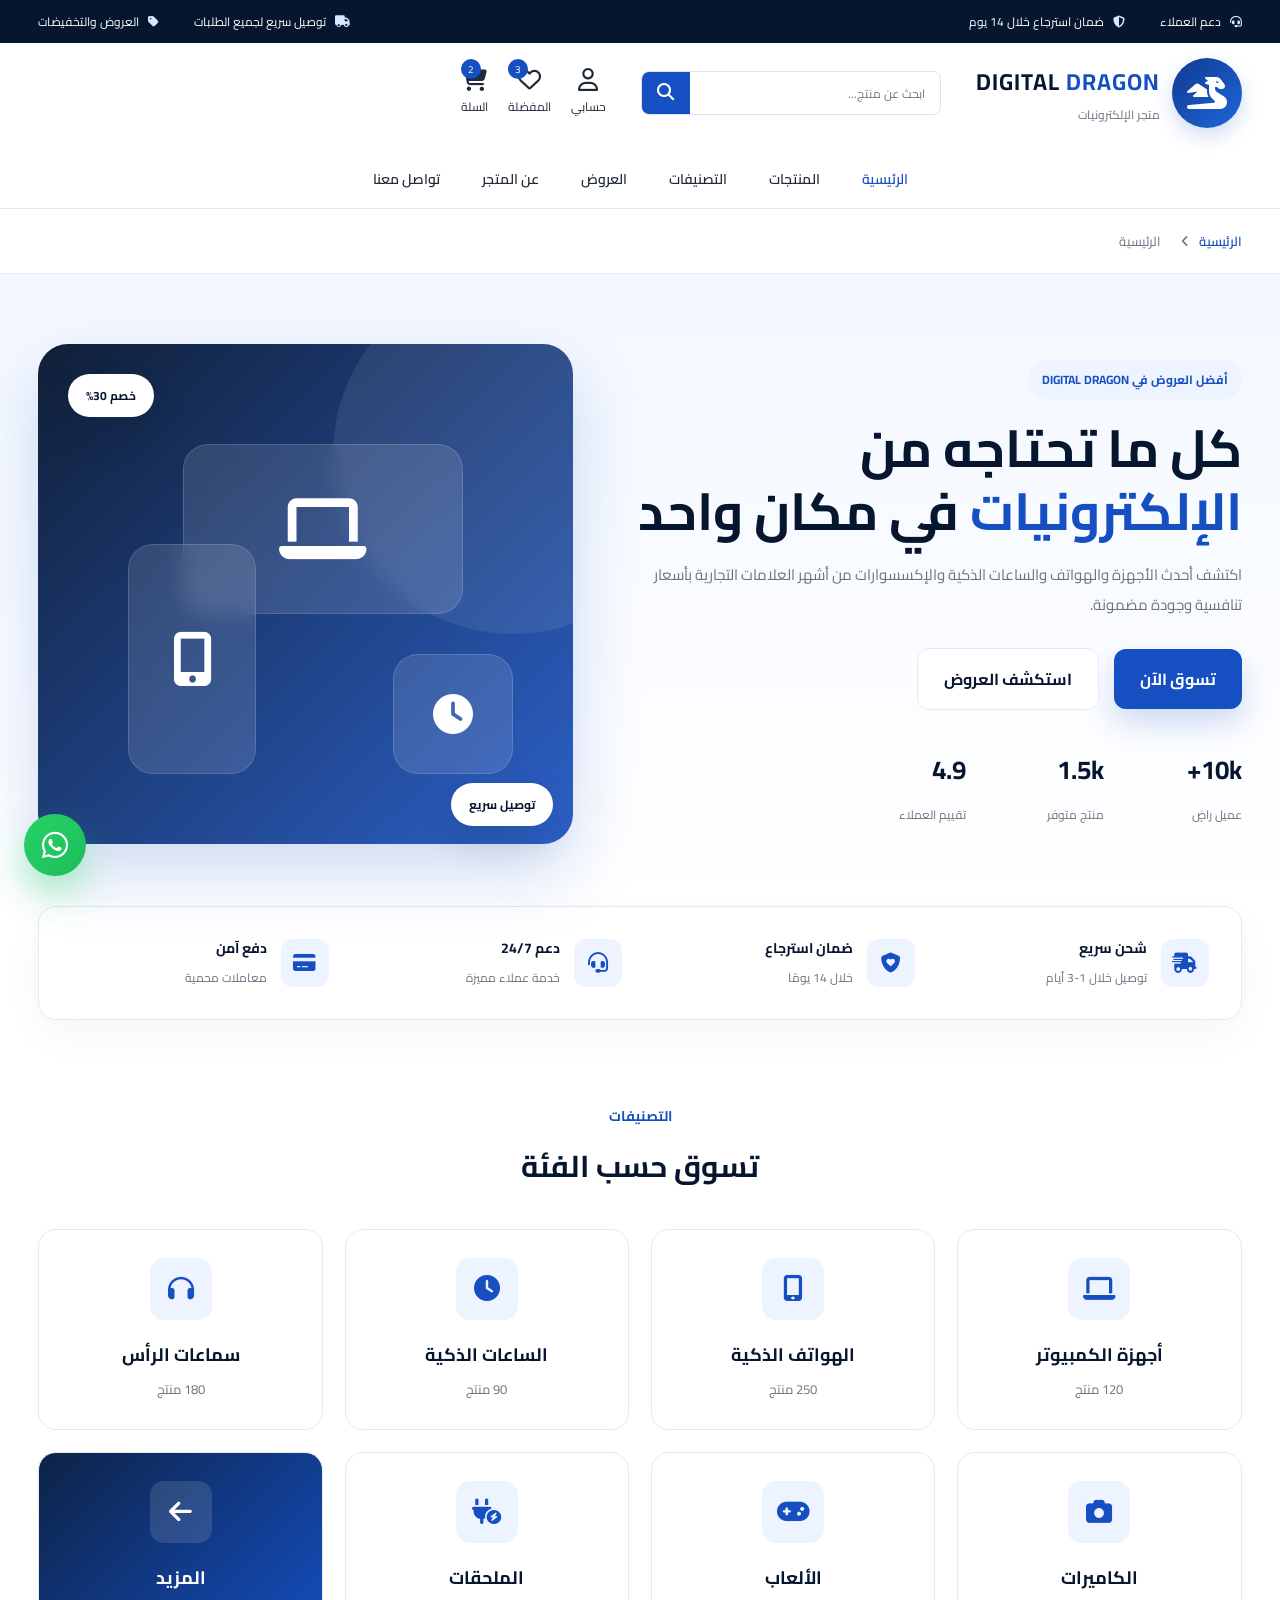
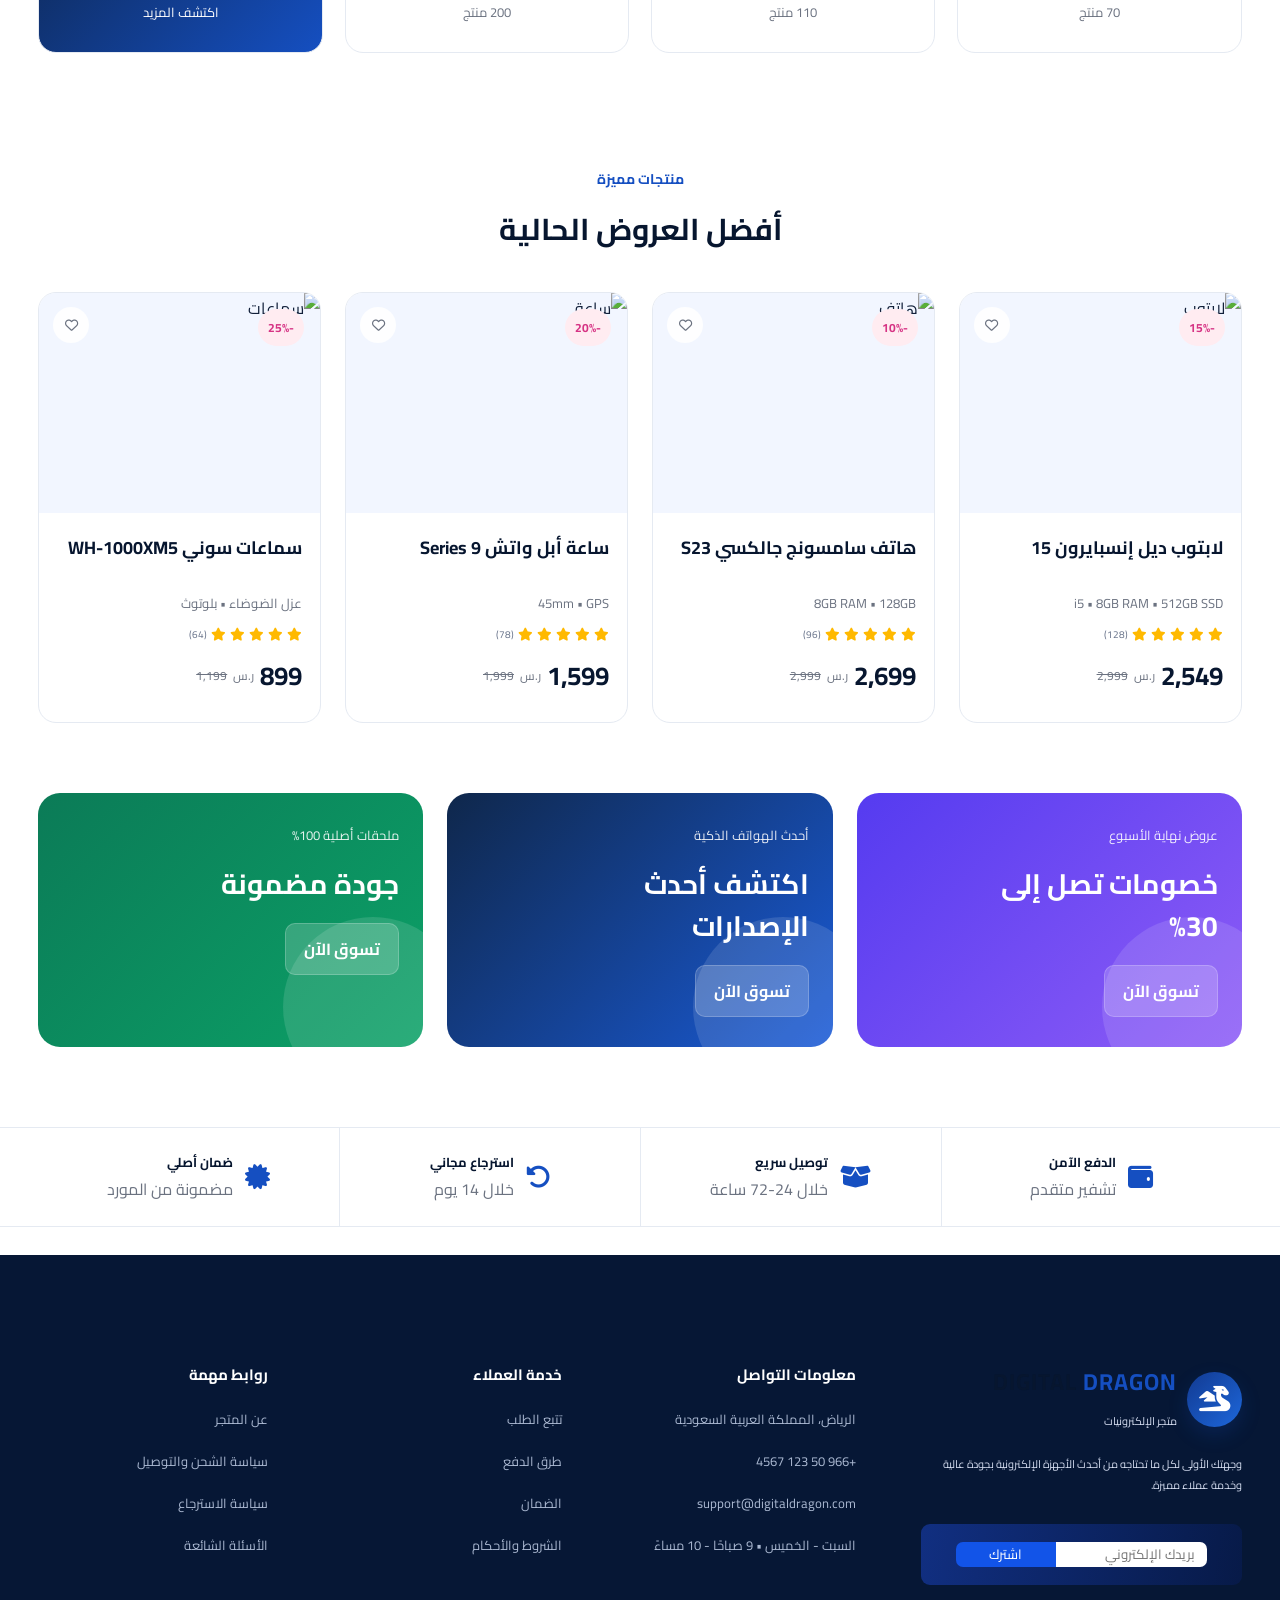
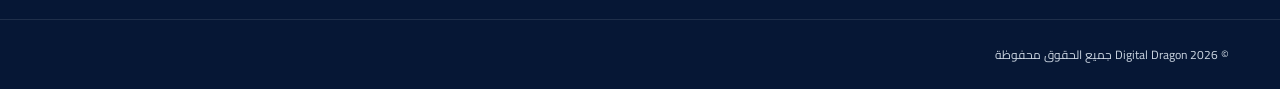
==== index.html @ d280d17a "Add files via upload" ====
<!DOCTYPE html>
<html lang="ar" dir="rtl">

<head>
    <meta charset="UTF-8">
    <meta name="viewport" content="width=device-width, initial-scale=1.0">

    <title>Digital Dragon | متجر الإلكترونيات</title>

    <link rel="preconnect" href="https://fonts.googleapis.com">
    <link rel="preconnect" href="https://fonts.gstatic.com" crossorigin>
    <link
        href="https://fonts.googleapis.com/css2?family=Cairo:wght@400;500;600;700;800&display=swap"
        rel="stylesheet">
    <link href="https://cdnjs.cloudflare.com/ajax/libs/font-awesome/6.5.1/css/all.min.css" rel="stylesheet">

    <link rel="stylesheet" href="style.css">
</head>

<body>

    <div class="top-bar">
        <div class="container top-bar-content">
            <div class="top-right">
                <span><i class="fa-solid fa-headset"></i> دعم العملاء</span>
                <span><i class="fa-solid fa-shield-halved"></i> ضمان استرجاع خلال 14 يوم</span>
            </div>
            <div class="top-left">
                <span><i class="fa-solid fa-truck"></i> توصيل سريع لجميع الطلبات</span>
                <span><i class="fa-solid fa-tag"></i> العروض والتخفيضات</span>
            </div>
        </div>
    </div>

    <header class="main-header">
        <div class="container header-content">
            <a href="index.html" class="logo">
                <div class="dragon-icon">
                    <i class="fa-solid fa-dragon"></i>
                </div>
                <div class="logo-text">
                    <h2>DIGITAL <span>DRAGON</span></h2>
                    <p>متجر الإلكترونيات</p>
                </div>
            </a>

            <nav class="nav-menu">
                <ul>
                    <li><a href="index.html" class="active">الرئيسية</a></li>
                    <li><a href="products.html">المنتجات</a></li>
                    <li><a href="Categories.html">التصنيفات</a></li>
                    <li><a href="offers.html">العروض</a></li>
                    <li><a href="about.html">عن المتجر</a></li>
                    <li><a href="contact us.html">تواصل معنا</a></li>
                </ul>
            </nav>

            <div class="search-box">
                <input type="text" placeholder="ابحث عن منتج...">
                <button><i class="fa-solid fa-magnifying-glass"></i></button>
            </div>

            <div class="header-icons">
                <details class="account-menu">
                    <summary class="header-icon">
                        <i class="fa-regular fa-user"></i>
                        حسابي
                    </summary>
                    <div class="account-dropdown">
                        <a href="signin.html">تسجيل الدخول</a>
                        <a href="logout.html"><i class="fa-solid fa-right-from-bracket"></i> تسجيل الخروج</a>
                    </div>
                </details>
                <a href="favorites.html" class="header-icon">
                    <span class="badge">3</span>
                    <i class="fa-regular fa-heart"></i>
                    المفضلة
                </a>
                <a href="sales.html" class="header-icon">
                    <span class="badge">2</span>
                    <i class="fa-solid fa-cart-shopping"></i>
                    السلة
                </a>
            </div>
        </div>
    </header>

    <section class="breadcrumb">
        <div class="container breadcrumb-content">
            <a href="index.html">الرئيسية</a>
            <i class="fa-solid fa-angle-left"></i>
            <span>الرئيسية</span>
        </div>
    </section>

    <main>
        <section class="hero-home">
            <div class="container hero-home-inner">
                <div class="hero-content">
                    <span class="hero-badge">أفضل العروض في DIGITAL DRAGON</span>
                    <h1>كل ما تحتاجه من <span>الإلكترونيات</span> في مكان واحد</h1>
                    <p>
                        اكتشف أحدث الأجهزة والهواتف والساعات الذكية والإكسسوارات من أشهر
                        العلامات التجارية بأسعار تنافسية وجودة مضمونة.
                    </p>

                    <div class="hero-actions">
                        <a class="btn btn-primary" href="products.html">تسوق الآن</a>
                        <a class="btn btn-secondary" href="#offers">استكشف العروض</a>
                    </div>

                    <div class="hero-meta">
                        <div>
                            <strong>10k+</strong>
                            <span>عميل راضٍ</span>
                        </div>
                        <div>
                            <strong>1.5k</strong>
                            <span>منتج متوفر</span>
                        </div>
                        <div>
                            <strong>4.9</strong>
                            <span>تقييم العملاء</span>
                        </div>
                    </div>
                </div>

                <div class="hero-visual">
                    <div class="main-device-card">
                        <div class="device-glow"></div>
                        <div class="device-box device-laptop">
                            <i class="fa-solid fa-laptop"></i>
                        </div>
                        <div class="device-box device-phone">
                            <i class="fa-solid fa-mobile-screen-button"></i>
                        </div>
                        <div class="device-box device-watch">
                            <i class="fa-solid fa-clock"></i>
                        </div>
                    </div>
                    <div class="floating-badge badge-top">خصم 30%</div>
                    <div class="floating-badge badge-bottom">توصيل سريع</div>
                </div>
            </div>
        </section>

        <section class="trust-strip">
            <div class="container trust-grid">
                <div class="trust-item">
                    <i class="fa-solid fa-truck-fast"></i>
                    <div>
                        <strong>شحن سريع</strong>
                        <span>توصيل خلال 1-3 أيام</span>
                    </div>
                </div>
                <div class="trust-item">
                    <i class="fa-solid fa-shield-heart"></i>
                    <div>
                        <strong>ضمان استرجاع</strong>
                        <span>خلال 14 يومًا</span>
                    </div>
                </div>
                <div class="trust-item">
                    <i class="fa-solid fa-headset"></i>
                    <div>
                        <strong>دعم 24/7</strong>
                        <span>خدمة عملاء مميزة</span>
                    </div>
                </div>
                <div class="trust-item">
                    <i class="fa-solid fa-credit-card"></i>
                    <div>
                        <strong>دفع آمن</strong>
                        <span>معاملات محمية</span>
                    </div>
                </div>
            </div>
        </section>

        <section class="categories-section" id="categories">
            <div class="container">
                <div class="section-heading">
                    <span>التصنيفات</span>
                    <h2>تسوق حسب الفئة</h2>
                </div>

                <div class="category-grid">
                    <article class="category-card">
                        <div class="category-icon"><i class="fa-solid fa-laptop"></i></div>
                        <h3>أجهزة الكمبيوتر</h3>
                        <p>120 منتج</p>
                    </article>
                    <article class="category-card">
                        <div class="category-icon"><i class="fa-solid fa-mobile-screen-button"></i></div>
                        <h3>الهواتف الذكية</h3>
                        <p>250 منتج</p>
                    </article>
                    <article class="category-card">
                        <div class="category-icon"><i class="fa-solid fa-clock"></i></div>
                        <h3>الساعات الذكية</h3>
                        <p>90 منتج</p>
                    </article>
                    <article class="category-card">
                        <div class="category-icon"><i class="fa-solid fa-headphones"></i></div>
                        <h3>سماعات الرأس</h3>
                        <p>180 منتج</p>
                    </article>
                    <article class="category-card">
                        <div class="category-icon"><i class="fa-solid fa-camera"></i></div>
                        <h3>الكاميرات</h3>
                        <p>70 منتج</p>
                    </article>
                    <article class="category-card">
                        <div class="category-icon"><i class="fa-solid fa-gamepad"></i></div>
                        <h3>الألعاب</h3>
                        <p>110 منتج</p>
                    </article>
                    <article class="category-card">
                        <div class="category-icon"><i class="fa-solid fa-plug-circle-bolt"></i></div>
                        <h3>الملحقات</h3>
                        <p>200 منتج</p>
                    </article>
                    <article class="category-card accent-card">
                        <div class="category-icon"><i class="fa-solid fa-arrow-left"></i></div>
                        <h3>المزيد</h3>
                        <p>اكتشف المزيد</p>
                    </article>
                </div>
            </div>
        </section>

        <section class="products-section" id="featured">
            <div class="container">
                <div class="section-heading">
                    <span>منتجات مميزة</span>
                    <h2>أفضل العروض الحالية</h2>
                </div>

                <div class="product-grid">
                    <article class="product-card">
                        <span class="product-label">-15%</span>
                        <button class="wish-btn"><i class="fa-regular fa-heart"></i></button>
                        <div class="product-media">
                            <img src="https://images.unsplash.com/photo-1496181133206-80ce9b88a853?auto=format&fit=crop&w=800&q=80" alt="لابتوب">
                        </div>
                        <div class="product-content">
                            <h3>لابتوب ديل إنسبايرون 15</h3>
                            <p>i5 • 8GB RAM • 512GB SSD</p>
                            <div class="rating"><i class="fa-solid fa-star"></i><i class="fa-solid fa-star"></i><i class="fa-solid fa-star"></i><i class="fa-solid fa-star"></i><i class="fa-solid fa-star"></i> <span>(128)</span></div>
                            <div class="price-row">
                                <strong>2,549</strong>
                                <span>ر.س</span>
                                <del>2,999</del>
                            </div>
                        </div>
                    </article>

                    <article class="product-card">
                        <span class="product-label">-10%</span>
                        <button class="wish-btn"><i class="fa-regular fa-heart"></i></button>
                        <div class="product-media">
                            <img src="https://images.unsplash.com/photo-1598327105666-5b89351aff97?auto=format&fit=crop&w=800&q=80" alt="هاتف">
                        </div>
                        <div class="product-content">
                            <h3>هاتف سامسونج جالكسي S23</h3>
                            <p>8GB RAM • 128GB</p>
                            <div class="rating"><i class="fa-solid fa-star"></i><i class="fa-solid fa-star"></i><i class="fa-solid fa-star"></i><i class="fa-solid fa-star"></i><i class="fa-solid fa-star"></i> <span>(96)</span></div>
                            <div class="price-row">
                                <strong>2,699</strong>
                                <span>ر.س</span>
                                <del>2,999</del>
                            </div>
                        </div>
                    </article>

                    <article class="product-card">
                        <span class="product-label">-20%</span>
                        <button class="wish-btn"><i class="fa-regular fa-heart"></i></button>
                        <div class="product-media">
                            <img src="https://images.unsplash.com/photo-1523275335684-37898b6baf30?auto=format&fit=crop&w=800&q=80" alt="ساعة">
                        </div>
                        <div class="product-content">
                            <h3>ساعة أبل واتش Series 9</h3>
                            <p>45mm • GPS</p>
                            <div class="rating"><i class="fa-solid fa-star"></i><i class="fa-solid fa-star"></i><i class="fa-solid fa-star"></i><i class="fa-solid fa-star"></i><i class="fa-solid fa-star"></i> <span>(78)</span></div>
                            <div class="price-row">
                                <strong>1,599</strong>
                                <span>ر.س</span>
                                <del>1,999</del>
                            </div>
                        </div>
                    </article>

                    <article class="product-card">
                        <span class="product-label">-25%</span>
                        <button class="wish-btn"><i class="fa-regular fa-heart"></i></button>
                        <div class="product-media">
                            <img src="https://images.unsplash.com/photo-1505740420928-5e560c06d30e?auto=format&fit=crop&w=800&q=80" alt="سماعات">
                        </div>
                        <div class="product-content">
                            <h3>سماعات سوني WH-1000XM5</h3>
                            <p>عزل الضوضاء • بلوتوث</p>
                            <div class="rating"><i class="fa-solid fa-star"></i><i class="fa-solid fa-star"></i><i class="fa-solid fa-star"></i><i class="fa-solid fa-star"></i><i class="fa-solid fa-star"></i> <span>(64)</span></div>
                            <div class="price-row">
                                <strong>899</strong>
                                <span>ر.س</span>
                                <del>1,199</del>
                            </div>
                        </div>
                    </article>
                </div>
            </div>
        </section>

        <section class="promo-section" id="offers">
            <div class="container promo-grid">
                <article class="promo-card promo-purple">
                    <span>عروض نهاية الأسبوع</span>
                    <h3>خصومات تصل إلى 30%</h3>
                    <a href="sales.html">تسوق الآن</a>
                </article>
                <article class="promo-card promo-blue">
                    <span>أحدث الهواتف الذكية</span>
                    <h3>اكتشف أحدث الإصدارات</h3>
                    <a href="sales.html">تسوق الآن</a>
                </article>
                <article class="promo-card promo-green">
                    <span>ملحقات أصلية 100%</span>
                    <h3>جودة مضمونة</h3>
                    <a href="sales.html">تسوق الآن</a>
                </article>
            </div>
        </section>

        <div class="service-bar">
            <div class="container service-items">
                <div class="service-item">
                    <i class="fa-solid fa-wallet"></i>
                    <div>
                        <h4>الدفع الآمن</h4>
                        <p>تشفير متقدم</p>
                    </div>
                </div>
                <div class="service-item">
                    <i class="fa-solid fa-box-open"></i>
                    <div>
                        <h4>توصيل سريع</h4>
                        <p>خلال 24-72 ساعة</p>
                    </div>
                </div>
                <div class="service-item">
                    <i class="fa-solid fa-rotate-left"></i>
                    <div>
                        <h4>استرجاع مجاني</h4>
                        <p>خلال 14 يوم</p>
                    </div>
                </div>
                <div class="service-item">
                    <i class="fa-solid fa-certificate"></i>
                    <div>
                        <h4>ضمان أصلي</h4>
                        <p>مضمونة من المورد</p>
                    </div>
                </div>
            </div>
        </div>
    </main>

    <footer id="contact">
        <div class="container footer-grid">
            <div class="footer-column">
                <div class="footer-logo">
                    <div class="dragon-icon">
                        <i class="fa-solid fa-dragon"></i>
                    </div>
                    <div class="logo-text">
                        <h2>DIGITAL <span>DRAGON</span></h2>
                        <p>متجر الإلكترونيات</p>
                    </div>
                </div>
                <p class="footer-text">
                    وجهتك الأولى لكل ما تحتاجه من أحدث الأجهزة الإلكترونية بجودة عالية
                    وخدمة عملاء مميزة.
                </p>
                <div class="newsletter">
                    <input type="email" placeholder="بريدك الإلكتروني">
                    <button type="button">اشترك</button>
                </div>
            </div>

            <div class="footer-column">
                <h3>معلومات التواصل</h3>
                <ul>
                    <li><a href="#">الرياض، المملكة العربية السعودية</a></li>
                    <li><a href="#">+966 50 123 4567</a></li>
                    <li><a href="#">support@digitaldragon.com</a></li>
                    <li><a href="#">السبت - الخميس • 9 صباحًا - 10 مساءً</a></li>
                </ul>
            </div>

            <div class="footer-column">
                <h3>خدمة العملاء</h3>
                <ul>
                    <li><a href="#">تتبع الطلب</a></li>
                    <li><a href="#">طرق الدفع</a></li>
                    <li><a href="#">الضمان</a></li>
                    <li><a href="#">الشروط والأحكام</a></li>
                </ul>
            </div>

            <div class="footer-column">
                <h3>روابط مهمة</h3>
                <ul>
                    <li><a href="#about">عن المتجر</a></li>
                    <li><a href="#">سياسة الشحن والتوصيل</a></li>
                    <li><a href="#">سياسة الاسترجاع</a></li>
                    <li><a href="#">الأسئلة الشائعة</a></li>
                </ul>
            </div>
        </div>

        <div class="footer-bottom">
            © 2026 Digital Dragon جميع الحقوق محفوظة
        </div>
    </footer>

    <a
        class="whatsapp-float"
        href="https://wa.me/966501234567?text=%D8%A7%D9%84%D8%B3%D9%84%D8%A7%D9%85%20%D8%B9%D9%84%D9%8A%D9%83%D9%85%20%D8%B9%D9%86%20%D8%A7%D9%84%D9%85%D9%86%D8%AA%D8%A7%D8%AC%20%D8%AF%D9%8A%D8%BA%20%D8%A7%D9%84%D9%85%D9%85%D8%AA%D8%A7%D8%82%20%D8%B5%D9%81%D8%A8%D8%A7%D8%8C"
        target="_blank"
        rel="noreferrer"
        aria-label="تواصل عبر الواتساب"
    >
        <i class="fa-brands fa-whatsapp"></i>
    </a>

    <script src="https://cdnjs.cloudflare.com/ajax/libs/font-awesome/6.5.1/js/all.min.js"></a>
</body>

</html>
---- style.css ----
/* =========================
   المتغيرات الأساسية
========================= */

:root {
    --primary: #154fc1;
    --primary-dark: #0d3d99;
    --dark: #07162f;
    --dark-light: #0d2347;
    --text: #1f2937;
    --gray: #6b7280;
    --light: #f6f8fc;
    --border: #e5eaf2;
    --white: #ffffff;
    --blue: #1254e8;
    --green: #22a563;
    --dark-blue: #07162f;
}


/* =========================
   الإعدادات العامة
========================= */

* {
    margin: 0;
    padding: 0;
    box-sizing: border-box;
}

body {
    font-family: "Cairo", sans-serif;
    background: var(--light);
    color: var(--text);
}

a {
    text-decoration: none;
    color: inherit;
}

ul {
    list-style: none;
}

.container {
    width: 92%;
    max-width: 1350px;
    margin: auto;
}

/* =========================
   صفحات تسجيل الدخول
========================= */

.auth-page {
  min-height: 100vh;
  background: linear-gradient(135deg, #eef4ff 0%, #f8fbff 52%, #e7efff 100%);
}

.auth-header {
  background: #ffffff;
  border-bottom: 1px solid var(--border);
  padding: 15px 0;
}

.auth-header .container {
  display: flex;
  align-items: center;
  justify-content: space-between;
}

.auth-back {
  color: var(--primary);
  font-size: 14px;
  font-weight: 700;
}

.auth-main {
  display: grid;
  grid-template-columns: minmax(280px, 0.85fr) minmax(320px, 440px);
  gap: 70px;
  align-items: center;
  width: 92%;
  max-width: 1080px;
  min-height: calc(100vh - 101px);
  margin: auto;
  padding: 60px 0;
}

.auth-copy {
  direction: rtl;
}

.auth-kicker {
  display: inline-block;
  margin-bottom: 18px;
  color: var(--primary);
  font-size: 13px;
  font-weight: 800;
  letter-spacing: 1px;
}

.auth-copy h1 {
  max-width: 480px;
  margin-bottom: 18px;
  color: var(--dark);
  font-size: clamp(30px, 4vw, 52px);
  line-height: 1.25;
}

.auth-copy p {
  max-width: 450px;
  color: var(--gray);
  font-size: 16px;
  line-height: 2;
}

.auth-panel {
  width: 100%;
  min-height: 480px;
  padding: 34px 30px;
  background: #ffffff;
  border: 1px solid var(--border);
  border-radius: 8px;
  box-shadow: 0 18px 50px rgba(7, 22, 47, 0.1);
}

.clerk-root {
  direction: rtl;
}

.auth-message {
  padding: 22px;
  border: 1px solid #dbe6ff;
  border-radius: 8px;
  background: #f6f8fc;
  color: var(--gray);
  font-size: 14px;
  line-height: 1.9;
  text-align: center;
}

/* Authentication experience */
.auth-page {
  min-height: 100vh;
  background: radial-gradient(ellipse 800px 500px at 90% 0%, rgba(21, 79, 193, .28), transparent 60%), #07101f;
  color: #eef3ff;
  font-family: "Cairo", sans-serif;
}

.auth-page .auth-header {
  background: rgba(7, 16, 31, .78);
  border-bottom-color: rgba(255, 255, 255, .08);
  backdrop-filter: blur(14px);
}

/* Storefront styling for the sign-in and sign-up screens */
.auth-page {
  background: linear-gradient(135deg, #eef4ff 0%, #f8fbff 52%, #e7efff 100%);
  color: var(--text);
}

.auth-page .auth-header {
  background: #ffffff;
  border-bottom-color: var(--border);
  backdrop-filter: none;
}

.auth-page .auth-copy {
  background: linear-gradient(145deg, #0d2347, #154fc1 78%);
  border-color: rgba(255, 255, 255, .18);
  border-left: 1px solid rgba(255, 255, 255, .18);
  border-radius: 15px;
}

.auth-page .auth-copy h1,
.auth-page .auth-panel h2 {
  color: var(--dark);
}

.auth-page .auth-copy h1 {
  color: #ffffff;
}

.auth-page .auth-copy p {
  color: #dbe6ff;
}

.auth-page .auth-kicker {
  color: #b9d3ff;
}

.auth-page .auth-panel {
  background: #ffffff;
  border-color: var(--border);
  border-radius: 15px;
  box-shadow: 0 18px 50px rgba(7, 22, 47, .1);
}

.auth-page .auth-panel p,
.auth-page .auth-switch {
  color: var(--gray);
}

.auth-page .auth-tabs {
  background: var(--light);
  border-color: var(--border);
}

.auth-page .auth-tab {
  color: var(--gray);
}

.auth-page .auth-tab.active,
.auth-page .auth-submit {
  background: var(--primary);
  color: #ffffff;
}

.auth-page .auth-field label {
  color: var(--dark);
}

.auth-page .auth-field input {
  background: #fbfcff;
  border-color: #dce3ef;
  color: var(--text);
}

.auth-page .auth-field input::placeholder {
  color: #9aa8c2;
}

.auth-page .auth-copy::after {
  content: "\1F409";
  color: #b9d3ff;
  opacity: .28;
}

.auth-page .auth-header .container {
  min-height: 70px;
}

.auth-page .logo-text h2,
.auth-page .auth-copy h1,
.auth-page .auth-panel h2 {
  color: #fff;
}

.auth-page .auth-copy p,
.auth-page .auth-panel p {
  color: #aab8d1;
}

.auth-page .auth-back {
  color: #b9d3ff;
  border: 1px solid rgba(255, 255, 255, .1);
  padding: 8px 14px;
  border-radius: 999px;
}

.auth-main {
  width: min(1180px, 94%);
  min-height: calc(100vh - 70px);
  padding: 34px 0;
  grid-template-columns: 1fr 1fr;
  gap: 0;
  align-items: stretch;
}

.auth-copy {
  display: flex;
  flex-direction: column;
  justify-content: center;
  padding: 52px;
  background: linear-gradient(145deg, #0d2347, #07101f 70%);
  border: 1px solid rgba(255, 255, 255, .08);
  border-left: 0;
  border-radius: 18px 0 0 18px;
  overflow: hidden;
}

.auth-kicker {
  color: #72e2b2;
  letter-spacing: 1px;
}

.auth-copy h1 {
  max-width: 480px;
  font-size: clamp(30px, 4vw, 48px);
  line-height: 1.35;
}

.auth-copy::after {
  content: "◈";
  align-self: center;
  margin-top: 35px;
  color: #78a4ff;
  font-size: 150px;
  line-height: .7;
  opacity: .32;
}

.auth-panel {
  min-height: 0;
  padding: 44px 48px;
  background: #111c31;
  border: 1px solid rgba(255, 255, 255, .08);
  border-radius: 0 18px 18px 0;
  box-shadow: 0 30px 80px rgba(0, 0, 0, .35);
}

.auth-tabs {
  display: grid;
  grid-template-columns: 1fr 1fr;
  gap: 4px;
  margin-bottom: 30px;
  padding: 4px;
  background: rgba(255, 255, 255, .04);
  border: 1px solid rgba(255, 255, 255, .08);
  border-radius: 999px;
}

.auth-tab,
.auth-submit {
  border: 0;
  border-radius: 999px;
  font: inherit;
  font-weight: 800;
  cursor: pointer;
}

.auth-tab {
  padding: 11px;
  background: transparent;
  color: #8a98b3;
}

.auth-tab.active,
.auth-submit {
  background: linear-gradient(120deg, #154fc1, #4d8cff);
  color: #fff;
}

.auth-form {
  display: none;
  gap: 15px;
}

.auth-form.active {
  display: grid;
}

.auth-field {
  display: grid;
  gap: 7px;
}

.auth-field label {
  color: #eef3ff;
  font-size: 13px;
  font-weight: 700;
}

.auth-field input {
  width: 100%;
  padding: 13px 15px;
  border: 1px solid #2d4265;
  border-radius: 8px;
  outline: 0;
  background: #0c172a;
  color: #fff;
  font: inherit;
}

.auth-field input:focus {
  border-color: #72e2b2;
  box-shadow: 0 0 0 3px rgba(114, 226, 178, .12);
}

.auth-field input::placeholder {
  color: #647594;
}

.auth-submit {
  padding: 13px;
  border-radius: 8px;
  box-shadow: 0 12px 25px rgba(21, 79, 193, .25);
}

.auth-switch {
  margin-top: 6px;
  color: #8a98b3;
  font-size: 13px;
  text-align: center;
}

.auth-switch button {
  border: 0;
  background: transparent;
  color: #72e2b2;
  cursor: pointer;
  font: inherit;
  font-weight: 700;
}

.auth-error {
  min-height: 16px;
  color: #ff8098;
  font-size: 12px;
}

@media (max-width: 760px) {
  .auth-main {
    width: min(480px, 94%);
    min-height: auto;
    padding: 22px 0;
    grid-template-columns: 1fr;
  }

  .auth-copy {
    min-height: 250px;
    padding: 30px 24px;
    border: 1px solid rgba(255, 255, 255, .08);
    border-radius: 18px 18px 0 0;
  }

  .auth-copy::after {
    display: none;
  }

  .auth-panel {
    padding: 28px 22px;
    border-radius: 0 0 18px 18px;
  }
}

@media (max-width: 760px) {
  .auth-main {
    grid-template-columns: 1fr;
    gap: 28px;
    padding: 38px 0;
  }

  .auth-copy {
    text-align: center;
  }

  .auth-copy h1,
  .auth-copy p {
    margin-right: auto;
    margin-left: auto;
  }

  .auth-panel {
    padding: 24px 18px;
  }
}


/* =========================
   الشريط العلوي
========================= */

.top-bar {
    background: var(--dark);
    color: #ffffff;
    padding: 10px 0;
    font-size: 12px;
}

.top-bar-content {
    display: flex;
    align-items: center;
    justify-content: space-between;
}

.top-right,
.top-left {
    display: flex;
    align-items: center;
    gap: 35px;
}

.top-bar i {
    margin-left: 6px;
    color: #dbe6ff;
}


/* =========================
   الهيدر
========================= */

.main-header {
  background: #ffffff;
    border-bottom: 1px solid var(--border);
    padding: 15px 0;
}

.header-content {
    display: flex;
    align-items: center;
    flex-wrap: wrap;
    gap: 35px;
}


/* =========================
   اللوجو
========================= */

.logo {
    display: flex;
    align-items: center;
    gap: 12px;
    min-width: 260px;
}

.dragon-icon {
    width: 70px;
    height: 70px;
    background: linear-gradient(135deg, #123a91, #1d67db);
    border-radius: 50%;
    display: flex;
    align-items: center;
    justify-content: center;
    color: white;
    font-size: 32px;
    box-shadow: 0 8px 20px rgba(21, 79, 193, 0.2);
}

.logo-text h2 {
    font-size: 23px;
    color: var(--dark);
    letter-spacing: 1px;
    direction: ltr;
}

.logo-text h2 span {
    color: var(--primary);
}

.logo-text p {
    font-size: 12px;
    color: var(--gray);
}


/* =========================
   القائمة
========================= */

.nav-menu {
    flex: 1 1 100%;
    order: 3;
    width: 100%;
}

.nav-menu ul {
    display: flex;
    justify-content: center;
    gap: 42px;
}

.nav-menu a {
    font-size: 14px;
    font-weight: 600;
    color: var(--text);
    transition: 0.3s;
}

.nav-menu a:hover,
.nav-menu .active {
    color: var(--primary);
}


/* =========================
   البحث
========================= */

.search-box {
    width: 300px;
    height: 44px;
    border: 1px solid #dce3ef;
    border-radius: 8px;
    display: flex;
    align-items: center;
    overflow: hidden;
}

.search-box input {
    border: none;
    outline: none;
    flex: 1;
    height: 100%;
    padding: 0 15px;
    font-family: inherit;
    font-size: 12px;
}

.search-box button {
    width: 48px;
    height: 100%;
    border: none;
    background: var(--primary);
    color: white;
    cursor: pointer;
    font-size: 17px;
}


/* =========================
   أيقونات الهيدر
========================= */

.header-icons {
    display: flex;
    align-items: center;
    gap: 22px;
}

.header-icon {
    text-align: center;
    position: relative;
    color: var(--text);
    font-size: 12px;
}

.header-icon i {
    display: block;
    font-size: 23px;
    margin-bottom: 4px;
}

.account-menu {
  position: relative;
}

.account-menu summary {
  cursor: pointer;
  list-style: none;
}

.account-menu summary::-webkit-details-marker {
  display: none;
}

.account-dropdown {
  position: absolute;
  top: calc(100% + 14px);
  right: 50%;
  z-index: 10;
  width: 175px;
  padding: 8px;
  background: var(--white);
  border: 1px solid var(--border);
  border-radius: 8px;
  box-shadow: 0 12px 30px rgba(7, 22, 47, 0.14);
  transform: translateX(50%);
}

.account-dropdown a {
  display: flex;
  align-items: center;
  gap: 8px;
  padding: 10px 12px;
  border-radius: 5px;
  color: var(--text);
  font-size: 12px;
  white-space: nowrap;
}

.account-dropdown a:hover {
  background: var(--light);
  color: var(--primary);
}

.account-dropdown a i {
  display: inline;
  margin: 0;
  font-size: 14px;
}

.badge {
    position: absolute;
    top: -9px;
    left: 0;
    width: 20px;
    height: 20px;
    border-radius: 50%;
    background: var(--primary);
    color: white;
    display: flex;
    align-items: center;
    justify-content: center;
    font-size: 10px;
}


/* =========================
   مسار الصفحة
========================= */

.breadcrumb {
  background: #ffffff;
    border-bottom: 1px solid var(--border);
    padding: 16px 0;
}

.breadcrumb-content {
    display: flex;
    align-items: center;
    gap: 10px;
    font-size: 13px;
    color: var(--gray);
}

.breadcrumb a {
    color: var(--primary);
    font-weight: 600;
}


/* =========================
   عنوان الصفحة
========================= */

.page-title {
    text-align: center;
    padding: 65px 20px 30px;
}

.page-title h1 {
    font-size: 34px;
    color: var(--dark);
    margin-bottom: 12px;
}

.page-title p {
    color: var(--gray);
    font-size: 15px;
}


/* =========================
   قسم عن المتجر
========================= */

.about-section {
    padding: 30px 0 70px;
}

.about-card {
  background: #ffffff;
    border: 1px solid var(--border);
    border-radius: 15px;
    padding: 55px;
    display: grid;
    grid-template-columns: 1fr 1.2fr;
    gap: 60px;
    align-items: center;
    box-shadow: 0 10px 35px rgba(12, 36, 80, 0.05);
}


/* الصورة */

.about-image {
    min-height: 380px;

    background: linear-gradient(
        135deg,
        rgba(7, 22, 47, 0.88),
        rgba(21, 79, 193, 0.75)
    );

    border-radius: 15px;
    display: flex;
    align-items: center;
    justify-content: center;
    position: relative;
    overflow: hidden;
}

.about-image::before {
    content: "";
    position: absolute;
    width: 250px;
    height: 250px;
    border: 2px solid rgba(255, 255, 255, 0.2);
    border-radius: 50%;
    top: -80px;
    left: -80px;
}

.about-image::after {
    content: "";
    position: absolute;
    width: 180px;
    height: 180px;
    border: 2px solid rgba(255, 255, 255, 0.2);
    border-radius: 50%;
    bottom: -70px;
    right: -50px;
}

.dragon-big {
    width: 170px;
    height: 170px;
    border-radius: 50%;
    background: rgba(255, 255, 255, 0.12);
    border: 1px solid rgba(255, 255, 255, 0.25);

    display: flex;
    align-items: center;
    justify-content: center;

    color: white;
    font-size: 75px;
    z-index: 1;
}


/* النص */

.about-text span {
    color: var(--primary);
    font-weight: 700;
    font-size: 14px;
}

.about-text h2 {
    font-size: 30px;
    color: var(--dark);
    margin: 15px 0 20px;
    line-height: 1.7;
}

.about-text p {
    color: var(--gray);
    line-height: 2;
    font-size: 14px;
    margin-bottom: 15px;
}


/* =========================
   المميزات
========================= */

.features-list {
    margin-top: 25px;
    display: grid;
    grid-template-columns: 1fr 1fr;
    gap: 15px;
}

.feature-item {
    display: flex;
    align-items: center;
    gap: 10px;
    font-size: 13px;
    font-weight: 600;
}

.feature-item i {
    width: 35px;
    height: 35px;
    background: #edf3ff;
    color: var(--primary);
    border-radius: 8px;

    display: flex;
    align-items: center;
    justify-content: center;
}


/* =========================
   الإحصائيات
========================= */

.stats {
    padding: 20px 0 70px;
}

.stats-container {
    display: grid;
    grid-template-columns: repeat(4, 1fr);
    background: var(--dark);
    border-radius: 15px;
    overflow: hidden;
}

.stat-box {
    color: white;
    padding: 35px 20px;
    text-align: center;
    border-left: 1px solid rgba(255, 255, 255, 0.1);
}

.stat-box:last-child {
    border-left: none;
}

.stat-box i {
    font-size: 28px;
    color: #78a4ff;
    margin-bottom: 15px;
}

.stat-box h3 {
    font-size: 28px;
    margin-bottom: 5px;
}

.stat-box p {
    color: #b8c6e0;
    font-size: 13px;
}


/* =========================
   لماذا نحن
========================= */

.why-us {
    padding: 50px 0 80px;
}

.section-heading {
    text-align: center;
    margin-bottom: 40px;
}

.section-heading span {
    color: var(--primary);
    font-weight: 700;
    font-size: 14px;
}

.section-heading h2 {
    color: var(--dark);
    font-size: 30px;
    margin-top: 10px;
}

.why-grid {
    display: grid;
    grid-template-columns: repeat(3, 1fr);
    gap: 25px;
}

.why-card {
  background: white;
    padding: 35px 25px;
    border-radius: 14px;
    border: 1px solid var(--border);
    transition: 0.3s;
}

.why-card:hover {
    transform: translateY(-7px);
    box-shadow: 0 15px 30px rgba(0, 0, 0, 0.08);
}

.why-icon {
    width: 60px;
    height: 60px;
    border-radius: 12px;
    background: #edf3ff;
    color: var(--primary);

    display: flex;
    align-items: center;
    justify-content: center;

    font-size: 25px;
    margin-bottom: 20px;
}

.why-card h3 {
    font-size: 18px;
    margin-bottom: 12px;
    color: var(--dark);
}

.why-card p {
    color: var(--gray);
    font-size: 13px;
    line-height: 1.9;
}


/* =========================
   شريط الخدمات
========================= */

.service-bar {
  background: #ffffff;
    border-top: 1px solid var(--border);
    border-bottom: 1px solid var(--border);
}

.service-items {
    display: grid;
    grid-template-columns: repeat(4, 1fr);
}

.service-item {
    display: flex;
    align-items: center;
    justify-content: center;
    gap: 12px;
    padding: 22px 15px;
    border-left: 1px solid var(--border);
}

.service-item:last-child {
    border-left: none;
}

.service-item i {
    font-size: 25px;
    color: var(--primary);
}

.service-item h4 {
    font-size: 13px;
    color: var(--dark);
}

.service-item p {
    font-size: 16px;
    color: var(--gray);
}


/* =========================
   الفوتر
========================= */

footer {
    background: var(--dark);
    color: white;
    padding: 60px 0 0;
}

.footer-grid {
    display: grid;
    grid-template-columns: 1.5fr 1fr 1fr 1.3fr;
    gap: 40px;
    padding-bottom: 40px;
}

.footer-logo {
    display: flex;
    align-items: center;
    gap: 10px;
    margin-bottom: 15px;
}

.footer-logo .dragon-icon {
    width: 55px;
    height: 55px;
    font-size: 25px;
}

.footer-text {
    color: #aab8d1;
    font-size: 13px;
    line-height: 1.9;
}

.footer-column h3 {
    font-size: 16px;
    margin-bottom: 20px;
}

.footer-column li {
    margin-bottom: 12px;
}

.footer-column a {
    color: #aab8d1;
    font-size: 13px;
    transition: 0.3s;
}

.footer-column a:hover {
    color: white;
}


/* النشرة البريدية */

.newsletter {
    margin-top: 20px;
    display: flex;
}

.newsletter input {
    width: 100%;
    border: none;
    outline: none;
    padding: 12px;
    font-family: inherit;
    border-radius: 0 7px 7px 0;
}

.newsletter button {
    border: none;
    background: var(--primary);
    color: white;
    padding: 0 15px;
    cursor: pointer;
    font-family: inherit;
    border-radius: 7px 0 0 7px;
}

.footer-bottom {
    border-top: 1px solid rgba(255, 255, 255, 0.1);
    padding: 20px 0;
    text-align: center;
    color: #9aa8c2;
    font-size: 13px;
}


/* =========================
   التصميم المتجاوب
========================= */

@media (max-width: 1100px) {

    .nav-menu ul {
        gap: 20px;
    }

    .search-box {
        width: 220px;
    }

    .about-card {
        gap: 35px;
        padding: 35px;
    }

}


@media (max-width: 900px) {

    .header-content {
        flex-wrap: wrap;
    }

    .nav-menu {
        order: 3;
        width: 100%;
    }

    .nav-menu ul {
        flex-wrap: wrap;
        gap: 20px;
    }

    .about-card {
        grid-template-columns: 1fr;
    }

    .why-grid {
        grid-template-columns: 1fr 1fr;
    }

    .footer-grid {
        grid-template-columns: 1fr 1fr;
    }

}


@media (max-width: 650px) {

    .top-bar-content {
        flex-direction: column;
        gap: 8px;
    }

    .top-left,
    .top-right {
        gap: 15px;
        flex-wrap: wrap;
        justify-content: center;
    }

    .logo {
        min-width: auto;
    }

    .search-box {
        width: 100%;
        order: 4;
    }

    .header-icons {
        margin-right: auto;
    }

    .page-title h1 {
        font-size: 26px;
    }

    .about-text h2 {
        font-size: 23px;
    }

    .about-card {
        padding: 25px;
    }

    .about-image {
        min-height: 280px;
    }

    .features-list,
    .why-grid {
        grid-template-columns: 1fr;
    }

    .stats-container,
    .service-items {
        grid-template-columns: 1fr 1fr;
    }

    .stat-box,
    .service-item {
        border-bottom: 1px solid rgba(255, 255, 255, 0.1);
    }

    .service-item {
        border-color: var(--border);
    }

    .footer-grid {
        grid-template-columns: 1fr;
    }

}

/* =========================
   الصفحة الرئيسية
========================= */

.hero-home {
    background: linear-gradient(180deg, rgba(237, 244, 255, 0.7), rgba(255, 255, 255, 0.9));
    padding: 70px 0 50px;
}

.hero-home-inner {
    display: grid;
    grid-template-columns: 1.08fr 0.92fr;
    gap: 40px;
    align-items: center;
}

.hero-content {
    padding: 10px 0;
}

.hero-badge {
    display: inline-block;
    background: #edf3ff;
    color: var(--primary);
    padding: 8px 14px;
    border-radius: 999px;
    font-size: 12px;
    font-weight: 700;
    margin-bottom: 18px;
}

.hero-content h1 {
    font-size: 52px;
    line-height: 1.2;
    color: var(--dark);
    margin-bottom: 18px;
}

.hero-content h1 span {
    color: var(--primary);
}

.hero-content p {
    color: var(--gray);
    font-size: 15px;
    line-height: 2;
    max-width: 600px;
}

.hero-actions {
    display: flex;
    align-items: center;
    gap: 15px;
    margin-top: 28px;
}

.btn {
    display: inline-flex;
    align-items: center;
    justify-content: center;
    padding: 15px 26px;
    border-radius: 12px;
    font-weight: 700;
    transition: 0.3s;
}

.btn-primary {
    background: var(--primary);
    color: white;
    box-shadow: 0 14px 30px rgba(21, 79, 193, 0.2);
}

.btn-secondary {
    background: white;
    color: var(--dark);
    border: 1px solid var(--border);
}

.btn:hover {
    transform: translateY(-2px);
}

.whatsapp-float {
    position: fixed;
    left: 24px;
    bottom: 24px;
    width: 62px;
    height: 62px;
    border-radius: 50%;
    background: linear-gradient(135deg, #25d366, #1ebc5a);
    color: #ffffff;
    display: flex;
    align-items: center;
    justify-content: center;
    font-size: 30px;
    box-shadow: 0 18px 35px rgba(37, 211, 102, 0.35);
    z-index: 999;
    transition: transform 0.25s ease, box-shadow 0.25s ease;
    animation: pulseWhatsApp 1.8s infinite;
}

.whatsapp-float:hover {
    transform: translateY(-4px) scale(1.04);
    box-shadow: 0 22px 40px rgba(37, 211, 102, 0.42);
}

@keyframes pulseWhatsApp {
    0% {
        box-shadow: 0 0 0 0 rgba(37, 211, 102, 0.35);
    }
    70% {
        box-shadow: 0 0 0 16px rgba(37, 211, 102, 0);
    }
    100% {
        box-shadow: 0 0 0 0 rgba(37, 211, 102, 0);
    }
}

.hero-meta {
    margin-top: 35px;
    display: flex;
    align-items: center;
    gap: 28px;
    flex-wrap: wrap;
}

.hero-meta div {
    min-width: 110px;
}

.hero-meta strong {
    display: block;
    color: var(--dark);
    font-size: 26px;
    margin-bottom: 4px;
}

.hero-meta span {
    color: var(--gray);
    font-size: 12px;
}

.hero-visual {
    position: relative;
    min-height: 500px;
}

.main-device-card {
    position: absolute;
    inset: 0;
    background: linear-gradient(135deg, rgba(7, 22, 47, 0.96), rgba(21, 79, 193, 0.9));
    border-radius: 30px;
    box-shadow: 0 30px 70px rgba(21, 79, 193, 0.2);
    overflow: hidden;
}

.device-glow {
    position: absolute;
    width: 360px;
    height: 360px;
    background: rgba(255, 255, 255, 0.08);
    border-radius: 50%;
    right: -120px;
    top: -70px;
}

.device-box {
    position: absolute;
    border-radius: 25px;
    background: rgba(255, 255, 255, 0.12);
    border: 1px solid rgba(255, 255, 255, 0.15);
    color: white;
    display: flex;
    align-items: center;
    justify-content: center;
    backdrop-filter: blur(10px);
}

.device-laptop {
    width: 280px;
    height: 170px;
    right: 110px;
    top: 100px;
    font-size: 70px;
}

.device-phone {
    width: 128px;
    height: 230px;
    left: 90px;
    bottom: 70px;
    font-size: 54px;
}

.device-watch {
    width: 120px;
    height: 120px;
    right: 60px;
    bottom: 70px;
    font-size: 40px;
}

.floating-badge {
    position: absolute;
    background: white;
    color: var(--dark);
    border-radius: 999px;
    padding: 10px 18px;
    font-size: 12px;
    font-weight: 700;
    box-shadow: 0 18px 35px rgba(17, 24, 39, 0.12);
}

.badge-top {
    top: 30px;
    left: 30px;
}

.badge-bottom {
    bottom: 18px;
    right: 20px;
}

.trust-strip {
    padding: 12px 0 0;
}

.trust-grid {
    display: grid;
    grid-template-columns: repeat(4, 1fr);
    gap: 20px;
    background: white;
    border: 1px solid var(--border);
    border-radius: 18px;
    padding: 18px 24px;
    box-shadow: 0 15px 40px rgba(17, 24, 39, 0.04);
}

.trust-item {
    display: flex;
    align-items: center;
    gap: 14px;
    padding: 10px 8px;
}

.trust-item i {
    width: 48px;
    height: 48px;
    border-radius: 12px;
    background: #edf3ff;
    color: var(--primary);
    display: flex;
    align-items: center;
    justify-content: center;
    font-size: 20px;
}

.trust-item strong {
    display: block;
    color: var(--dark);
    font-size: 14px;
}

.trust-item span {
    color: var(--gray);
    font-size: 12px;
}

.categories-section,
.products-section {
    padding: 80px 0 30px;
}

.section-heading {
    text-align: center;
    margin-bottom: 35px;
}

.section-heading span {
    color: var(--primary);
    font-weight: 700;
    font-size: 14px;
}

.section-heading h2 {
    color: var(--dark);
    font-size: 30px;
    margin-top: 8px;
}

.category-grid {
    display: grid;
    grid-template-columns: repeat(4, minmax(0, 1fr));
    gap: 22px;
}

.category-card {
    background: white;
    border: 1px solid var(--border);
    border-radius: 18px;
    padding: 28px 20px;
    text-align: center;
    transition: 0.3s;
}

.category-card:hover {
    transform: translateY(-6px);
    box-shadow: 0 18px 35px rgba(17, 24, 39, 0.08);
}

.category-icon {
    width: 62px;
    height: 62px;
    border-radius: 14px;
    display: flex;
    align-items: center;
    justify-content: center;
    margin: 0 auto 18px;
    background: #edf3ff;
    color: var(--primary);
    font-size: 26px;
}

.category-card h3 {
    color: var(--dark);
    margin-bottom: 6px;
    font-size: 18px;
}

.category-card p {
    color: var(--gray);
    font-size: 13px;
}

.accent-card {
    background: linear-gradient(135deg, #0d2347, #154fc1);
    color: white;
}

.accent-card .category-icon {
    background: rgba(255, 255, 255, 0.12);
    color: white;
}

.accent-card h3,
.accent-card p {
    color: white;
}

.product-grid {
    display: grid;
    grid-template-columns: repeat(4, minmax(0, 1fr));
    gap: 24px;
}

.product-card {
    background: white;
    border: 1px solid var(--border);
    border-radius: 18px;
    overflow: hidden;
    position: relative;
    transition: 0.3s;
}

.product-card:hover {
    transform: translateY(-6px);
    box-shadow: 0 18px 35px rgba(17, 24, 39, 0.08);
}

.product-label {
    position: absolute;
    top: 16px;
    right: 16px;
    background: #ffecf1;
    color: #d63384;
    font-size: 12px;
    font-weight: 700;
    padding: 7px 10px;
    border-radius: 999px;
    z-index: 2;
}

.wish-btn {
    position: absolute;
    top: 14px;
    left: 14px;
    width: 36px;
    height: 36px;
    border: none;
    border-radius: 50%;
    background: rgba(255, 255, 255, 0.9);
    color: var(--gray);
    z-index: 2;
}

.product-media {
    background: #f2f6ff;
    height: 220px;
}

.product-media img {
    width: 100%;
    height: 100%;
    object-fit: cover;
    display: block;
}

.product-content {
    padding: 18px 18px 22px;
}

.product-content h3 {
    color: var(--dark);
    font-size: 18px;
    margin-bottom: 8px;
    min-height: 52px;
}

.product-content p {
    color: var(--gray);
    font-size: 13px;
    margin-bottom: 10px;
}

.rating {
    display: flex;
    align-items: center;
    gap: 4px;
    color: #f4b400;
    font-size: 11px;
    margin-bottom: 16px;
}

.rating span {
    color: var(--gray);
    font-size: 12px;
}

.price-row {
    display: flex;
    align-items: center;
    gap: 6px;
    flex-wrap: wrap;
}

.price-row strong {
    color: var(--dark);
    font-size: 26px;
}

.price-row span {
    color: var(--gray);
    font-size: 12px;
}

.price-row del {
    color: var(--gray);
    font-size: 12px;
}

.promo-section {
    padding: 40px 0 80px;
}

.promo-grid {
    display: grid;
    grid-template-columns: repeat(3, minmax(0, 1fr));
    gap: 24px;
}

.promo-card {
    position: relative;
    border-radius: 22px;
    padding: 30px 24px;
    min-height: 190px;
    color: white;
    overflow: hidden;
}

.promo-card::before {
    content: "";
    position: absolute;
    width: 180px;
    height: 180px;
    right: -40px;
    bottom: -50px;
    border-radius: 50%;
    background: rgba(255, 255, 255, 0.12);
}

.promo-card span,
.promo-card h3,
.promo-card a {
    position: relative;
    z-index: 1;
}

.promo-card span {
    display: block;
    font-size: 13px;
    opacity: 0.9;
    margin-bottom: 16px;
}

.promo-card h3 {
    font-size: 28px;
    line-height: 1.5;
    margin-bottom: 18px;
    max-width: 220px;
}

.promo-card a {
    display: inline-block;
    background: rgba(255, 255, 255, 0.18);
    border: 1px solid rgba(255, 255, 255, 0.2);
    border-radius: 10px;
    padding: 10px 18px;
    font-weight: 700;
}

.promo-purple {
    background: linear-gradient(135deg, #553bf0, #8d5cf6);
}

.promo-blue {
    background: linear-gradient(135deg, #0f274b, #1a5bd7);
}

.promo-green {
    background: linear-gradient(135deg, #0b7b57, #0ca167);
}

.offer-hero {
  padding: 56px 0;
  background: linear-gradient(115deg, #07162f 0%, #123a91 58%, #1d67db 100%);
  color: white;
  overflow: hidden;
}

.offer-hero-content {
  display: flex;
  align-items: center;
  justify-content: space-between;
  gap: 35px;
}

.offer-eyebrow {
  display: inline-flex;
  align-items: center;
  gap: 8px;
  margin-bottom: 16px;
  color: #b9d3ff;
  font-size: 14px;
  font-weight: 700;
}

.offer-hero h1 {
  max-width: 620px;
  margin-bottom: 12px;
  font-size: clamp(32px, 5vw, 58px);
  line-height: 1.25;
}

.offer-hero h1 span {
  color: #72e2b2;
}

.offer-hero p {
  margin-bottom: 25px;
  color: #dbe6ff;
  font-size: 16px;
}

.offer-hero .btn-primary {
  background: #72e2b2;
  color: #07162f;
}

.offer-hero-price {
  display: flex;
  flex-direction: column;
  align-items: center;
  justify-content: center;
  flex: 0 0 190px;
  width: 190px;
  height: 190px;
  border: 1px solid rgba(255, 255, 255, 0.25);
  border-radius: 50%;
  background: rgba(255, 255, 255, 0.1);
  transform: rotate(8deg);
}

.offer-hero-price span,
.offer-hero-price small {
  font-size: 14px;
}

.offer-hero-price strong {
  color: #72e2b2;
  font-size: 56px;
  line-height: 1;
}

.offer-categories {
  padding: 30px 0 10px;
}

.offer-category-grid {
  display: grid;
  grid-template-columns: repeat(4, 1fr);
  gap: 16px;
}

.offer-category-grid a {
  display: flex;
  align-items: center;
  justify-content: center;
  gap: 10px;
  padding: 17px 12px;
  border: 1px solid var(--border);
  border-radius: 10px;
  background: white;
  color: var(--dark);
  font-size: 14px;
  font-weight: 700;
  transition: 0.3s;
}

.offer-category-grid a:hover {
  border-color: var(--primary);
  color: var(--primary);
  transform: translateY(-3px);
}

.offer-category-grid i {
  color: var(--primary);
  font-size: 19px;
}

.offer-products {
  padding: 55px 0 20px;
}

.offer-promo {
  padding-top: 35px;
}

.products-hero {
  padding: 58px 0 52px;
  background: linear-gradient(120deg, #e9f2ff, #f8fbff 58%, #e7fff5);
}

.products-hero span,
.catalog-kicker {
  color: var(--primary);
  font-size: 14px;
  font-weight: 800;
}

.products-hero h1 {
  margin: 10px 0 12px;
  color: var(--dark);
  font-size: clamp(30px, 4vw, 48px);
}

.products-hero p {
  color: var(--gray);
  font-size: 16px;
}

.catalog-section {
  padding: 58px 0 85px;
}

.catalog-toolbar {
  display: flex;
  align-items: end;
  justify-content: space-between;
  gap: 20px;
  margin-bottom: 25px;
}

.catalog-toolbar h2 {
  margin-top: 7px;
  color: var(--dark);
  font-size: 30px;
}

.catalog-count {
  color: var(--gray);
  font-size: 13px;
}

.catalog-filters {
  display: flex;
  gap: 10px;
  flex-wrap: wrap;
  margin-bottom: 30px;
}

.catalog-filters a {
  padding: 9px 16px;
  border: 1px solid var(--border);
  border-radius: 999px;
  background: white;
  color: var(--gray);
  font-size: 13px;
  font-weight: 700;
}

.catalog-filters a:hover,
.catalog-filters .filter-active {
  border-color: var(--primary);
  background: var(--primary);
  color: white;
}

.favorites-heading {
  padding: 58px 0 45px;
  background: linear-gradient(120deg, #fff1f5, #fff 60%, #eef4ff);
}

.favorites-heading > .container > span {
  color: #d63384;
  font-size: 14px;
  font-weight: 800;
}

.favorites-heading h1 {
  margin: 10px 0 12px;
  color: var(--dark);
  font-size: clamp(30px, 4vw, 48px);
}

.favorites-heading p {
  color: var(--gray);
  font-size: 16px;
}

.favorites-section {
  padding: 55px 0 85px;
}

.favorites-toolbar {
  display: flex;
  align-items: center;
  justify-content: space-between;
  gap: 20px;
  margin-bottom: 28px;
}

.favorites-toolbar h2 {
  color: var(--dark);
  font-size: 28px;
}

.favorites-toolbar span {
  color: var(--gray);
  font-size: 13px;
}

.favorite-remove {
  color: #d63384;
}

.favorites-empty {
  display: flex;
  align-items: center;
  gap: 16px;
  margin-top: 32px;
  padding: 22px 25px;
  border: 1px solid #f3d7e3;
  border-radius: 12px;
  background: #fff8fb;
}

.favorites-empty > i {
  color: #d63384;
  font-size: 25px;
}

.favorites-empty strong {
  display: block;
  color: var(--dark);
  font-size: 15px;
}

.favorites-empty p {
  margin-top: 3px;
  color: var(--gray);
  font-size: 13px;
}

.favorites-empty .btn {
  margin-right: auto;
  padding: 11px 18px;
  white-space: nowrap;
}

@media (max-width: 650px) {
  .offer-hero-content {
    align-items: flex-start;
    flex-direction: column;
  }

  .offer-hero-price {
    align-self: center;
    width: 150px;
    height: 150px;
    flex-basis: 150px;
  }

  .offer-hero-price strong {
    font-size: 44px;
  }

  .offer-category-grid {
    grid-template-columns: 1fr 1fr;
  }

  .catalog-toolbar {
    align-items: flex-start;
    flex-direction: column;
  }

  .favorites-empty {
    align-items: flex-start;
    flex-wrap: wrap;
  }

  .favorites-empty .btn {
    margin-right: 0;
  }
}

@media (max-width: 1100px) {
    .hero-content h1 {
        font-size: 42px;
    }

    .category-grid,
    .product-grid {
        grid-template-columns: repeat(2, minmax(0, 1fr));
    }

    .promo-grid {
        grid-template-columns: 1fr;
    }
}

@media (max-width: 900px) {
    .hero-home-inner {
        grid-template-columns: 1fr;
    }

    .trust-grid {
        grid-template-columns: 1fr 1fr;
    }
}

@media (max-width: 650px) {
    .hero-content h1 {
        font-size: 32px;
    }

    .hero-actions {
        flex-direction: column;
        align-items: flex-start;
    }

    .hero-meta {
        gap: 12px 20px;
    }

    .category-grid,
    .product-grid,
    .trust-grid {
        grid-template-columns: 1fr;
    }

    .main-device-card {
        position: relative;
        min-height: 420px;
    }

    .device-laptop {
        right: 60px;
        width: 220px;
        height: 140px;
    }

    .device-phone {
        left: 30px;
    }
}


.dragon {

    font-size: 45px;

}


.logo h1 {

    font-size: 21px;

    letter-spacing: 1px;

}


.logo h1 span {

    color: var(--blue);

}


.logo p {

    font-size: 12px;

    color: var(--gray);

}



/* =====================================================
   NAVIGATION
===================================================== */

.nav {

    display: flex;

    gap: 25px;

}


.nav a {

    font-size: 14px;

    font-weight: bold;

}


.nav a:hover {

    color: var(--blue);

}



/* =====================================================
   SEARCH
===================================================== */

.search {

    height: 45px;

    display: flex;

    border: 1px solid var(--border);

    border-radius: 8px;

    overflow: hidden;

    width: 280px;

}


.search input {

    width: 100%;

    border: 0;

    outline: 0;

    padding: 10px 15px;

}


.search button {

    width: 55px;

    border: 0;

    background: var(--blue);

    color: white;

}



/* =====================================================
   HEADER ICONS
===================================================== */

.header-icons {

    display: flex;

    gap: 20px;

}


.icon-box {

    position: relative;

    text-align: center;

    color: var(--text);

}


.icon-box span {

    display: block;

    font-size: 25px;

}


.icon-box small {

    font-size: 12px;

}


.icon-box b {

    position: absolute;

    top: -5px;

    right: 8px;

    width: 18px;

    height: 18px;

    border-radius: 50%;

    background: var(--blue);

    color: white;

    font-size: 11px;

    display: flex;

    align-items: center;

    justify-content: center;

}



/* =====================================================
   CONTAINER
===================================================== */

.container {

    width: 94%;

    max-width: 1450px;

    margin: auto;

}



/* =====================================================
   BREADCRUMB
===================================================== */

.breadcrumb {

    padding: 20px 0;

    color: var(--gray);

    font-size: 13px;

}


.breadcrumb span {

    margin: 0 10px;

}



/* =====================================================
   PAGE TITLE
===================================================== */

.page-title {

    margin: 5px 0 25px;

}


.page-title h2 {

    font-size: 28px;

}


.page-title p {

    color: var(--gray);

    font-size: 14px;

}



/* =====================================================
   CART LAYOUT
===================================================== */

.cart-layout {

    display: grid;

    grid-template-columns: 1fr 360px;

    gap: 25px;

    align-items: start;

}



/* =====================================================
   CART SECTION
===================================================== */

.cart-section {

    border: 1px solid var(--border);

    border-radius: 10px;

    overflow: hidden;

}


.cart-header {

    height: 60px;

    padding: 0 25px;

    display: flex;

    align-items: center;

    justify-content: space-between;

    border-bottom: 1px solid var(--border);

}


.cart-header label {

    font-size: 13px;

}


.clear-cart {

    border: 0;

    background: transparent;

    color: var(--gray);

}



/* =====================================================
   PRODUCT
===================================================== */

.product {

    min-height: 150px;

    padding: 20px;

    display: grid;

    grid-template-columns:
        25px
        120px
        1fr
        100px
        120px
        90px;

    align-items: center;

    gap: 15px;

    border-bottom: 1px solid var(--border);

}


.product > input {

    width: 17px;

    height: 17px;

}



/* =====================================================
   PRODUCT IMAGE
===================================================== */

.product img {

    width: 110px;

    height: 110px;

    object-fit: contain;

    border-radius: 8px;

}



/* =====================================================
   PRODUCT INFO
===================================================== */

.product-info h3 {

    font-size: 16px;

    margin-bottom: 5px;

}


.product-info p {

    color: var(--gray);

    font-size: 12px;

}


.product-info strong {

    display: block;

    margin-top: 8px;

    color: var(--green);

    font-size: 12px;

}



/* =====================================================
   عدد القطع
===================================================== */

.quantity {

    color: #555;

    font-size: 13px;

    white-space: nowrap;

}


.quantity strong {

    color: #111827;

    margin-right: 5px;

}



/* =====================================================
   PRICE
===================================================== */

.price {

    text-align: center;

}


.price strong {

    color: var(--blue);

    display: block;

    font-size: 16px;

}


.price del {

    color: #999;

    font-size: 11px;

}



/* =====================================================
   ACTIONS
===================================================== */

.actions {

    display: flex;

    flex-direction: column;

    gap: 10px;

}


.actions button {

    background: none;

    border: 0;

    color: var(--gray);

    font-size: 12px;

    text-align: right;

}


.actions button:hover {

    color: var(--blue);

}



/* =====================================================
   CONTINUE SHOPPING
===================================================== */

.continue-shopping {

    margin: 20px;

    padding: 10px 20px;

    background: white;

    border: 1px solid var(--border);

    border-radius: 7px;

    color: var(--gray);

}



/* =====================================================
   SUMMARY
===================================================== */

.summary {

    border: 1px solid var(--border);

    border-radius: 10px;

    padding: 25px;

    position: sticky;

    top: 20px;

}


.summary h2 {

    font-size: 20px;

    margin-bottom: 20px;

}



/* =====================================================
   SUMMARY ROW
===================================================== */

.summary-row {

    display: flex;

    justify-content: space-between;

    margin-bottom: 18px;

    font-size: 14px;

}


.summary-row strong {

    font-size: 14px;

}


.discount strong {

    color: #9b2531;

}



/* =====================================================
   COUPON
===================================================== */

.coupon {

    display: flex;

    margin: 20px 0;

    height: 42px;

}


.coupon input {

    width: 100%;

    border: 1px solid var(--border);

    padding: 10px;

    outline: none;

}


.coupon button {

    width: 80px;

    background: var(--blue);

    color: white;

    border: 0;

}



/* =====================================================
   SHIPPING
===================================================== */

.shipping {

    border-top: 1px solid var(--border);

    padding-top: 20px;

    margin-top: 10px;

}


.shipping h3 {

    font-size: 15px;

    margin-bottom: 12px;

}


.shipping label {

    display: flex;

    align-items: center;

    gap: 8px;

    padding: 10px 0;

    font-size: 12px;

}


.shipping label strong {

    margin-right: auto;

}



/* =====================================================
   TOTAL
===================================================== */

.total {

    border-top: 1px solid var(--border);

    margin-top: 15px;

    padding-top: 20px;

}


.total span {

    display: block;

    font-weight: bold;

}


.total strong {

    display: block;

    color: var(--blue);

    font-size: 22px;

    margin-top: 5px;

}


.total small {

    color: var(--gray);

    font-size: 10px;

}



/* =====================================================
   CHECKOUT
===================================================== */

.checkout {

    width: 100%;

    height: 48px;

    margin-top: 20px;

    border: 0;

    border-radius: 7px;

    background: var(--blue);

    color: white;

    font-size: 15px;

    font-weight: bold;

}


.checkout:hover {

    background: #0345c5;

}



/* =====================================================
   PAYMENT
===================================================== */

.payment {

    text-align: center;

    margin-top: 20px;

}


.payment p {

    font-size: 12px;

    color: var(--gray);

    margin-bottom: 10px;

}


.payment div {

    display: flex;

    justify-content: center;

    gap: 8px;

}


.payment span {

    padding: 5px 10px;

    border: 1px solid var(--border);

    border-radius: 4px;

    font-size: 11px;

    background: white;

}



/* =====================================================
   FEATURES
===================================================== */

.features {

    margin: 50px 0 40px;

    background: #f8faff;

    border: 1px solid var(--border);

    border-radius: 10px;

    padding: 25px;

    display: grid;

    grid-template-columns: repeat(4, 1fr);

    gap: 20px;

}


.features > div {

    display: flex;

    align-items: center;

    gap: 15px;

    border-left: 1px solid var(--border);

    padding-left: 20px;

}


.features > div:last-child {

    border: 0;

}


.features span {

    font-size: 28px;

    color: var(--blue);

}


.features strong {

    font-size: 14px;

}


.features p {

    color: var(--gray);

    font-size: 11px;

}



/* =====================================================
   FOOTER
===================================================== */

footer {

    background: var(--dark-blue);

    color: white;

    margin-top: 50px;

}


.footer-content {

    max-width: 1450px;

    width: 94%;

    margin: auto;

    padding: 50px 0;

    display: grid;

    grid-template-columns:
        1.5fr
        1fr
        1fr
        1fr
        1.5fr;

    gap: 35px;

}


.footer-content h3 {

    margin-bottom: 18px;

    font-size: 16px;

}


.footer-content p {

    color: #cbd5e1;

    font-size: 12px;

    margin-bottom: 10px;

}


.footer-content a {

    display: block;

    color: #cbd5e1;

    font-size: 12px;

    margin-bottom: 9px;

}


.footer-content a:hover {

    color: white;

}



/* =====================================================
   FOOTER LOGO
===================================================== */

.footer-logo {

    display: flex;

    align-items: center;

    gap: 10px;

    font-size: 18px;

    margin-bottom: 15px;

}


.footer-logo span {

    color: #1672ff;

}



/* =====================================================
   NEWSLETTER
===================================================== */

.newsletter > div {

    display: flex;

    height: 42px;

}


.newsletter input {

    width: 100%;

    border: 0;

    padding: 10px;

    outline: none;

}


.newsletter button {

    width: 100px;

    border: 0;

    background: var(--blue);

    color: white;

}



/* =====================================================
   FOOTER BOTTOM
===================================================== */

.footer-bottom {

    border-top: 1px solid rgba(255,255,255,.1);

    min-height: 70px;

    padding: 15px 4%;

    display: flex;

    align-items: center;

    justify-content: space-between;

    color: #cbd5e1;

    font-size: 12px;

}


.footer-bottom div {

    display: flex;

    gap: 10px;

}


.footer-bottom span {

    background: white;

    color: #111;

    padding: 5px 10px;

    border-radius: 4px;

}



/* =====================================================
   TABLET
===================================================== */

@media (max-width: 1200px) {


    .header {

        flex-wrap: wrap;

    }


    .nav {

        order: 3;

        width: 100%;

        justify-content: center;

    }


    .cart-layout {

        grid-template-columns: 1fr 320px;

    }


    .product {

        grid-template-columns:
            20px
            90px
            1fr
            110px
            100px;

    }


    .actions {

        display: none;

    }


    .footer-content {

        grid-template-columns: repeat(3, 1fr);

    }

}



/* =====================================================
   TABLET SMALL
===================================================== */

@media (max-width: 900px) {


    .top-bar {

        display: none;

    }


    .header {

        padding: 15px 3%;

    }


    .nav {

        gap: 15px;

    }


    .search {

        width: 220px;

    }


    .cart-layout {

        grid-template-columns: 1fr;

    }


    .summary {

        position: static;

    }


    .features {

        grid-template-columns: repeat(2, 1fr);

    }


    .footer-content {

        grid-template-columns: repeat(2, 1fr);

    }

}



/* =====================================================
   MOBILE
===================================================== */

@media (max-width: 600px) {


    .header {

        justify-content: center;

    }


    .logo {

        justify-content: center;

        width: 100%;

    }


    .nav {

        overflow-x: auto;

        justify-content: flex-start;

        padding-bottom: 5px;

        width: 100%;

    }


    .search {

        width: 100%;

    }


    .header-icons {

        width: 100%;

        justify-content: center;

    }



    /* عنوان الصفحة */

    .page-title h2 {

        font-size: 23px;

    }



    /* المنتجات على الهاتف */

    .product {

        display: grid;

        grid-template-columns:
            25px
            90px
            1fr;

        gap: 10px;

        padding: 15px;

    }


    .product img {

        width: 85px;

        height: 85px;

    }


    .product-info h3 {

        font-size: 13px;

    }


    .product-info p {

        font-size: 10px;

    }



    /* عدد القطع */

    .quantity {

        grid-column: 2;

        font-size: 11px;

        white-space: nowrap;

    }


    .quantity strong {

        margin-right: 3px;

    }



    /* السعر */

    .price {

        grid-column: 3;

        grid-row: 2;

        text-align: right;

    }



    /* العمليات */

    .actions {

        grid-column: 3;

        grid-row: 3;

        display: flex;

        flex-direction: row;

    }



    /* المميزات */

    .features {

        grid-template-columns: 1fr;

        padding: 15px;

    }


    .features > div {

        border: 0;

        border-bottom: 1px solid var(--border);

        padding: 15px 0;

    }



    /* الفوتر */

    .footer-content {

        grid-template-columns: 1fr;

        padding: 35px 0;

    }


    .footer-bottom {

        flex-direction: column;

        gap: 15px;

        text-align: center;

    }

}
:root {
  --navy:#061735;
  --ink:#12203a;
  --blue:#1254e8;
  --line:#e4e9f2;
  --muted:#68738a
}
* {
  box-sizing:border-box
}
html {
  scroll-behavior:smooth
}
body {
  margin:0;
  color:var(--ink);
  background:#fff;
  font-family:Cairo,Arial,sans-serif;
  overflow-x:hidden
}
.shell {
  max-width:1400px;
  width:calc(100% - 56px);
  margin:auto
}
.utility {
  height:38px;
  background:var(--navy);
  color:#fff;
  font-size:12px
}
.utility-inner {
  height:100%;
  display:flex;
  align-items:center;
  justify-content:space-between;
  opacity:.95
}
.header {
  height:94px;
  display:flex;
  align-items:center;
  gap:30px;
  border-bottom:1px solid var(--line)
}
.brand {
  color:var(--ink);
  display:flex;
  align-items:center;
  gap:10px;
  text-decoration:none;
  white-space:nowrap
}
.brand-mark {
  display:grid;
  place-items:center;
  background:linear-gradient(145deg,#0b57e6,#061537);
  color:#73a0ff;
  clip-path:polygon(50% 0,100% 25%,80% 100%,20% 100%,0 25%);
  width:46px;
  height:50px;
  font-size:29px
}
.brand b {
  display:block;
  font-family:Rajdhani,sans-serif;
  font-size:23px;
  letter-spacing:1px
}
.brand i {
  font-style:normal;
  color:var(--blue)
}
.brand small {
  font-size:12px;
  display:block;
  text-align:right
}
.header nav {
  display:flex;
  gap:27px;
  align-self:stretch;
  align-items:center;
  margin-right:auto
}
.header nav a {
  color:var(--ink);
  text-decoration:none;
  font-size:13px;
  white-space:nowrap;
  height:100%;
  display:grid;
  place-items:center;
  position:relative
}
.header nav a.active {
  color:var(--blue);
  font-weight:700
}
.header nav a.active:after {
  content:"";
  position:absolute;
  bottom:0;
  right:0;
  left:0;
  height:2px;
  background:var(--blue)
}
.search {
  height:42px;
  width:310px;
  border:1px solid #d5dce8;
  border-radius:8px;
  display:flex;
  align-items:center;
  padding-right:12px;
  color:var(--muted)
}
.search input {
  border:0;
  outline:0;
  flex:1;
  font-family:inherit;
  text-align:right;
  padding:0 8px
}
.search button {
  height:36px;
  width:42px;
  border:0;
  border-radius:7px;
  background:var(--blue);
  color:#fff;
  font-size:22px
}
.quick {
  display:flex;
  gap:20px;
  order:4
}
.quick a {
  font-size:25px;
  text-decoration:none;
  color:var(--ink);
  position:relative;
  text-align:center
}
.quick small {
  display:block;
  font-size:11px
}
.quick em {
  font-style:normal;
  position:absolute;
  top:-4px;
  right:-8px;
  background:var(--blue);
  color:#fff;
  border-radius:50%;
  font-size:10px;
  width:17px;
  height:17px
}
.hero {
  height:340px;
  background:linear-gradient(105deg,#071844,#123fc4 72%,#0c7bea);
  border-radius:10px;
  margin-top:20px;
  overflow:hidden;
  display:flex;
  color:#fff;
  position:relative
}
.hero-copy {
  width:53%;
  padding:48px 65px;
  z-index:1
}
.hero-copy p {
  margin:0 0 2px;
  color:#b6d0ff;
  font-size:15px
}
.hero h1 {
  font-size:36px;
  line-height:1.45;
  margin:0 0 10px
}
.hero h1 strong {
  color:#80aaff
}
.hero-copy>span {
  color:#d9e5ff;
  line-height:1.8
}
.button {
  display:inline-block;
  padding:11px 30px;
  border-radius:6px;
  text-decoration:none;
  margin:25px 8px 0 0;
  font-size:13px
}
.button.primary {
  background:#145bea;
  color:#fff
}
.button.ghost {
  border:1px solid #b1c3ef;
  color:#fff
}
.hero-products {
  position:absolute;
  left:0;
  top:0;
  width:52%;
  height:100%;
  background:radial-gradient(ellipse at 55% 78%,#2860dd 0,#163ea9 36%,transparent 37%)
}
.orb {
  position:absolute;
  bottom:-65px;
  left:30px;
  width:570px;
  height:125px;
  background:#102f76;
  border-radius:50%;
  box-shadow:0 0 0 26px #0e2a6c
}
.device {
  position:absolute;
  display:grid;
  place-items:center;
  font-size:80px;
  filter:drop-shadow(0 20px 10px #02102e);
  color:#dce8ff
}
.laptop {
  left:80px;
  bottom:58px;
  width:270px;
  height:145px;
  background:linear-gradient(145deg,#7d8aa1,#202d4c);
  clip-path:polygon(15% 0,85% 0,100% 75%,0 75%);
  color:#4e8eff;
  border-radius:10px;
  font-size:100px
}
.phone {
  left:320px;
  bottom:70px;
  background:linear-gradient(145deg,#141a2a,#d15a91);
  width:60px;
  height:116px;
  border-radius:12px;
  font-size:30px
}
.buds {
  left:405px;
  bottom:58px;
  background:#fff;
  color:#ccd6e7;
  width:90px;
  height:58px;
  border-radius:10px;
  font-size:45px
}
.watch {
  left:470px;
  bottom:50px;
  background:#131a28;
  color:#ef607f;
  width:68px;
  height:80px;
  border-radius:20px;
  font-size:34px
}
.trust {
  margin-top:22px;
  border:1px solid var(--line);
  background:#fbfcff;
  border-radius:9px;
  display:grid;
  grid-template-columns:repeat(4,1fr);
  padding:18px
}
.trust>div {
  border-left:1px solid var(--line);
  padding:0 35px;
  position:relative
}
.trust>div:last-child {
  border:0
}
.trust b,.trust span {
  display:block
}
.trust b {
  font-size:14px
}
.trust span {
  font-size:11px;
  color:var(--muted);
  margin-top:3px
}
.trust strong {
  position:absolute;
  left:0;
  top:3px;
  color:var(--blue);
  font-size:29px
}
.section {
  margin-top:42px
}
.section-head {
  display:flex;
  align-items:center;
  justify-content:space-between;
  margin-bottom:20px
}
.section-head h2 {
  font-size:21px;
  margin:0;
  display:flex;
  align-items:center;
  gap:15px
}
.section-head h2 i {
  display:block;
  width:28px;
  height:2px;
  background:var(--blue);
  box-shadow:-8px 0 0 #bdd0ff
}
.section-head>a {
  color:var(--blue);
  font-size:12px;
  text-decoration:none
}
.categories {
  display:grid;
  grid-template-columns:repeat(8,1fr);
  gap:12px
}
.category {
  height:122px;
  border-radius:8px;
  padding:18px 10px;
  text-align:center;
  border:1px solid var(--line)
}
.category span {
  display:block;
  font-size:33px;
  height:48px
}
.category b {
  display:block;
  font-size:12px
}
.category small {
  font-size:10px;
  color:var(--muted)
}
.c1 {
  background:#eff4ff;
  color:#264ba0
}
.c2 {
  background:#f7efff;
  color:#7b3fb9
}
.c3 {
  background:#fff1f2;
  color:#c64758
}
.c4 {
  background:#fff8ea;
  color:#a1701f
}
.c5 {
  background:#f0f5f5;
  color:#31575d
}
.c6 {
  background:#effaf5;
  color:#268462
}
.c7 {
  background:#f6f1ff;
  color:#6e49b4
}
.c8 {
  background:#eef5ff;
  color:#1654d5
}
.products {
  display:grid;
  grid-template-columns:repeat(6,1fr);
  gap:15px
}
.product {
  position:relative;
  border:1px solid var(--line);
  border-radius:9px;
  padding:14px 12px 12px;
  background:#fff;
  min-width:0
}
.product label {
  position:absolute;
  top:12px;
  right:12px;
  background:#ed1c24;
  color:#fff;
  border-radius:4px;
  padding:3px 6px;
  font-size:10px
}
.heart {
  position:absolute;
  top:10px;
  left:10px;
  border:0;
  background:transparent;
  font-size:23px;
  color:#233450
}
.product-image {
  height:155px;
  margin:12px 4px 3px;
  background-size:contain;
  background-position:center;
  background-repeat:no-repeat
}
.img-laptop {
  background-image:url('https://images.unsplash.com/photo-1496181133206-80ce9b88a853?w=500&q=80')
}
.img-phone {
  background-image:url('https://images.unsplash.com/photo-1598327105666-5b89351aff97?w=500&q=80')
}
.img-watch {
  background-image:url('https://images.unsplash.com/photo-1546868871-7041f2a55e12?w=500&q=80')
}
.img-headphones {
  background-image:url('https://images.unsplash.com/photo-1505740420928-5e560c06d30e?w=500&q=80')
}
.img-camera {
  background-image:url('https://images.unsplash.com/photo-1516035069371-29a1b244cc32?w=500&q=80')
}
.img-buds {
  background-image:url('https://images.unsplash.com/photo-1606220945770-b5b6c2c55bf1?w=500&q=80')
}
.product h3 {
  font-size:12px;
  margin:5px 0;
  text-align:center;
  white-space:nowrap;
  overflow:hidden;
  text-overflow:ellipsis
}
.product>small {
  display:block;
  text-align:center;
  color:var(--muted);
  font-size:10px;
  white-space:nowrap;
  overflow:hidden
}
.rating {
  text-align:center;
  color:#ffb900;
  font-size:13px;
  margin:7px 0
}
.rating span {
  color:var(--muted);
  font-size:10px
}
.price {
  font-size:18px;
  font-weight:800;
  color:var(--blue);
  text-align:right
}
.price small {
  font-size:11px
}
.price del {
  font-size:10px;
  color:#929aaa;
  font-weight:400;
  margin-right:5px
}
.promos {
  display:grid;
  grid-template-columns:repeat(3,1fr);
  gap:14px;
  margin-top:34px
}
.promo {
  height:112px;
  border-radius:8px;
  color:#fff;
  padding:17px 25px;
  position:relative;
  overflow:hidden
}
.promo:after {
  content:"";
  position:absolute;
  left:22px;
  bottom:-42px;
  width:130px;
  height:130px;
  border-radius:50%;
  border:16px solid rgba(255,255,255,.17)
}
.promo span,.promo b {
  display:block
}
.promo span {
  font-size:14px
}
.promo b {
  font-size:16px;
  margin:4px 0
}
.promo a {
  display:inline-block;
  color:var(--ink);
  background:#fff;
  padding:5px 14px;
  border-radius:5px;
  font-size:11px;
  text-decoration:none
}
.purple {
  background:linear-gradient(105deg,#8f3ce5,#c466e7)
}
.blue {
  background:linear-gradient(105deg,#103da5,#2479e9)
}
.green {
  background:linear-gradient(105deg,#209b5c,#63bd72)
}
.newsletter {
  margin-top:28px;
  padding:18px 35px;
  background:linear-gradient(100deg,#112f81,#071a48);
  border-radius:9px;
  color:#fff;
  display:flex;
  align-items:center;
  justify-content:space-between
}
.newsletter span {
  font-size:19px;
  font-weight:700
}
.newsletter p {
  font-size:11px;
  margin:3px 0 0;
  color:#cfddfb
}
.newsletter form {
  display:flex;
  width:390px;
  height:38px
}
.newsletter input {
  flex:1;
  border:0;
  padding:0 12px;
  font-family:inherit;
  text-align:right
}
.newsletter button {
  border:0;
  background:var(--blue);
  color:#fff;
  font-family:inherit;
  padding:0 22px
}
.paper {
  font-size:32px;
  color:#90afff
}
footer {
  background:var(--navy);
  color:#fff;
  margin-top:28px
}
.footer-grid {
  display:grid;
  grid-template-columns:1.4fr 1fr 1fr 1fr;
  gap:65px;
  padding:45px 0 34px
}
.footer-brand .brand {
  color:#fff
}
.footer-brand p {
  font-size:12px;
  color:#d6def1;
  line-height:2;
  max-width:250px
}
.footer-grid h3 {
  font-size:15px;
  margin:0 0 14px
}

/* Contact page */
.contact-section {
  padding: 20px 0 70px;
}

.contact-layout {
  display: grid;
  grid-template-columns: minmax(0, .85fr) minmax(0, 1.15fr);
  gap: 45px;
  align-items: start;
}

.contact-intro {
  padding: 22px 0;
}

.contact-kicker {
  color: var(--primary);
  font-size: 14px;
  font-weight: 700;
}

.contact-intro h2,
.contact-form h2 {
  color: var(--dark);
  font-size: 30px;
  margin: 12px 0 16px;
}

.contact-intro > p {
  color: var(--gray);
  font-size: 14px;
  line-height: 2;
  max-width: 490px;
}

.contact-details {
  display: grid;
  gap: 14px;
  margin-top: 30px;
}

.contact-detail {
  display: flex;
  align-items: center;
  gap: 14px;
  padding: 16px;
  background: var(--white);
  border: 1px solid var(--border);
  border-radius: 12px;
}

.contact-detail > i {
  width: 44px;
  height: 44px;
  flex: 0 0 44px;
  display: flex;
  align-items: center;
  justify-content: center;
  color: var(--primary);
  background: #edf3ff;
  border-radius: 10px;
}

.contact-detail span { display: grid; gap: 3px; }
.contact-detail strong { color: var(--dark); font-size: 13px; }
.contact-detail small { color: var(--gray); font-size: 12px; }

.contact-form {
  background: var(--white);
  border: 1px solid var(--border);
  border-radius: 15px;
  padding: 32px;
  box-shadow: 0 12px 35px rgba(12, 36, 80, .06);
}

.form-heading { margin-bottom: 22px; }
.form-heading h2 { margin: 0 0 5px; font-size: 24px; }
.form-heading p { color: var(--gray); font-size: 12px; }
.contact-form label { display: grid; gap: 8px; color: var(--dark); font-size: 13px; font-weight: 600; margin-bottom: 17px; }
.form-grid { display: grid; grid-template-columns: 1fr 1fr; gap: 16px; }
.contact-form input,
.contact-form textarea { width: 100%; border: 1px solid #dce3ef; border-radius: 8px; padding: 12px 14px; outline: 0; color: var(--text); background: #fbfcff; font: inherit; font-size: 12px; resize: vertical; }
.contact-form input:focus,
.contact-form textarea:focus { border-color: var(--primary); box-shadow: 0 0 0 3px rgba(21, 79, 193, .1); }
.contact-form .field-error {
  border-color: #dc2626;
  box-shadow: 0 0 0 3px rgba(220, 38, 38, .12);
}
.contact-submit {
  width: 138px;
  border: 0;
  border-radius: 8px;
  padding: 13px 20px;
  background: var(--primary);
  color: #fff;
  display: inline-flex;
  align-items: center;
  justify-content: center;
  gap: 8px;
  overflow: hidden;
  font: inherit;
  font-size: 13px;
  font-weight: 700;
  cursor: pointer;
  transition: background .2s ease;
}
.contact-submit span {
  max-width: 100px;
  white-space: nowrap;
  overflow: hidden;
  transition: max-width .25s ease, opacity .2s ease;
}
.contact-submit i {
  flex: 0 0 auto;
  transition: transform .25s ease;
}
.contact-submit:hover {
  gap: 0;
}
.contact-submit:hover span {
  max-width: 0;
  opacity: 0;
}
.contact-submit:hover i {
  transform: scale(1.35);
}
.contact-support { padding: 0 0 75px; }
.support-grid { display: grid; grid-template-columns: repeat(3, 1fr); gap: 18px; }
.support-card { display: flex; align-items: center; gap: 14px; padding: 22px; background: #fff; border: 1px solid var(--border); border-radius: 12px; }
.support-card > i { color: var(--primary); font-size: 24px; }
.support-card h3 { color: var(--dark); font-size: 15px; margin-bottom: 5px; }
.support-card p { color: var(--gray); font-size: 11px; line-height: 1.7; }

/* Categories page */
.all-categories {
  padding: 15px 0 85px;
}

.category-page-heading {
  display: flex;
  align-items: end;
  justify-content: space-between;
  gap: 20px;
  margin-bottom: 30px;
}

.category-page-heading span {
  color: var(--primary);
  font-size: 14px;
  font-weight: 700;
}

.category-page-heading h2 {
  color: var(--dark);
  font-size: 30px;
  margin-top: 8px;
}

.category-page-heading > p {
  color: var(--gray);
  font-size: 13px;
}

.category-page-grid {
  display: grid;
  grid-template-columns: repeat(4, minmax(0, 1fr));
  gap: 20px;
}

.category-page-card {
  min-height: 225px;
  display: flex;
  flex-direction: column;
  align-items: flex-start;
  justify-content: flex-end;
  padding: 24px;
  border-radius: 16px;
  color: #fff;
  overflow: hidden;
  position: relative;
  isolation: isolate;
  transition: transform .25s ease, box-shadow .25s ease;
}

.category-page-card::before {
  content: "";
  position: absolute;
  width: 170px;
  height: 170px;
  border: 18px solid rgba(255,255,255,.12);
  border-radius: 50%;
  top: -65px;
  left: -45px;
  z-index: -1;
}

.category-page-card:hover,
.category-page-card:focus-visible {
  transform: translateY(-6px);
  box-shadow: 0 18px 35px rgba(7, 22, 47, .16);
}

.category-page-card > i { font-size: 42px; margin-bottom: auto; }
.category-page-card span { font-size: 18px; font-weight: 700; }
.category-page-card small { margin-top: 4px; opacity: .8; font-size: 12px; }
.category-page-card b { margin-top: 17px; font-size: 12px; font-weight: 600; }
.category-page-card b i { margin-right: 7px; }
.category-blue { background: linear-gradient(135deg,#1649b8,#3a83ef); }
.category-purple { background: linear-gradient(135deg,#6339bd,#9a5ce7); }
.category-green { background: linear-gradient(135deg,#08795a,#22b179); }
.category-orange { background: linear-gradient(135deg,#c85a27,#ed9a39); }
.category-red { background: linear-gradient(135deg,#bd354e,#ed6871); }
.category-dark { background: linear-gradient(135deg,#10213e,#294e7f); }
.category-cyan { background: linear-gradient(135deg,#087b98,#25b5c3); }
.category-pink { background: linear-gradient(135deg,#b83c81,#e06b9d); }

@media (max-width: 900px) {
  .category-page-grid { grid-template-columns: repeat(2, minmax(0, 1fr)); }
}

@media (max-width: 600px) {
  .category-page-heading { align-items: flex-start; flex-direction: column; }
  .category-page-heading h2 { font-size: 25px; }
  .category-page-grid { grid-template-columns: 1fr; }
  .category-page-card { min-height: 180px; }
}

@media (max-width: 900px) {
  .contact-layout { grid-template-columns: 1fr; gap: 20px; }
  .contact-intro { padding-bottom: 0; }
}

@media (max-width: 600px) {
  .contact-section { padding-top: 8px; }
  .contact-intro h2 { font-size: 25px; }
  .contact-form { padding: 20px 16px; }
  .form-grid, .support-grid { grid-template-columns: 1fr; gap: 0; }
  .support-card { margin-bottom: 12px; }
}
.footer-grid p {
  font-size:11px;
  color:#d6def1;
  margin:8px 0
}
.social {
  font-size:20px;
  margin-top:18px
}
.copyright {
  border-top:1px solid #243451;
  padding:16px 0;
  display:flex;
  justify-content:space-between;
  color:#d1d9eb;
  font-size:11px
}
.payments {
  color:#fff;
  word-spacing:9px
}
@media(max-width:1100px) {
  .header {
    gap:15px
  }
  .header nav {
    gap:14px
  }
  .search {
    width:220px
  }
  .categories {
    grid-template-columns:repeat(4,1fr)
  }
  .products {
    grid-template-columns:repeat(3,1fr)
  }
  .hero-products {
    opacity:.7
  }
  .hero-copy {
    width:70%
  }
  .footer-grid {
    gap:25px
  }
}
@media(max-width:900px) {
  .search {
    order:3;
    flex:1;
    min-width:160px;
    width:auto
  }
  .quick {
    gap:8px
  }
}
@media(max-width:700px) {
  .shell {
    width:calc(100% - 28px)
  }
  .utility-inner span:nth-child(n+3) {
    display:none
  }
  .utility {
    height:32px;
    font-size:9px
  }
  .header {
    display:grid;
    grid-template-columns:1fr auto;
    height:auto;
    min-height:0;
    padding:12px 0;
    gap:12px
  }
  .brand {
    grid-column:1;
    grid-row:1
  }
  .brand b {
    font-size:18px
  }
  .brand-mark {
    width:35px;
    height:39px;
    font-size:22px
  }
  .brand small {
    font-size:9px
  }
  .header nav {
    grid-column:1/-1;
    grid-row:3;
    order:initial;
    width:100%;
    overflow:auto;
    justify-content:flex-start;
    gap:18px;
    height:36px;
    scrollbar-width:none
  }
  .header nav::-webkit-scrollbar {
    display:none
  }
  .header nav a {
    font-size:11px;
    min-height:36px
  }
  .search {
    grid-column:1/-1;
    grid-row:2;
    order:initial;
    height:38px
  }
  .quick {
    grid-column:2;
    grid-row:1;
    order:initial
  }
  .quick a {
    font-size:20px;
    min-width:38px;
    min-height:42px
  }
  .quick small {
    font-size:9px
  }
  .hero {
    height:430px
  }
  .hero-copy {
    width:100%;
    padding:30px 20px;
    text-align:right
  }
  .hero h1 {
    font-size:25px
  }
  .hero-products {
    width:100%;
    opacity:.28
  }
  .laptop {
    left:5px
  }
  .phone {
    left:240px
  }
  .buds {
    left:305px
  }
  .watch {
    left:375px
  }
  .trust {
    grid-template-columns:repeat(2,1fr);
    gap:0;
    padding:15px
  }
  .trust>div {
    padding:12px 25px;
    min-height:58px
  }
  .trust>div:nth-child(2) {
    border:0
  }
  .trust strong {
    font-size:22px
  }
  .section {
    margin-top:30px
  }
  .section-head h2 {
    font-size:17px
  }
  .categories {
    grid-template-columns:repeat(2,1fr);
    gap:8px
  }
  .category {
    height:108px;
    padding:10px 4px
  }
  .category span {
    font-size:27px;
    height:42px
  }
  .category b {
    font-size:10px
  }
  .products {
    grid-template-columns:repeat(2,1fr);
    gap:9px
  }
  .product {
    padding:10px 8px
  }
  .product-image {
    height:120px
  }
  .product h3 {
    font-size:11px
  }
  .promos {
    grid-template-columns:1fr;
    gap:9px
  }
  .promo {
    height:100px
  }
  .newsletter {
    display:block;
    padding:20px
  }
  .newsletter span {
    font-size:17px
  }
  .newsletter form {
    width:100%;
    margin-top:15px
  }
  .paper {
    display:none
  }
  .footer-grid {
    grid-template-columns:1fr 1fr;
    gap:28px;
    padding:30px 0
  }
  .footer-brand {
    grid-column:1/-1
  }
  .copyright {
    display:block;
    text-align:center
  }
  .payments {
    display:block;
    margin-top:10px
  }
  .footer-grid h3 {
    font-size:13px
  }
}

  /* Final responsive safeguards for all pages */
  html,
  body {
    overflow-x: hidden;
  }

  img,
  svg,
  video {
    max-width: 100%;
  }

  @media (max-width: 900px) {
    .container {
      width: min(94%, 1350px);
    }

    .top-bar-content {
      gap: 10px;
    }

    .top-right,
    .top-left {
      gap: 15px;
    }

    .header-content {
      gap: 18px;
    }

    .logo {
      min-width: 0;
      flex: 1 1 auto;
    }

    .nav-menu ul {
      justify-content: flex-start;
      gap: 18px;
      overflow-x: auto;
      flex-wrap: nowrap;
      padding-bottom: 4px;
      scrollbar-width: none;
    }

    .nav-menu ul::-webkit-scrollbar {
      display: none;
    }

    .search-box {
      width: min(100%, 260px);
      flex: 1 1 220px;
    }

    .hero-home-inner {
      gap: 24px;
    }

    .hero-visual {
      min-height: 390px;
    }

    .main-device-card {
      min-height: 390px;
    }

    .device-laptop {
      right: 12%;
      width: min(58%, 280px);
    }

    .device-phone {
      left: 10%;
    }

    .device-watch {
      right: 8%;
    }

    .cart-layout {
      grid-template-columns: minmax(0, 1fr);
    }

    .summary {
      position: static;
    }
  }

  @media (max-width: 600px) {
    .container {
      width: calc(100% - 28px);
    }

    .top-bar {
      font-size: 10px;
    }

    .top-bar-content,
    .top-right,
    .top-left {
      justify-content: center;
      flex-wrap: wrap;
    }

    .main-header {
      padding: 12px 0;
    }

    .header-content {
      display: grid;
      grid-template-columns: minmax(0, 1fr) auto;
      gap: 12px;
    }

    .logo {
      grid-column: 1;
      grid-row: 1;
    }

    .dragon-icon {
      width: 52px;
      height: 52px;
      font-size: 24px;
    }

    .logo-text h2 {
      font-size: 17px;
      letter-spacing: 0;
    }

    .logo-text p {
      font-size: 10px;
    }

    .header-icons {
      grid-column: 2;
      grid-row: 1;
      display: flex;
      align-items: center;
      justify-content: flex-end;
      gap: 8px;
      min-width: max-content;
    }

    .header-icon {
      font-size: 0;
    }

    .header-icon i {
      font-size: 20px;
      margin: 0;
    }

    .header-icons .header-icon,
    .header-icons .account-menu,
    .header-icons .account-menu summary {
      display: block;
      width: 28px;
      height: 30px;
      overflow: visible;
      visibility: visible;
    }

    .header-icons .header-icon i,
    .header-icons .account-menu summary i {
      display: block;
      visibility: visible;
    }

    .nav-menu {
      grid-column: 1 / -1;
      grid-row: 3;
      width: 100%;
    }

    .nav-menu ul {
      gap: 16px;
    }

    .nav-menu a {
      font-size: 12px;
      white-space: nowrap;
    }

    .search-box {
      grid-column: 1 / -1;
      grid-row: 2;
      width: 100%;
    }

    .breadcrumb {
      padding: 11px 0;
    }

    .breadcrumb-content {
      font-size: 11px;
    }

    .page-title {
      padding: 38px 12px 20px;
    }

    .page-title h1,
    .page-title h2 {
      font-size: 24px;
      line-height: 1.5;
    }

    .page-title p {
      font-size: 12px;
    }

    .hero-home {
      padding: 42px 0 30px;
    }

    .hero-content h1 {
      font-size: clamp(27px, 8vw, 34px);
    }

    .hero-content p {
      font-size: 13px;
    }

    .hero-actions {
      align-items: stretch;
    }

    .btn {
      width: 100%;
    }

    .hero-visual {
      min-height: 300px;
    }

    .main-device-card {
      min-height: 300px;
      border-radius: 20px;
    }

    .device-laptop {
      top: 55px;
      right: 12%;
      width: 62%;
      height: 110px;
      font-size: 44px;
    }

    .device-phone {
      left: 8%;
      bottom: 35px;
      width: 82px;
      height: 145px;
      font-size: 36px;
    }

    .device-watch {
      right: 9%;
      bottom: 35px;
      width: 82px;
      height: 82px;
      font-size: 28px;
    }

    .floating-badge {
      padding: 7px 11px;
      font-size: 10px;
    }

    .badge-top {
      top: 15px;
      left: 12px;
    }

    .badge-bottom {
      bottom: 10px;
      right: 12px;
    }

    .categories-section,
    .products-section {
      padding: 52px 0 20px;
    }

    .section-heading h2 {
      font-size: 24px;
    }

    .category-grid,
    .product-grid,
    .promo-grid,
    .trust-grid,
    .why-grid,
    .features-list {
      grid-template-columns: 1fr;
    }

    .product-media {
      height: 190px;
    }

    .about-card {
      padding: 18px;
      gap: 25px;
    }

    .about-text h2 {
      font-size: 22px;
      line-height: 1.5;
    }

    .stats-container,
    .service-items,
    .footer-grid {
      grid-template-columns: 1fr;
    }

    .cart-header {
      height: auto;
      min-height: 60px;
      padding: 12px 15px;
      gap: 10px;
      flex-wrap: wrap;
    }

    .product {
      grid-template-columns: 22px 85px minmax(0, 1fr);
      gap: 10px;
      padding: 14px;
    }

    .product img {
      width: 85px;
      height: 85px;
    }

    .product-info h3 {
      font-size: 13px;
      line-height: 1.5;
    }

    .quantity,
    .price,
    .actions {
      min-width: 0;
    }
  }


:root .auth-page {
  background: linear-gradient(135deg, #eef4ff 0%, #f8fbff 52%, #e7efff 100%);
  color: var(--text);
}

:root .auth-page .auth-header {
  background: #ffffff;
  border-bottom-color: var(--border);
  backdrop-filter: none;
}

:root .auth-page .auth-copy {
  background: linear-gradient(145deg, #0d2347, #154fc1 78%);
  border-color: rgba(255, 255, 255, .18);
  border-radius: 15px;
}

:root .auth-page .auth-copy h1,
:root .auth-page .auth-copy p {
  color: #ffffff;
}

:root .auth-page .auth-panel h2 {
  color: var(--dark);
}

:root .auth-page .auth-field label {
  color: var(--text);
  font-weight: 600;
}

:root .auth-page .auth-copy p {
  color: #dbe6ff;
}

:root .auth-page .auth-panel {
  background: #ffffff;
  border-color: var(--border);
  border-radius: 15px;
  box-shadow: 0 18px 50px rgba(7, 22, 47, .1);
}

:root .auth-page .auth-panel p,
:root .auth-page .auth-switch {
  color: var(--gray);
}

:root .auth-page .auth-tabs {
  background: var(--light);
  border-color: var(--border);
}

:root .auth-page .auth-tab {
  color: var(--gray);
}

:root .auth-page .auth-tab.active,
:root .auth-page .auth-submit {
  background: var(--primary);
  color: #ffffff;
}

:root .auth-page .auth-field input {
  background: #fbfcff;
  border-color: #dce3ef;
  color: var(--text);
}

:root .auth-page .auth-copy::after {
  content: "\1F409";
  color: #b9d3ff;
  opacity: .28;
}

/* Logout message panel: center it when it is the only auth section */
.auth-main > .auth-panel:only-child {
  grid-column: 1 / -1;
  width: 100%;
  max-width: 520px;
  margin: 0 auto;
}

@media (max-width: 760px) {
  .auth-main > .auth-panel:only-child {
    max-width: none;
    width: 100%;
    margin: 0;
  }
}

/* Auth pages: keep header branding and back link readable on the light header */
:root .auth-page .logo-text h2 {
  color: var(--dark);
}

:root .auth-page .logo-text h2 span {
  color: var(--primary);
}

:root .auth-page .auth-back {
  color: var(--primary);
  border-color: var(--border);
  background: #ffffff;
}
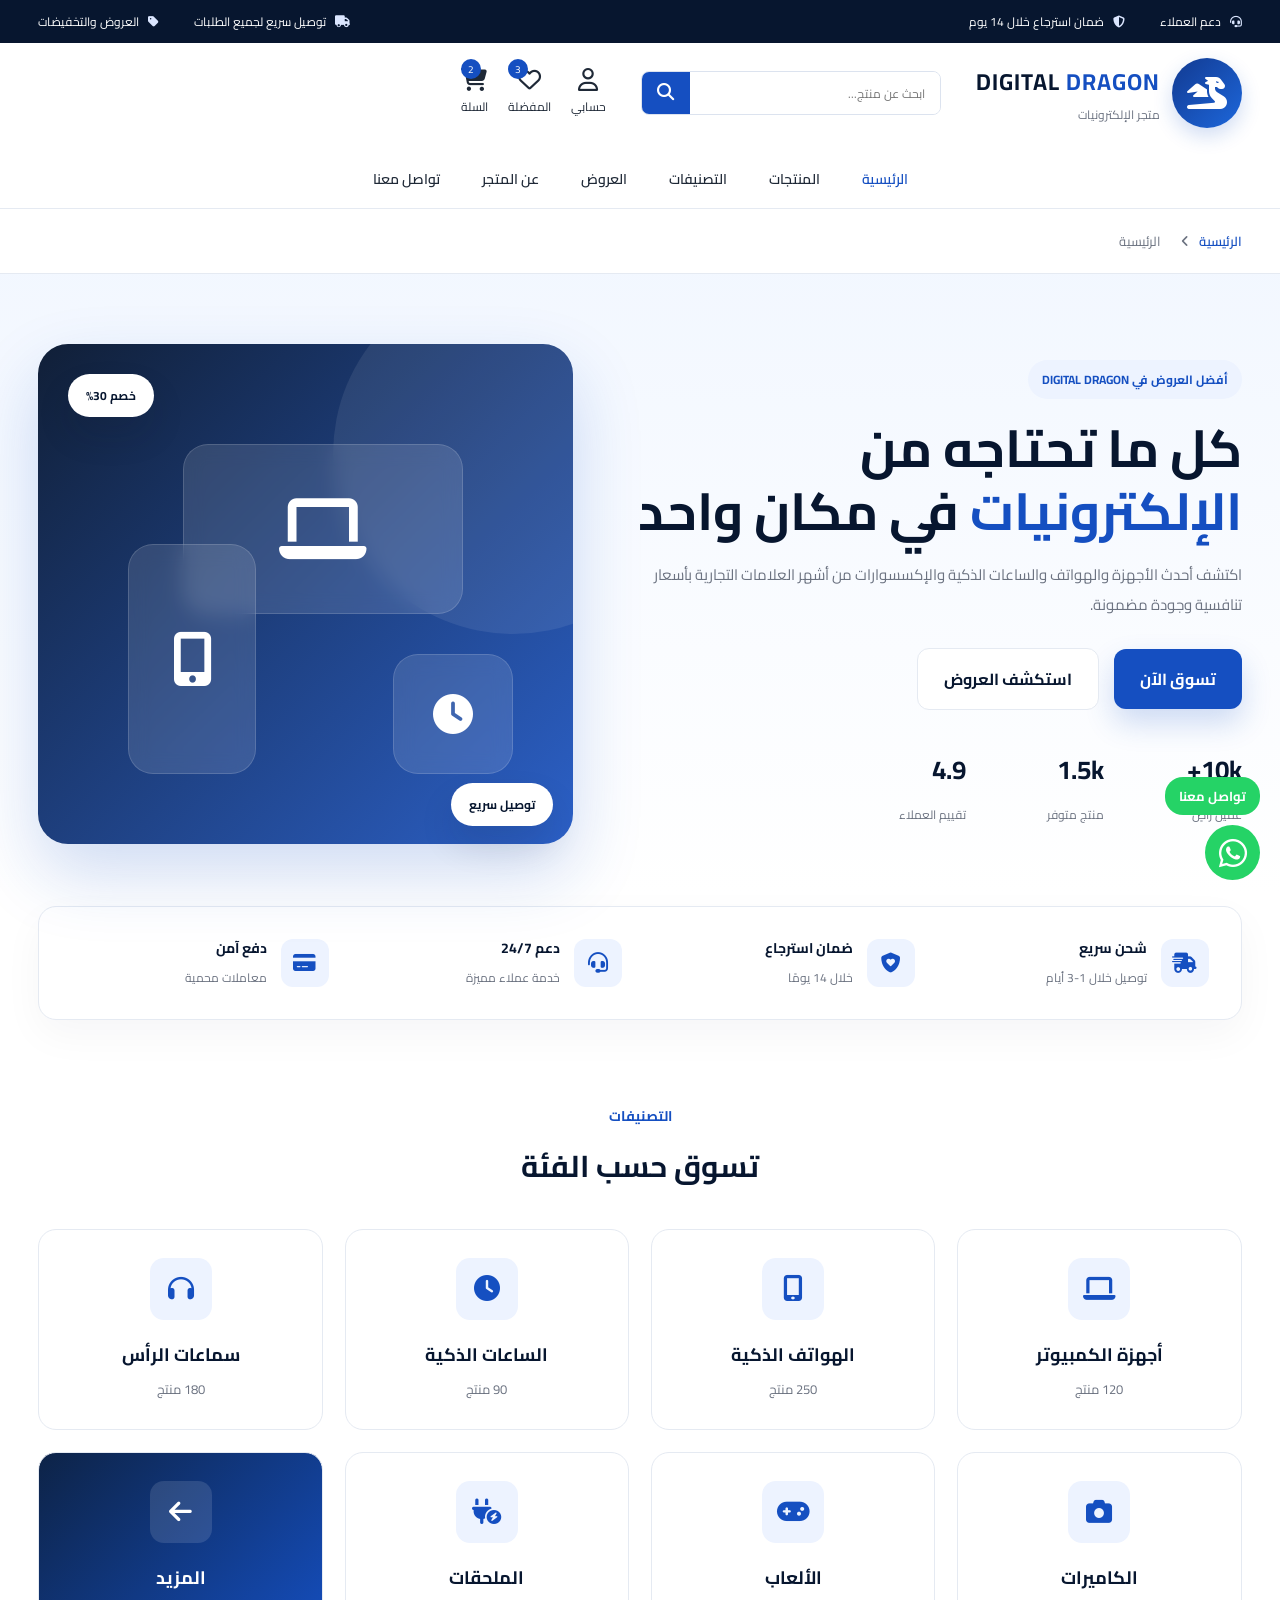
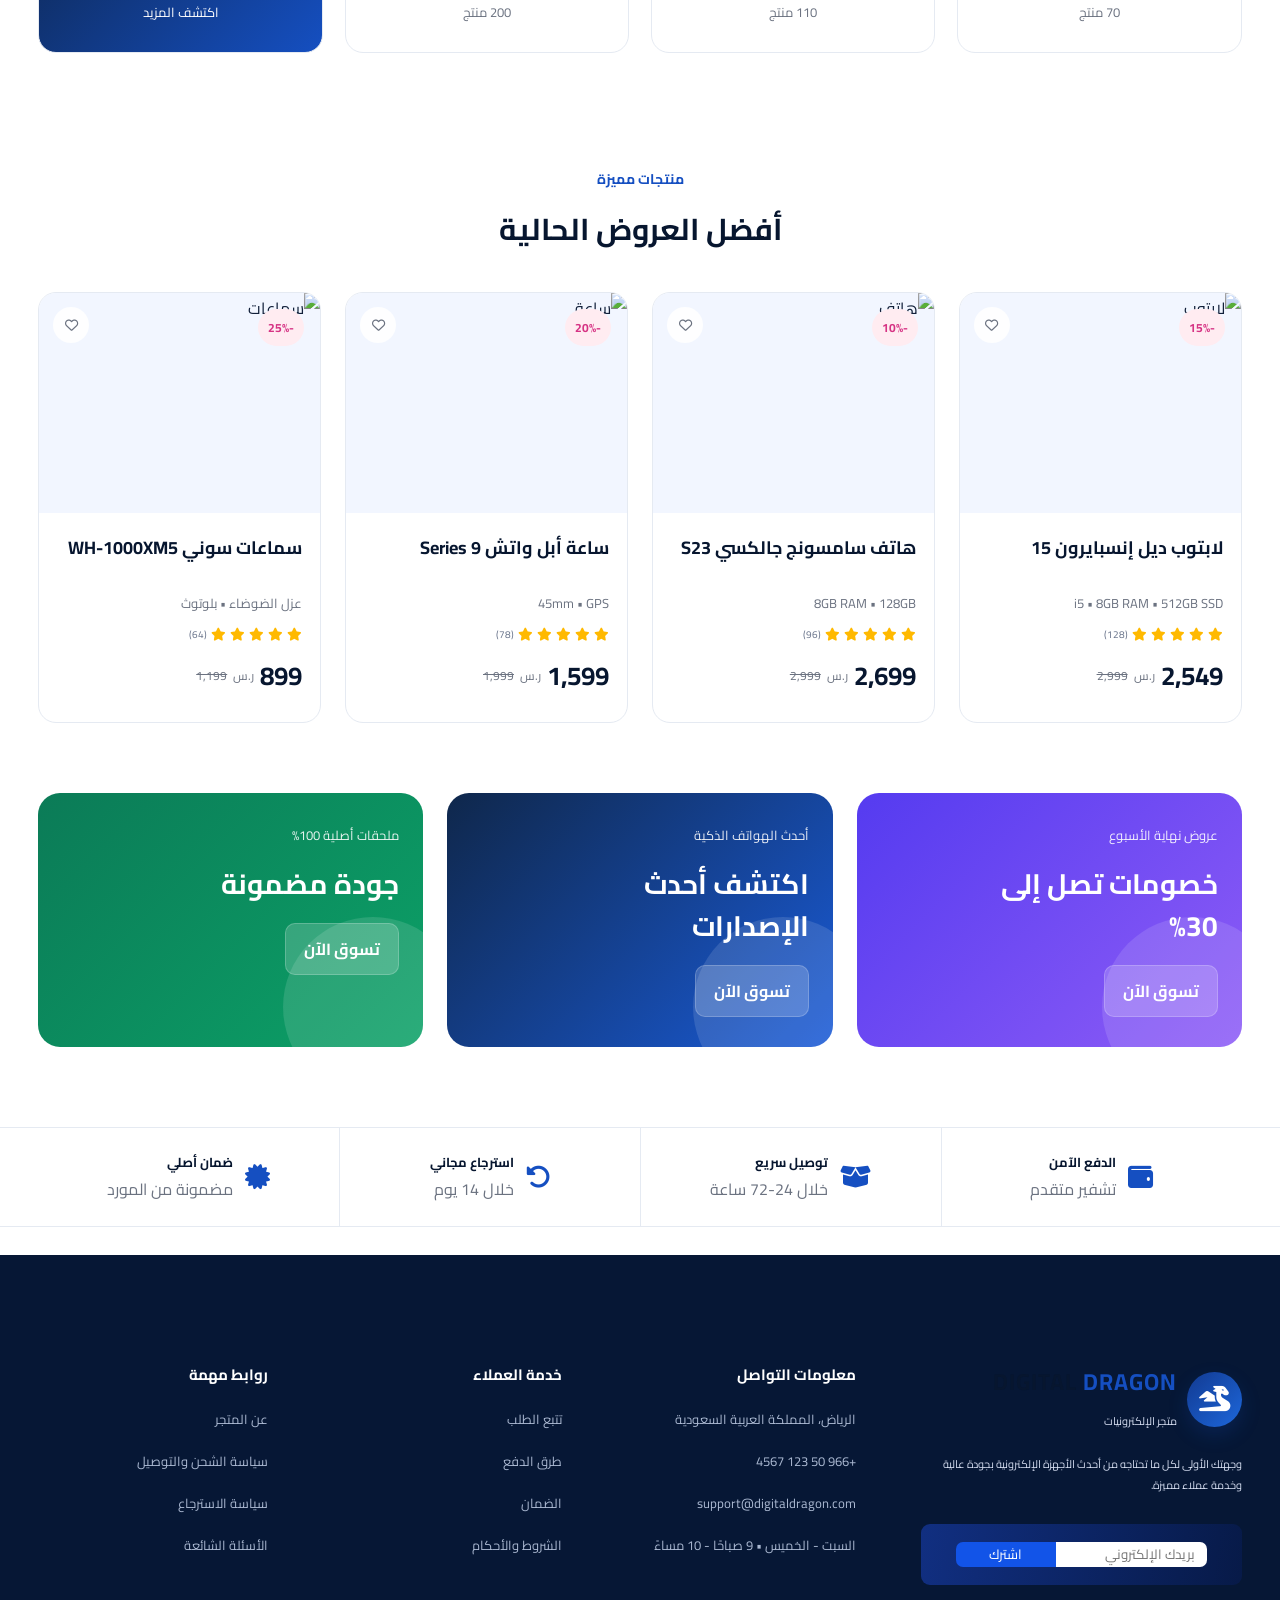
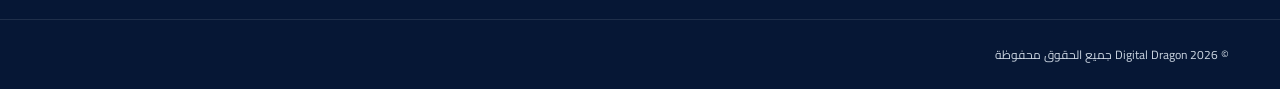
==== commit 7cfbe2f6: "watts" ====
--- a/index.html
+++ b/index.html
@@ -424,17 +424,18 @@
         </div>
     </footer>
 
-    <a
-        class="whatsapp-float"
-        href="https://wa.me/966501234567?text=%D8%A7%D9%84%D8%B3%D9%84%D8%A7%D9%85%20%D8%B9%D9%84%D9%8A%D9%83%D9%85%20%D8%B9%D9%86%20%D8%A7%D9%84%D9%85%D9%86%D8%AA%D8%A7%D8%AC%20%D8%AF%D9%8A%D8%BA%20%D8%A7%D9%84%D9%85%D9%85%D8%AA%D8%A7%D8%82%20%D8%B5%D9%81%D8%A8%D8%A7%D8%8C"
-        target="_blank"
-        rel="noreferrer"
-        aria-label="تواصل عبر الواتساب"
-    >
-        <i class="fa-brands fa-whatsapp"></i>
-    </a>
-
-    <script src="https://cdnjs.cloudflare.com/ajax/libs/font-awesome/6.5.1/js/all.min.js"></a>
+ <!-- زر تواصل معنا -->
+<a href="contact us.html" class="contact-button">
+    تواصل معنا
+</a>
+<!-- أيقونة واتساب -->
+<div class="whatsapp-button">
+    <i class="fab fa-whatsapp"></i>
+</div>
+    <script src="https://cdnjs.cloudflare.com/ajax/libs/font-awesome/6.5.1/js/all.min.js"></script>
+
+
+  
 </body>
 
 </html>
--- a/style.css
+++ b/style.css
@@ -5002,111 +5002,47 @@
       min-width: 0;
     }
   }
-
-
-:root .auth-page {
-  background: linear-gradient(135deg, #eef4ff 0%, #f8fbff 52%, #e7efff 100%);
-  color: var(--text);
-}
-
-:root .auth-page .auth-header {
-  background: #ffffff;
-  border-bottom-color: var(--border);
-  backdrop-filter: none;
-}
-
-:root .auth-page .auth-copy {
-  background: linear-gradient(145deg, #0d2347, #154fc1 78%);
-  border-color: rgba(255, 255, 255, .18);
-  border-radius: 15px;
-}
-
-:root .auth-page .auth-copy h1,
-:root .auth-page .auth-copy p {
-  color: #ffffff;
-}
-
-:root .auth-page .auth-panel h2 {
-  color: var(--dark);
-}
-
-:root .auth-page .auth-field label {
-  color: var(--text);
-  font-weight: 600;
-}
-
-:root .auth-page .auth-copy p {
-  color: #dbe6ff;
-}
-
-:root .auth-page .auth-panel {
-  background: #ffffff;
-  border-color: var(--border);
-  border-radius: 15px;
-  box-shadow: 0 18px 50px rgba(7, 22, 47, .1);
-}
-
-:root .auth-page .auth-panel p,
-:root .auth-page .auth-switch {
-  color: var(--gray);
-}
-
-:root .auth-page .auth-tabs {
-  background: var(--light);
-  border-color: var(--border);
-}
-
-:root .auth-page .auth-tab {
-  color: var(--gray);
-}
-
-:root .auth-page .auth-tab.active,
-:root .auth-page .auth-submit {
-  background: var(--primary);
-  color: #ffffff;
-}
-
-:root .auth-page .auth-field input {
-  background: #fbfcff;
-  border-color: #dce3ef;
-  color: var(--text);
-}
-
-:root .auth-page .auth-copy::after {
-  content: "\1F409";
-  color: #b9d3ff;
-  opacity: .28;
-}
-
-/* Logout message panel: center it when it is the only auth section */
-.auth-main > .auth-panel:only-child {
-  grid-column: 1 / -1;
-  width: 100%;
-  max-width: 520px;
-  margin: 0 auto;
-}
-
-@media (max-width: 760px) {
-  .auth-main > .auth-panel:only-child {
-    max-width: none;
-    width: 100%;
-    margin: 0;
-  }
-}
-
-/* Auth pages: keep header branding and back link readable on the light header */
-:root .auth-page .logo-text h2 {
-  color: var(--dark);
-}
-
-:root .auth-page .logo-text h2 span {
-  color: var(--primary);
-}
-
-:root .auth-page .auth-back {
-  color: var(--primary);
-  border-color: var(--border);
-  background: #ffffff;
-}
-
-
+/* زر تواصل معنا */
+.contact-button {
+    position: fixed;
+    right: 20px;
+    bottom: 85px;
+
+    background-color: #25D366;
+    color: white;
+
+    padding: 7px 14px;
+    border-radius: 18px;
+
+    text-decoration: none;
+    font-size: 13px;
+    font-weight: bold;
+
+    z-index: 9999;
+}
+
+/* أيقونة واتساب */
+.whatsapp-button {
+    position: fixed;
+    right: 20px;
+    bottom: 20px;
+
+    width: 55px;
+    height: 55px;
+
+    background-color: #25D366;
+    color: white;
+
+    border-radius: 50%;
+
+    display: flex;
+    align-items: center;
+    justify-content: center;
+
+    font-size: 32px;
+
+    z-index: 9999;
+
+    /* الأيقونة للعرض فقط */
+    pointer-events: none;
+}
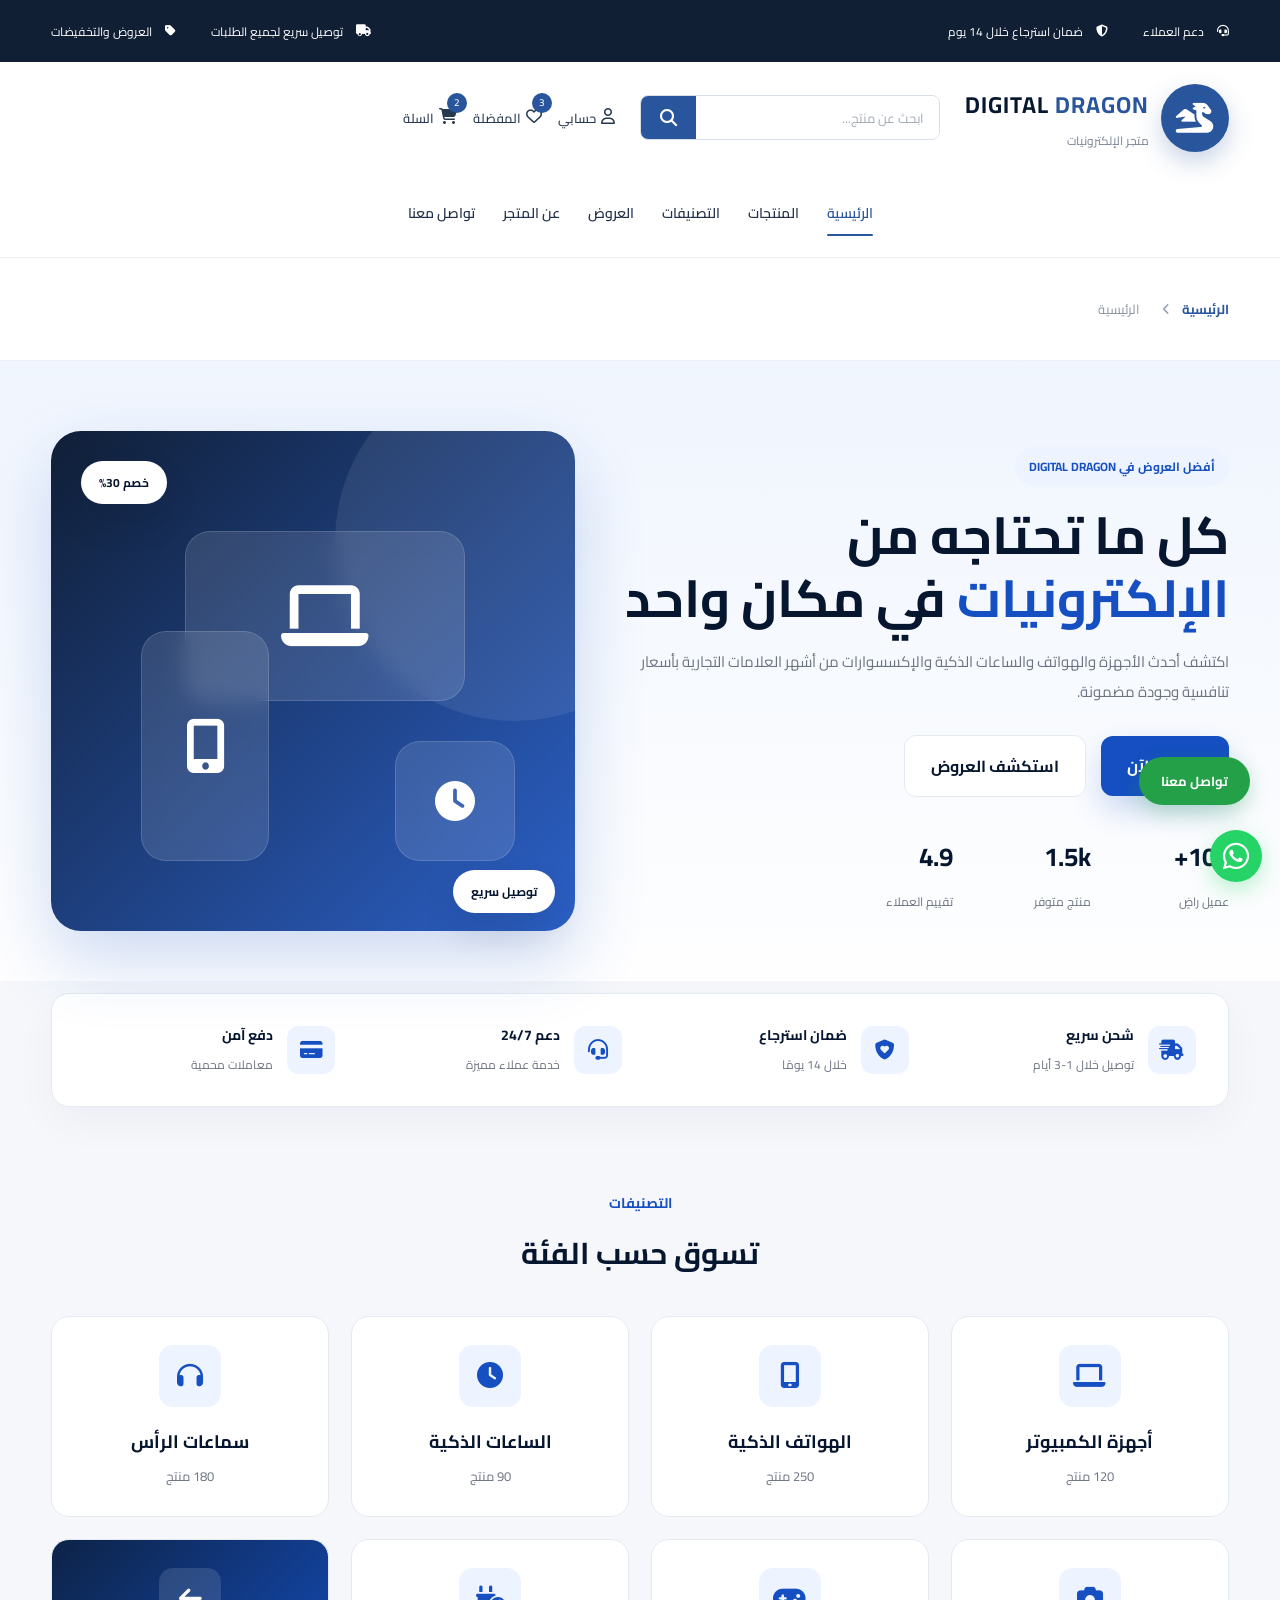
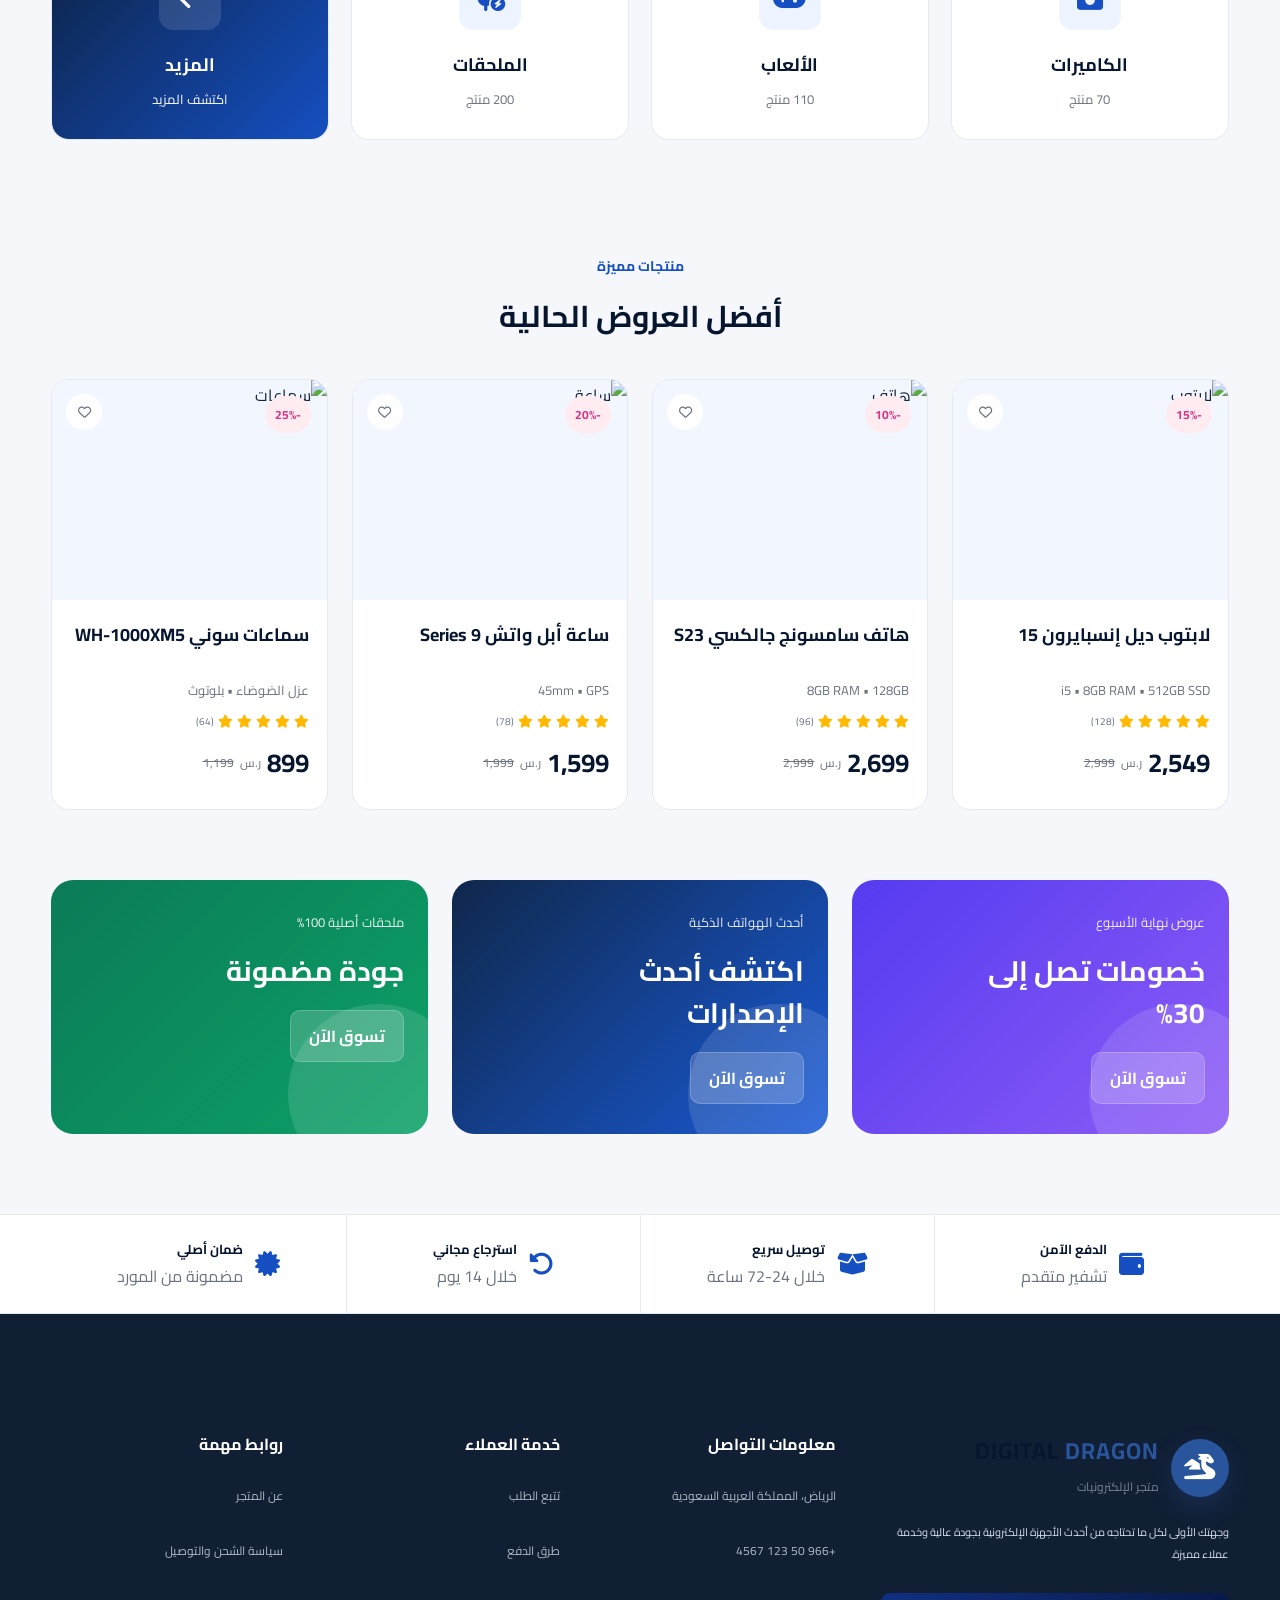
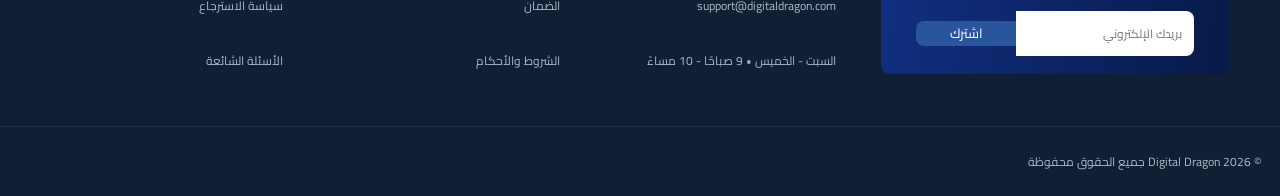
==== commit 374a90fc: "whatsapp" ====
--- a/index.html
+++ b/index.html
@@ -425,7 +425,7 @@
     </footer>
 
  <!-- زر تواصل معنا -->
-<a href="contact us.html" class="contact-button">
+<a href="contact.html" class="contact-button">
     تواصل معنا
 </a>
 <!-- أيقونة واتساب -->
--- a/style.css
+++ b/style.css
@@ -5046,3 +5046,1716 @@
     /* الأيقونة للعرض فقط */
     pointer-events: none;
 }
+
+/* =========================
+   الإعدادات العامة
+========================= */
+
+* {
+    margin: 0;
+    padding: 0;
+    box-sizing: border-box;
+}
+
+
+html {
+    scroll-behavior: smooth;
+}
+
+
+body {
+    font-family: "Cairo", sans-serif;
+    direction: rtl;
+    color: #18253d;
+    background: #f5f7fb;
+    overflow-x: hidden;
+}
+
+
+a {
+    text-decoration: none;
+}
+
+
+ul {
+    list-style: none;
+}
+
+
+button,
+input,
+textarea,
+select {
+    font-family: inherit;
+}
+
+
+button {
+    cursor: pointer;
+}
+
+
+.container {
+    width: min(1280px, 92%);
+    margin: auto;
+}
+
+
+/* =========================
+   الشريط العلوي
+========================= */
+
+.top-bar {
+    background: #111f35;
+    color: #ffffff;
+    font-size: 12px;
+}
+
+
+.top-bar-content {
+    min-height: 42px;
+
+    display: flex;
+    align-items: center;
+    justify-content: space-between;
+}
+
+
+.top-right,
+.top-left {
+    display: flex;
+    align-items: center;
+    gap: 35px;
+}
+
+
+.top-bar span {
+    display: flex;
+    align-items: center;
+    gap: 7px;
+}
+
+
+.top-bar i {
+    color: #ffffff;
+}
+
+
+/* =========================
+   الهيدر
+========================= */
+
+.main-header {
+    background: #ffffff;
+    border-bottom: 1px solid #edf0f5;
+}
+
+
+.header-content {
+    min-height: 165px;
+
+    display: flex;
+    align-items: center;
+    gap: 25px;
+}
+
+
+.logo {
+    display: flex;
+    align-items: center;
+    gap: 12px;
+    color: #18253d;
+    flex-shrink: 0;
+}
+
+
+.dragon-icon {
+    width: 68px;
+    height: 68px;
+
+    border-radius: 50%;
+
+    background: #28559c;
+
+    display: flex;
+    align-items: center;
+    justify-content: center;
+
+    color: #ffffff;
+    font-size: 30px;
+
+    box-shadow: 0 10px 25px rgba(40, 85, 156, 0.25);
+}
+
+
+.logo-text h2 {
+    font-size: 23px;
+    letter-spacing: 1px;
+    white-space: nowrap;
+}
+
+
+.logo-text h2 span {
+    color: #28559c;
+}
+
+
+.logo-text p {
+    font-size: 12px;
+    color: #788294;
+    margin-top: 3px;
+}
+
+
+/* =========================
+   القائمة
+========================= */
+
+.nav-menu {
+    margin-right: auto;
+}
+
+
+.nav-menu ul {
+    display: flex;
+    align-items: center;
+    gap: 28px;
+}
+
+
+.nav-menu a {
+    position: relative;
+
+    display: block;
+
+    padding: 10px 0;
+
+    color: #23324a;
+
+    font-size: 14px;
+    font-weight: 600;
+
+    transition: 0.3s;
+}
+
+
+.nav-menu a:hover,
+.nav-menu a.active {
+    color: #28559c;
+}
+
+
+.nav-menu a.active::after {
+    content: "";
+
+    position: absolute;
+
+    bottom: 0;
+    right: 0;
+
+    width: 100%;
+    height: 2px;
+
+    background: #28559c;
+
+    border-radius: 10px;
+}
+
+
+/* =========================
+   البحث
+========================= */
+
+.search-box {
+    width: 300px;
+    height: 45px;
+
+    display: flex;
+
+    border: 1px solid #d7dee9;
+
+    border-radius: 8px;
+
+    overflow: hidden;
+
+    flex-shrink: 0;
+}
+
+
+.search-box input {
+    width: 100%;
+    border: none;
+    outline: none;
+
+    padding: 0 15px;
+
+    color: #263750;
+
+    font-size: 13px;
+}
+
+
+.search-box input::placeholder {
+    color: #a1a9b6;
+}
+
+
+.search-box button {
+    width: 55px;
+
+    border: none;
+
+    background: #28559c;
+
+    color: #ffffff;
+
+    font-size: 17px;
+
+    transition: 0.3s;
+}
+
+
+.search-box button:hover {
+    background: #1d447f;
+}
+
+
+/* =========================
+   أيقونات الهيدر
+========================= */
+
+.header-icons {
+    display: flex;
+    align-items: center;
+    gap: 16px;
+}
+
+
+.header-icon {
+    position: relative;
+
+    display: flex;
+    align-items: center;
+    gap: 5px;
+
+    color: #263750;
+
+    font-size: 13px;
+    font-weight: 500;
+
+    cursor: pointer;
+
+    white-space: nowrap;
+}
+
+
+.header-icon i {
+    font-size: 16px;
+}
+
+
+.badge {
+    position: absolute;
+
+    top: -13px;
+    right: -10px;
+
+    width: 20px;
+    height: 20px;
+
+    border-radius: 50%;
+
+    display: flex;
+    align-items: center;
+    justify-content: center;
+
+    background: #28559c;
+
+    color: #ffffff;
+
+    font-size: 10px;
+}
+
+
+.account-menu {
+    position: relative;
+}
+
+
+.account-menu summary {
+    list-style: none;
+}
+
+
+.account-menu summary::-webkit-details-marker {
+    display: none;
+}
+
+
+.account-dropdown {
+    position: absolute;
+
+    top: 35px;
+    right: 0;
+
+    width: 160px;
+
+    padding: 10px;
+
+    background: #ffffff;
+
+    border-radius: 10px;
+
+    box-shadow: 0 10px 30px rgba(16, 31, 53, 0.15);
+
+    z-index: 20;
+}
+
+
+.account-dropdown a {
+    display: block;
+
+    padding: 10px;
+
+    color: #263750;
+
+    font-size: 13px;
+
+    border-radius: 7px;
+}
+
+
+.account-dropdown a:hover {
+    background: #f3f6fa;
+    color: #28559c;
+}
+
+
+/* =========================
+   مسار الصفحة
+========================= */
+
+.breadcrumb {
+    background: #ffffff;
+    border-bottom: 1px solid #edf0f5;
+}
+
+
+.breadcrumb-content {
+    min-height: 62px;
+
+    display: flex;
+    align-items: center;
+    gap: 12px;
+
+    font-size: 13px;
+}
+
+
+.breadcrumb a {
+    color: #28559c;
+    font-weight: 700;
+}
+
+
+.breadcrumb span {
+    color: #8993a1;
+}
+
+
+.breadcrumb i {
+    color: #9ba4b0;
+}
+
+
+/* =========================
+   صفحة التواصل
+========================= */
+
+.contact-page {
+    position: relative;
+
+    padding: 65px 0 70px;
+
+    background:
+        radial-gradient(
+            circle at top right,
+            rgba(40, 85, 156, 0.08),
+            transparent 30%
+        ),
+
+        radial-gradient(
+            circle at bottom left,
+            rgba(40, 85, 156, 0.06),
+            transparent 25%
+        );
+}
+
+
+/* الزخارف */
+
+.contact-decoration {
+    position: absolute;
+
+    border-radius: 50%;
+
+    pointer-events: none;
+}
+
+
+.decoration-one {
+    width: 300px;
+    height: 300px;
+
+    top: 130px;
+    right: -180px;
+
+    border: 45px solid rgba(40, 85, 156, 0.035);
+}
+
+
+.decoration-two {
+    width: 220px;
+    height: 220px;
+
+    bottom: 120px;
+    left: -130px;
+
+    border: 35px solid rgba(40, 85, 156, 0.035);
+}
+
+
+/* =========================
+   عنوان الصفحة
+========================= */
+
+.contact-heading {
+    position: relative;
+
+    width: min(800px, 90%);
+    margin: 0 auto 40px;
+
+    text-align: center;
+}
+
+
+.page-small-title {
+    display: inline-block;
+
+    padding: 7px 18px;
+
+    border-radius: 30px;
+
+    background: #edf3fb;
+
+    color: #28559c;
+
+    font-size: 12px;
+    font-weight: 700;
+}
+
+
+.contact-heading h1 {
+    margin-top: 18px;
+
+    color: #18253d;
+
+    font-size: 45px;
+    font-weight: 800;
+}
+
+
+.contact-heading p {
+    max-width: 650px;
+
+    margin: 12px auto 0;
+
+    color: #718096;
+
+    font-size: 15px;
+    line-height: 2;
+}
+
+
+.heading-line {
+    display: flex;
+    align-items: center;
+    justify-content: center;
+    gap: 6px;
+
+    margin-top: 18px;
+}
+
+
+.heading-line span {
+    width: 6px;
+    height: 6px;
+
+    border-radius: 50%;
+
+    background: #28559c;
+}
+
+
+.heading-line span:first-child,
+.heading-line span:last-child {
+    opacity: 0.4;
+}
+
+
+/* =========================
+   طرق التواصل
+========================= */
+
+.contact-methods {
+    position: relative;
+
+    max-width: 900px;
+
+    margin-bottom: 30px;
+
+    padding: 28px;
+
+    background: #ffffff;
+
+    border: 1px solid #e6ebf2;
+
+    border-radius: 20px;
+
+    box-shadow: 0 15px 40px rgba(18, 38, 68, 0.08);
+}
+
+
+.methods-title {
+    text-align: center;
+
+    margin-bottom: 22px;
+}
+
+
+.methods-title h2 {
+    color: #1d2d46;
+
+    font-size: 20px;
+}
+
+
+.methods-title p {
+    margin-top: 5px;
+
+    color: #7e8897;
+
+    font-size: 13px;
+}
+
+
+.methods-grid {
+    display: grid;
+
+    grid-template-columns: 1fr 1fr;
+
+    gap: 20px;
+}
+
+
+.contact-method {
+    min-height: 155px;
+
+    padding: 25px;
+
+    border-radius: 15px;
+
+    display: flex;
+    align-items: center;
+
+    gap: 16px;
+
+    transition: 0.3s;
+
+    position: relative;
+
+    overflow: hidden;
+}
+
+
+.contact-method:hover {
+    transform: translateY(-5px);
+}
+
+
+/* فتح التطبيق */
+
+.app-method {
+    background: linear-gradient(
+        135deg,
+        #238c3d,
+        #2ead4d
+    );
+
+    color: #ffffff;
+
+    box-shadow: 0 10px 25px rgba(35, 140, 61, 0.22);
+}
+
+
+.app-method::before {
+    content: "";
+
+    position: absolute;
+
+    width: 180px;
+    height: 180px;
+
+    border-radius: 50%;
+
+    background: rgba(255, 255, 255, 0.07);
+
+    left: -80px;
+    bottom: -100px;
+}
+
+
+.app-method:hover {
+    box-shadow: 0 15px 35px rgba(35, 140, 61, 0.3);
+}
+
+
+/* المتصفح */
+
+.browser-method {
+    background: #ffffff;
+
+    color: #20324d;
+
+    border: 1px solid #dce3ec;
+
+    box-shadow: 0 8px 20px rgba(16, 31, 53, 0.04);
+}
+
+
+.browser-method:hover {
+    border-color: #28559c;
+
+    box-shadow: 0 12px 25px rgba(40, 85, 156, 0.12);
+}
+
+
+.method-icon {
+    width: 68px;
+    height: 68px;
+
+    border-radius: 50%;
+
+    display: flex;
+    align-items: center;
+    justify-content: center;
+
+    font-size: 34px;
+
+    flex-shrink: 0;
+}
+
+
+.app-method .method-icon {
+    background: rgba(255, 255, 255, 0.14);
+}
+
+
+.browser-method .method-icon {
+    background: #edf3fb;
+
+    color: #28559c;
+}
+
+
+.method-text {
+    flex: 1;
+}
+
+
+.method-text h3 {
+    font-size: 18px;
+    margin-bottom: 5px;
+}
+
+
+.method-text p {
+    font-size: 12px;
+    opacity: 0.8;
+}
+
+
+.method-arrow {
+    transition: 0.3s;
+}
+
+
+.contact-method:hover .method-arrow {
+    transform: translateX(-6px);
+}
+
+
+/* =========================
+   المحتوى الرئيسي
+========================= */
+
+.contact-main {
+    position: relative;
+
+    display: grid;
+
+    grid-template-columns: 380px 1fr;
+
+    gap: 25px;
+
+    align-items: start;
+}
+
+
+/* =========================
+   بطاقة المعلومات
+========================= */
+
+.contact-info-card {
+    padding: 28px;
+
+    background: #ffffff;
+
+    border: 1px solid #e5eaf1;
+
+    border-radius: 18px;
+
+    box-shadow: 0 12px 35px rgba(16, 31, 53, 0.07);
+}
+
+
+.card-title {
+    display: flex;
+    align-items: center;
+
+    gap: 12px;
+
+    padding-bottom: 22px;
+
+    border-bottom: 1px solid #edf0f5;
+
+    margin-bottom: 10px;
+}
+
+
+.card-icon {
+    width: 50px;
+    height: 50px;
+
+    border-radius: 14px;
+
+    display: flex;
+    align-items: center;
+    justify-content: center;
+
+    background: #edf3fb;
+
+    color: #28559c;
+
+    font-size: 20px;
+}
+
+
+.card-title h2 {
+    font-size: 19px;
+    color: #1b2b44;
+}
+
+
+.card-title p {
+    font-size: 11px;
+
+    color: #87919f;
+
+    margin-top: 4px;
+}
+
+
+/* معلومات الاتصال */
+
+.contact-info-item {
+    display: flex;
+    align-items: center;
+
+    gap: 14px;
+
+    padding: 17px 0;
+
+    border-bottom: 1px solid #edf0f5;
+}
+
+
+.info-icon {
+    width: 48px;
+    height: 48px;
+
+    border-radius: 50%;
+
+    display: flex;
+    align-items: center;
+    justify-content: center;
+
+    flex-shrink: 0;
+
+    background: #f1f5fa;
+
+    color: #28559c;
+
+    font-size: 17px;
+}
+
+
+.info-content {
+    display: flex;
+    flex-direction: column;
+}
+
+
+.info-content span {
+    color: #7d8796;
+
+    font-size: 11px;
+
+    margin-bottom: 3px;
+}
+
+
+.info-content strong {
+    color: #263750;
+
+    font-size: 12px;
+
+    font-weight: 700;
+}
+
+
+.info-content small {
+    margin-top: 3px;
+
+    color: #87919f;
+
+    font-size: 10px;
+}
+
+
+/* السوشيال */
+
+.contact-social {
+    margin-top: 22px;
+}
+
+
+.contact-social h3 {
+    text-align: center;
+
+    color: #263750;
+
+    font-size: 14px;
+
+    margin-bottom: 15px;
+}
+
+
+.social-list {
+    display: flex;
+    justify-content: center;
+
+    gap: 12px;
+}
+
+
+.social-list a {
+    width: 42px;
+    height: 42px;
+
+    border: 1px solid #dce3ec;
+
+    border-radius: 50%;
+
+    display: flex;
+    align-items: center;
+    justify-content: center;
+
+    color: #28559c;
+
+    transition: 0.3s;
+}
+
+
+.social-list a:hover {
+    transform: translateY(-4px);
+
+    background: #28559c;
+
+    border-color: #28559c;
+
+    color: #ffffff;
+}
+
+
+/* =========================
+   نموذج التواصل
+========================= */
+
+.contact-form-card {
+    padding: 32px;
+
+    background: #ffffff;
+
+    border: 1px solid #e5eaf1;
+
+    border-radius: 18px;
+
+    box-shadow: 0 12px 35px rgba(16, 31, 53, 0.07);
+}
+
+
+.form-heading {
+    margin-bottom: 25px;
+}
+
+
+.form-heading h2 {
+    position: relative;
+
+    display: inline-block;
+
+    color: #1b2b44;
+
+    font-size: 22px;
+
+    padding-bottom: 10px;
+}
+
+
+.form-heading h2::after {
+    content: "";
+
+    position: absolute;
+
+    bottom: 0;
+    right: 0;
+
+    width: 55px;
+    height: 3px;
+
+    background: #28559c;
+
+    border-radius: 5px;
+}
+
+
+.form-heading p {
+    margin-top: 10px;
+
+    color: #7e8897;
+
+    font-size: 12px;
+}
+
+
+.form-row {
+    display: grid;
+
+    grid-template-columns: 1fr 1fr;
+
+    gap: 18px;
+}
+
+
+.form-group {
+    margin-bottom: 18px;
+}
+
+
+.form-group label {
+    display: block;
+
+    color: #34445c;
+
+    font-size: 13px;
+
+    font-weight: 700;
+
+    margin-bottom: 8px;
+}
+
+
+.input-wrapper,
+.textarea-wrapper {
+    position: relative;
+}
+
+
+.input-wrapper i,
+.textarea-wrapper > i {
+    position: absolute;
+
+    top: 50%;
+    right: 16px;
+
+    transform: translateY(-50%);
+
+    color: #8d98a7;
+
+    font-size: 15px;
+}
+
+
+.input-wrapper input,
+.input-wrapper select {
+    width: 100%;
+    height: 50px;
+
+    border: 1px solid #dce3ec;
+
+    border-radius: 10px;
+
+    outline: none;
+
+    padding: 0 45px 0 15px;
+
+    color: #34445c;
+
+    font-size: 12px;
+
+    background: #ffffff;
+
+    transition: 0.3s;
+}
+
+
+.input-wrapper input:focus,
+.input-wrapper select:focus,
+.textarea-wrapper textarea:focus {
+    border-color: #28559c;
+
+    box-shadow: 0 0 0 3px rgba(40, 85, 156, 0.08);
+}
+
+
+.input-wrapper select {
+    cursor: pointer;
+}
+
+
+.textarea-wrapper textarea {
+    width: 100%;
+    height: 145px;
+
+    resize: vertical;
+
+    border: 1px solid #dce3ec;
+
+    border-radius: 10px;
+
+    outline: none;
+
+    padding: 16px 45px 15px 15px;
+
+    color: #34445c;
+
+    font-size: 12px;
+
+    transition: 0.3s;
+}
+
+
+.textarea-wrapper > i {
+    top: 20px;
+    transform: none;
+}
+
+
+/* زر الإرسال */
+
+.send-message-btn {
+    width: 100%;
+    height: 52px;
+
+    border: none;
+
+    border-radius: 10px;
+
+    background: #28559c;
+
+    color: #ffffff;
+
+    font-size: 14px;
+    font-weight: 700;
+
+    display: flex;
+    align-items: center;
+    justify-content: center;
+
+    gap: 10px;
+
+    transition: 0.3s;
+}
+
+
+.send-message-btn:hover {
+    background: #1e447e;
+
+    transform: translateY(-2px);
+
+    box-shadow: 0 10px 20px rgba(40, 85, 156, 0.2);
+}
+
+
+/* =========================
+   مميزات التواصل
+========================= */
+
+.contact-features {
+    display: grid;
+
+    grid-template-columns: repeat(3, 1fr);
+
+    gap: 20px;
+
+    margin-top: 28px;
+}
+
+
+.contact-feature {
+    display: flex;
+    align-items: center;
+
+    gap: 15px;
+
+    padding: 22px;
+
+    background: #ffffff;
+
+    border: 1px solid #e5eaf1;
+
+    border-radius: 15px;
+}
+
+
+.contact-feature > div {
+    width: 50px;
+    height: 50px;
+
+    border-radius: 50%;
+
+    display: flex;
+    align-items: center;
+    justify-content: center;
+
+    flex-shrink: 0;
+
+    background: #edf3fb;
+
+    color: #28559c;
+
+    font-size: 19px;
+}
+
+
+.contact-feature h3 {
+    color: #263750;
+
+    font-size: 14px;
+
+    margin-bottom: 3px;
+}
+
+
+.contact-feature p {
+    color: #8993a1;
+
+    font-size: 11px;
+}
+
+
+/* =========================
+   الفوتر
+========================= */
+
+footer {
+    background: #111f35;
+    color: #ffffff;
+
+    margin-top: 0;
+}
+
+
+.footer-grid {
+    padding: 55px 0 40px;
+
+    display: grid;
+
+    grid-template-columns: 1.5fr 1fr 1fr 1fr;
+
+    gap: 45px;
+}
+
+
+.footer-column h3 {
+    font-size: 16px;
+
+    margin-bottom: 20px;
+}
+
+
+.footer-logo {
+    display: flex;
+    align-items: center;
+
+    gap: 12px;
+}
+
+
+.footer-logo .dragon-icon {
+    width: 58px;
+    height: 58px;
+
+    font-size: 25px;
+}
+
+
+.footer-text {
+    max-width: 340px;
+
+    color: #aeb8c5;
+
+    font-size: 13px;
+
+    line-height: 2;
+
+    margin: 20px 0;
+}
+
+
+.newsletter {
+    display: flex;
+
+    max-width: 350px;
+}
+
+
+.newsletter input {
+    width: 100%;
+    height: 45px;
+
+    border: none;
+
+    border-radius: 0 8px 8px 0;
+
+    outline: none;
+
+    padding: 0 12px;
+
+    font-size: 12px;
+}
+
+
+.newsletter button {
+    border: none;
+
+    padding: 0 18px;
+
+    background: #28559c;
+
+    color: #ffffff;
+
+    border-radius: 8px 0 0 8px;
+}
+
+
+.footer-column ul {
+    display: flex;
+    flex-direction: column;
+
+    gap: 13px;
+}
+
+
+.footer-column ul a {
+    color: #aeb8c5;
+
+    font-size: 12px;
+
+    transition: 0.3s;
+}
+
+
+.footer-column ul a:hover {
+    color: #ffffff;
+
+    padding-right: 5px;
+}
+
+
+.footer-bottom {
+    text-align: center;
+
+    padding: 18px;
+
+    border-top: 1px solid rgba(255, 255, 255, 0.08);
+
+    color: #aeb8c5;
+
+    font-size: 12px;
+}
+
+
+/* =========================
+   زر تواصل معنا
+========================= */
+
+.contact-button {
+    position: fixed;
+
+    left: 30px;
+    bottom: 95px;
+
+    padding: 12px 22px;
+
+    border-radius: 30px;
+
+    background: #24a148;
+
+    color: #ffffff;
+
+    font-size: 13px;
+    font-weight: 700;
+
+    box-shadow: 0 8px 20px rgba(36, 161, 72, 0.25);
+
+    z-index: 100;
+
+    transition: 0.3s;
+}
+
+
+.contact-button:hover {
+    background: #1d883b;
+
+    transform: translateY(-3px);
+}
+
+
+/* =========================
+   زر واتساب
+========================= */
+
+.whatsapp-button {
+    position: fixed;
+
+    left: 30px;
+    bottom: 28px;
+
+    width: 58px;
+    height: 58px;
+
+    border-radius: 50%;
+
+    display: flex;
+    align-items: center;
+    justify-content: center;
+
+    background: #25d366;
+
+    color: #ffffff;
+
+    font-size: 30px;
+
+    box-shadow: 0 8px 22px rgba(37, 211, 102, 0.3);
+
+    z-index: 100;
+
+    transition: 0.3s;
+}
+
+
+.whatsapp-button:hover {
+    transform: scale(1.08);
+}
+
+
+/* =========================
+   الشاشات المتوسطة
+========================= */
+
+@media (max-width: 1200px) {
+
+    .header-content {
+        flex-wrap: wrap;
+
+        padding: 25px 0;
+    }
+
+
+    .nav-menu {
+        order: 3;
+
+        width: 100%;
+    }
+
+
+    .nav-menu ul {
+        justify-content: center;
+    }
+
+
+    .search-box {
+        width: 280px;
+    }
+
+
+    .contact-main {
+        grid-template-columns: 330px 1fr;
+    }
+
+
+    .footer-grid {
+        grid-template-columns: 1.5fr 1fr 1fr;
+    }
+
+
+    .footer-column:first-child {
+        grid-column: span 3;
+    }
+
+}
+
+
+/* =========================
+   التابلت
+========================= */
+
+@media (max-width: 900px) {
+
+    .top-bar-content {
+        padding: 10px 0;
+
+        gap: 10px;
+
+        flex-wrap: wrap;
+    }
+
+
+    .top-right,
+    .top-left {
+        gap: 15px;
+    }
+
+
+    .contact-main {
+        grid-template-columns: 1fr;
+    }
+
+
+    .contact-info-card {
+        max-width: 100%;
+    }
+
+
+    .contact-features {
+        grid-template-columns: 1fr;
+    }
+
+
+    .footer-grid {
+        grid-template-columns: 1fr 1fr;
+    }
+
+
+    .footer-column:first-child {
+        grid-column: span 2;
+    }
+
+}
+
+
+/* =========================
+   الموبايل
+========================= */
+
+@media (max-width: 650px) {
+
+    .container {
+        width: 92%;
+    }
+
+
+    .top-bar-content {
+        justify-content: center;
+
+        font-size: 10px;
+    }
+
+
+    .top-right,
+    .top-left {
+        justify-content: center;
+
+        flex-wrap: wrap;
+    }
+
+
+    .header-content {
+        justify-content: center;
+    }
+
+
+    .logo {
+        width: 100%;
+
+        justify-content: center;
+    }
+
+
+    .search-box {
+        width: 100%;
+    }
+
+
+    .header-icons {
+        width: 100%;
+
+        justify-content: center;
+    }
+
+
+    .nav-menu {
+        overflow-x: auto;
+    }
+
+
+    .nav-menu ul {
+        width: max-content;
+
+        justify-content: flex-start;
+
+        gap: 22px;
+
+        padding: 0 5px;
+    }
+
+
+    .contact-page {
+        padding: 45px 0;
+    }
+
+
+    .contact-heading h1 {
+        font-size: 34px;
+    }
+
+
+    .contact-heading p {
+        font-size: 13px;
+    }
+
+
+    .contact-methods {
+        padding: 20px;
+    }
+
+
+    .methods-grid {
+        grid-template-columns: 1fr;
+    }
+
+
+    .contact-method {
+        min-height: 130px;
+    }
+
+
+    .form-row {
+        grid-template-columns: 1fr;
+        gap: 0;
+    }
+
+
+    .contact-form-card {
+        padding: 22px;
+    }
+
+
+    .footer-grid {
+        grid-template-columns: 1fr;
+
+        text-align: center;
+    }
+
+
+    .footer-column:first-child {
+        grid-column: auto;
+    }
+
+
+    .footer-logo {
+        justify-content: center;
+    }
+
+
+    .footer-text {
+        margin-left: auto;
+        margin-right: auto;
+    }
+
+
+    .newsletter {
+        margin: auto;
+    }
+
+
+    
+}
+.contact-button {
+    position: fixed !important;
+
+    left: auto !important;
+    right: 30px !important;
+
+    top: auto !important;
+    bottom: 95px !important;
+
+    width: auto !important;
+    max-width: max-content !important;
+    height: auto !important;
+
+    padding: 12px 22px !important;
+    margin: 0 !important;
+
+    display: flex !important;
+    align-items: center !important;
+    justify-content: center !important;
+
+    background: #24a148 !important;
+    color: #ffffff !important;
+
+    border-radius: 30px !important;
+
+    font-size: 13px !important;
+    font-weight: 700 !important;
+
+    white-space: nowrap !important;
+
+    z-index: 9999 !important;
+
+    box-shadow: 0 8px 20px rgba(36, 161, 72, 0.25) !important;
+}
+.contact-button:hover {
+    background: #1d883b !important;
+    transform: translateY(-3px);
+}
+
+    .whatsapp-button {
+        right: 18px;
+        bottom: 18px;
+
+        width: 52px;
+        height: 52px;
+    }
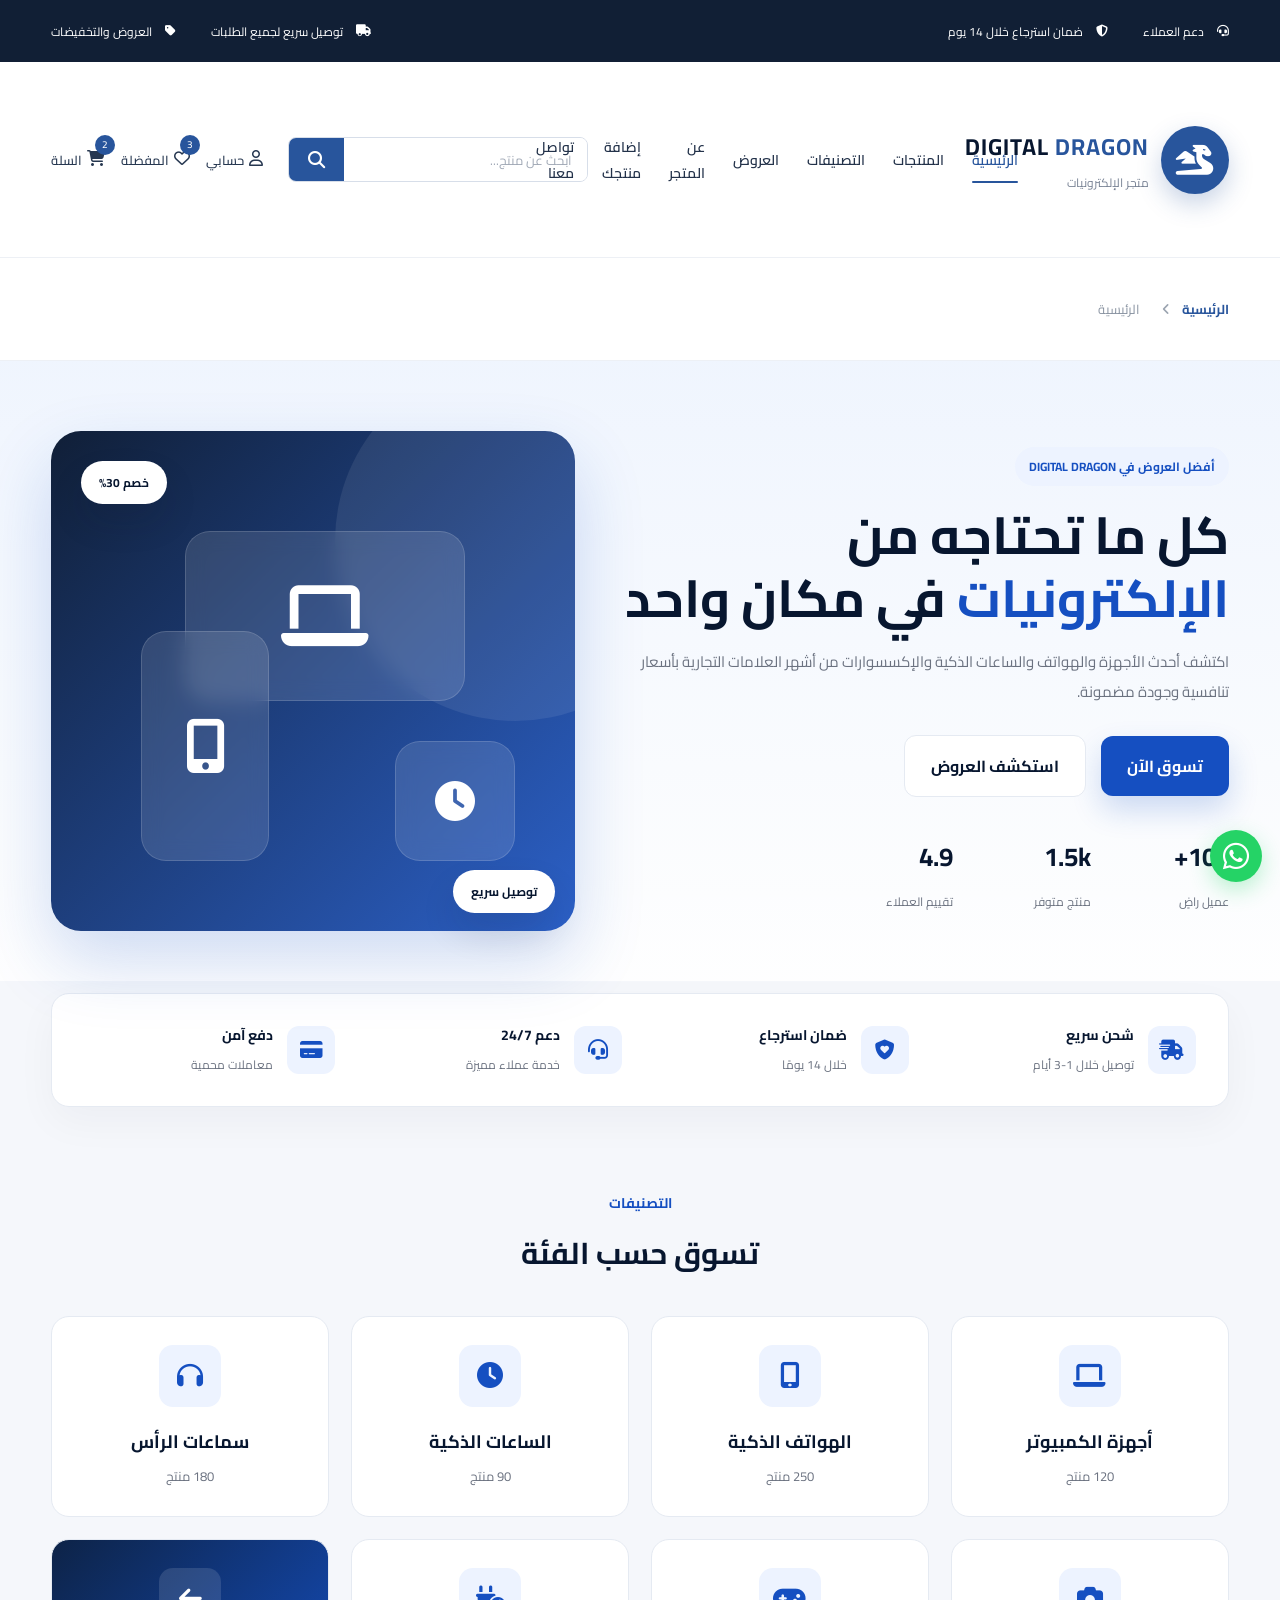
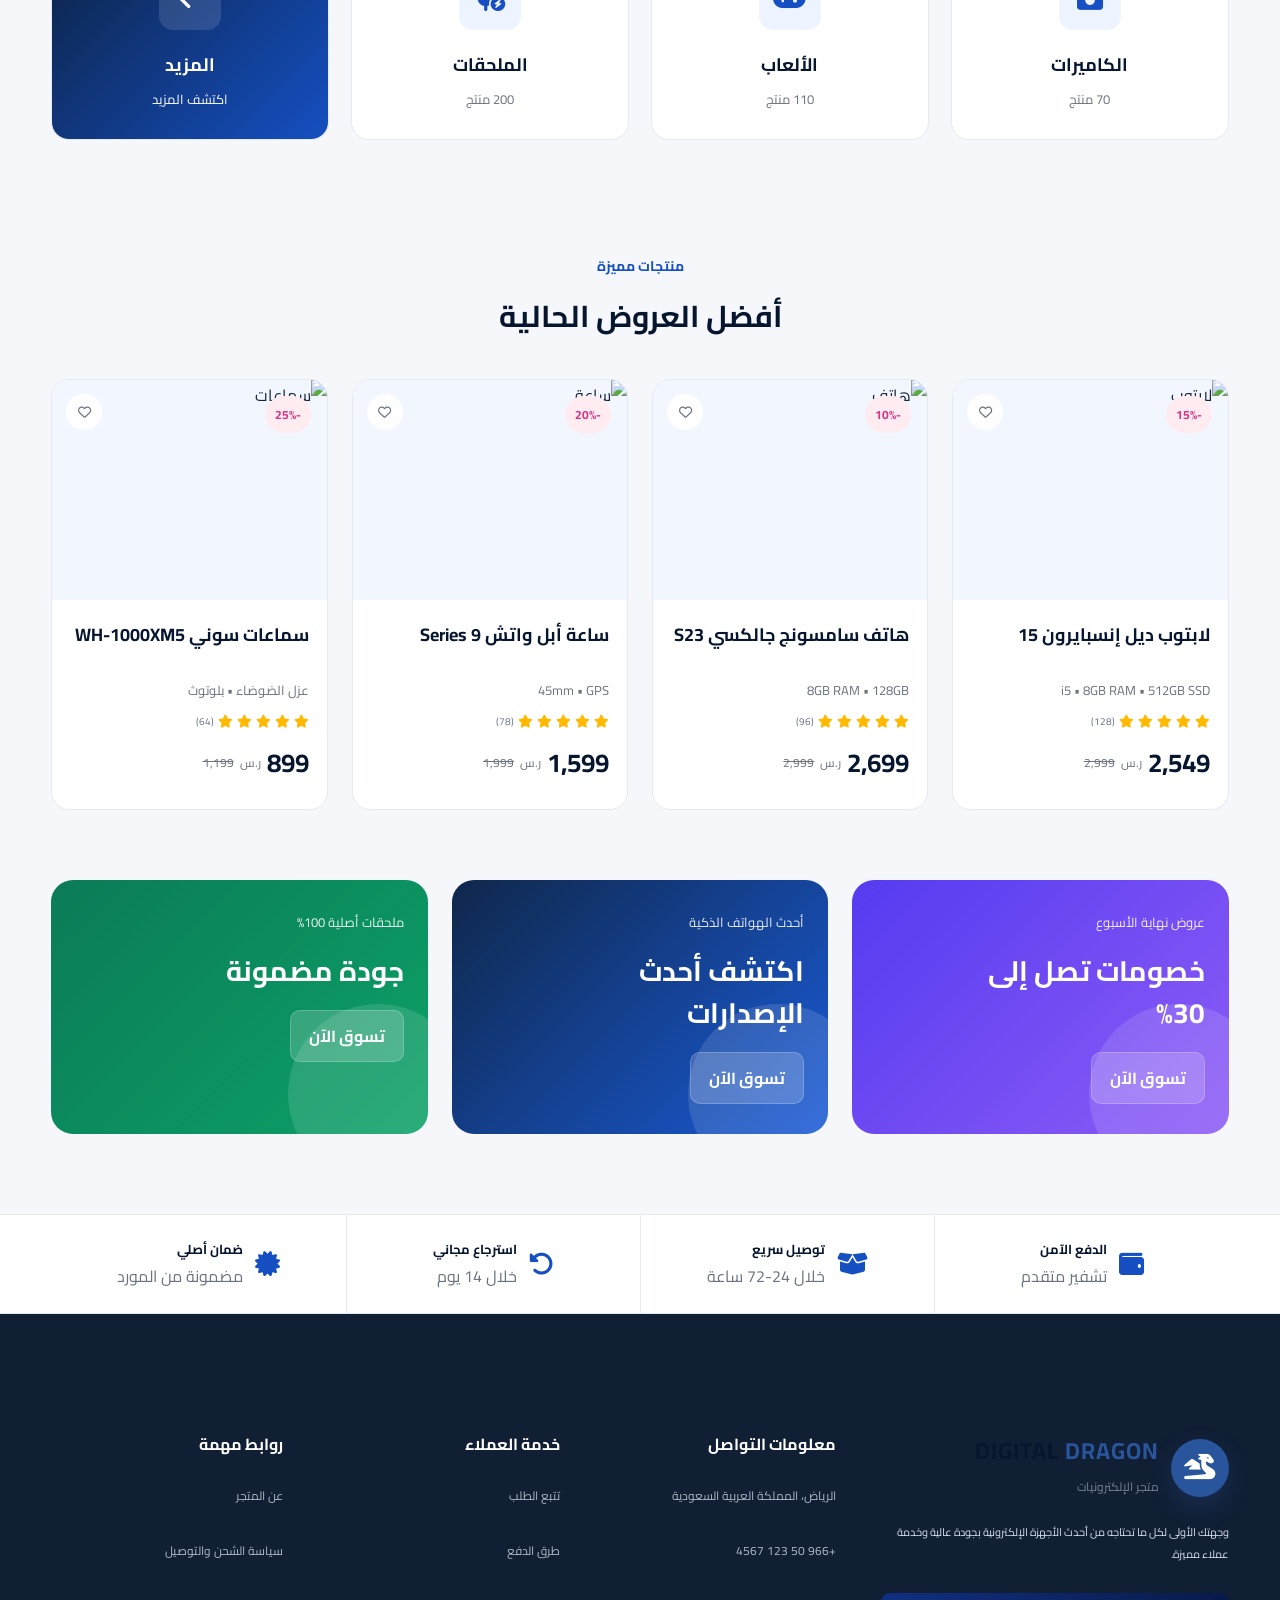
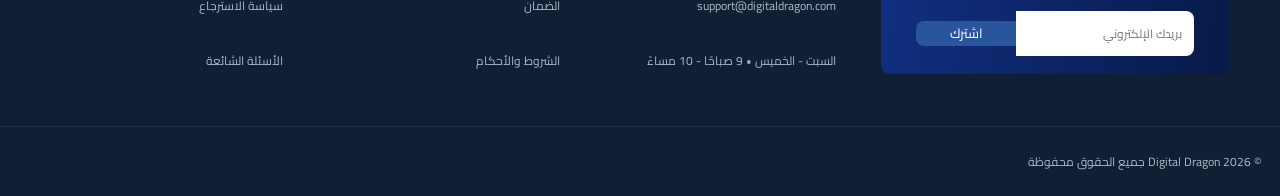
==== commit 852f181f: "add product" ====
--- a/index.html
+++ b/index.html
@@ -51,6 +51,7 @@
                     <li><a href="Categories.html">التصنيفات</a></li>
                     <li><a href="offers.html">العروض</a></li>
                     <li><a href="about.html">عن المتجر</a></li>
+                    <li><a href="add-product.html">إضافة منتجك</a></li>
                     <li><a href="contact us.html">تواصل معنا</a></li>
                 </ul>
             </nav>
@@ -424,14 +425,10 @@
         </div>
     </footer>
 
- <!-- زر تواصل معنا -->
-<a href="contact.html" class="contact-button">
-    تواصل معنا
+<!-- أيقونة واتساب -->
+<a href="contact.html" class="whatsapp-button" aria-label="واتساب" title="تواصل معنا">
+    <i class="fab fa-whatsapp"></i>
 </a>
-<!-- أيقونة واتساب -->
-<div class="whatsapp-button">
-    <i class="fab fa-whatsapp"></i>
-</div>
     <script src="https://cdnjs.cloudflare.com/ajax/libs/font-awesome/6.5.1/js/all.min.js"></script>
 
 
--- a/style.css
+++ b/style.css
@@ -494,7 +494,7 @@
 ========================= */
 
 .main-header {
-  background: #ffffff;
+    background: #ffffff;
     border-bottom: 1px solid var(--border);
     padding: 15px 0;
 }
@@ -502,14 +502,9 @@
 .header-content {
     display: flex;
     align-items: center;
-    flex-wrap: wrap;
-    gap: 35px;
-}
-
-
-/* =========================
-   اللوجو
-========================= */
+    gap: 20px;
+    justify-content: space-between;
+}
 
 .logo {
     display: flex;
@@ -547,15 +542,9 @@
     color: var(--gray);
 }
 
-
-/* =========================
-   القائمة
-========================= */
-
 .nav-menu {
-    flex: 1 1 100%;
-    order: 3;
-    width: 100%;
+    flex: 1 1 auto;
+    min-width: 0;
 }
 
 .nav-menu ul {
@@ -576,11 +565,6 @@
     color: var(--primary);
 }
 
-
-/* =========================
-   البحث
-========================= */
-
 .search-box {
     width: 300px;
     height: 44px;
@@ -589,6 +573,7 @@
     display: flex;
     align-items: center;
     overflow: hidden;
+    margin-left: auto;
 }
 
 .search-box input {
@@ -5040,11 +5025,10 @@
     justify-content: center;
 
     font-size: 32px;
+    text-decoration: none;
+    cursor: pointer;
 
     z-index: 9999;
-
-    /* الأيقونة للعرض فقط */
-    pointer-events: none;
 }
 
 /* =========================
@@ -6467,6 +6451,8 @@
     color: #ffffff;
 
     font-size: 30px;
+    text-decoration: none;
+    cursor: pointer;
 
     box-shadow: 0 8px 22px rgba(37, 211, 102, 0.3);
 
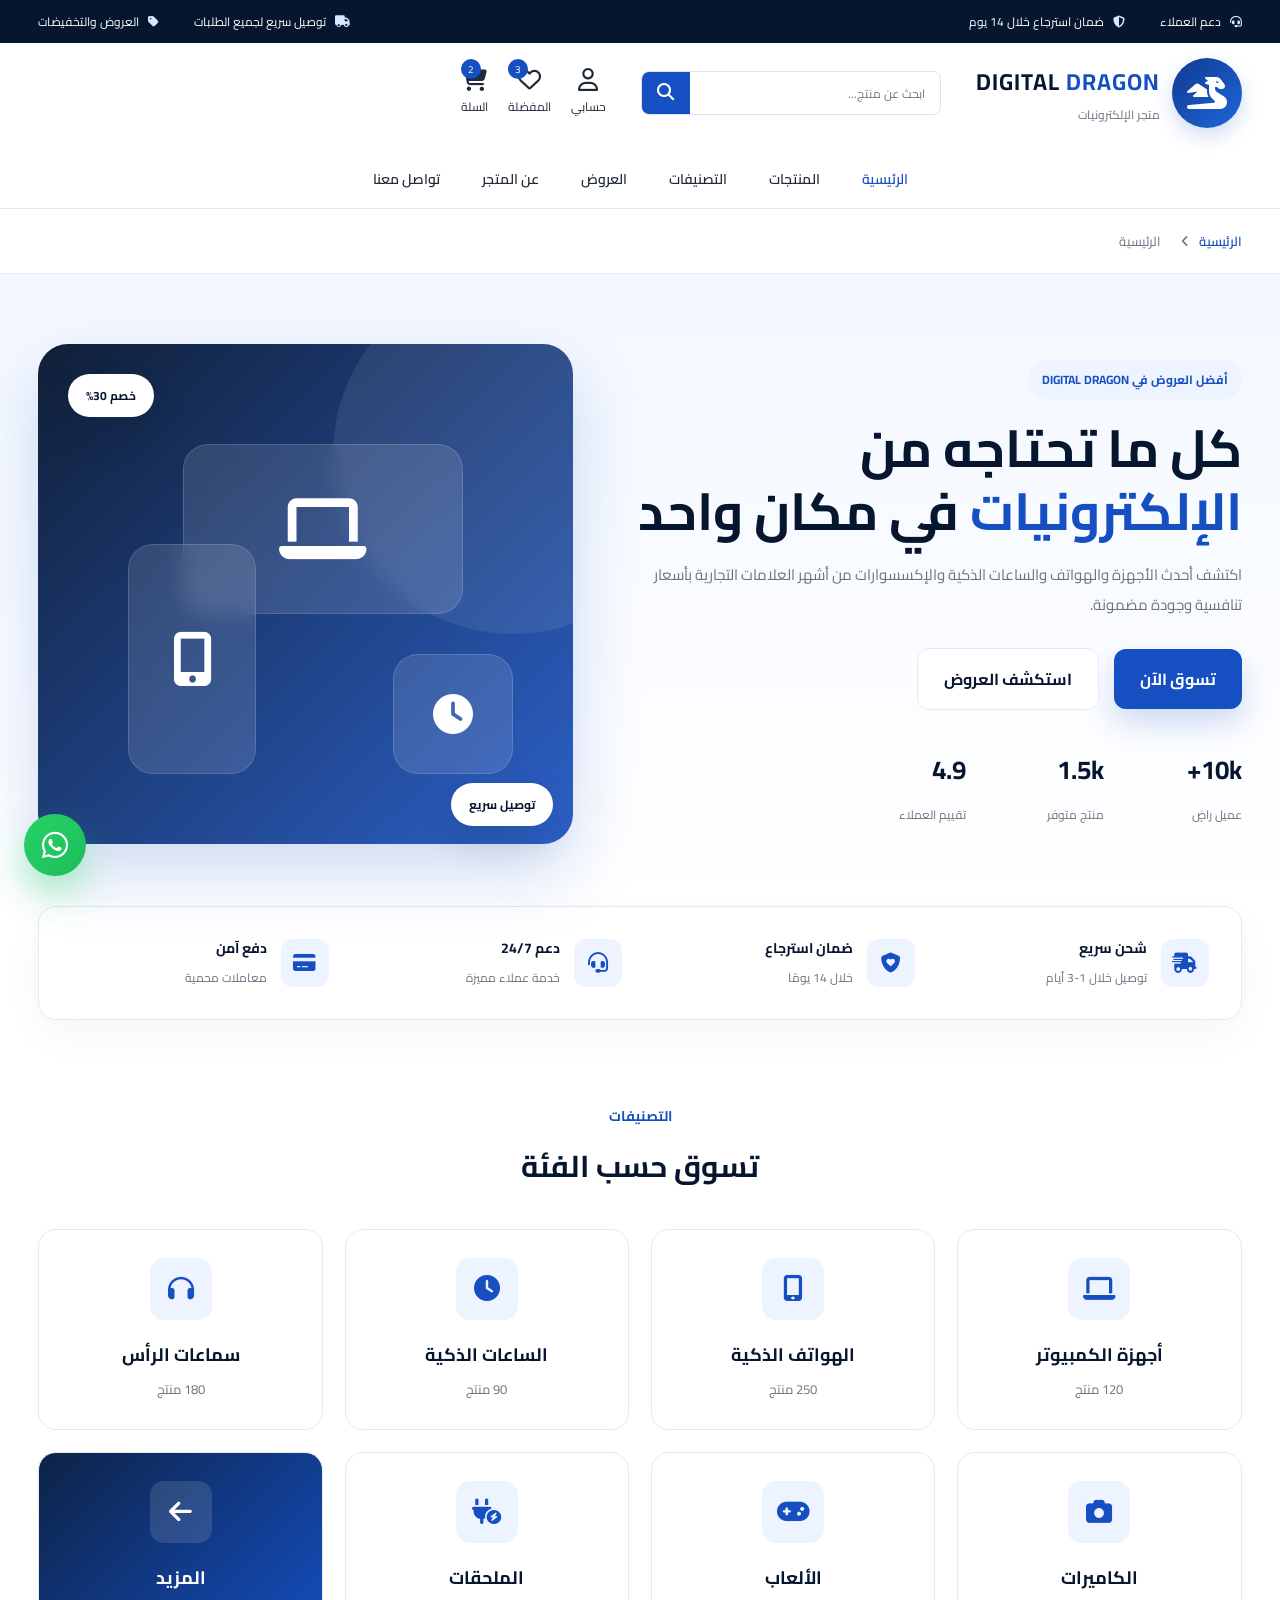
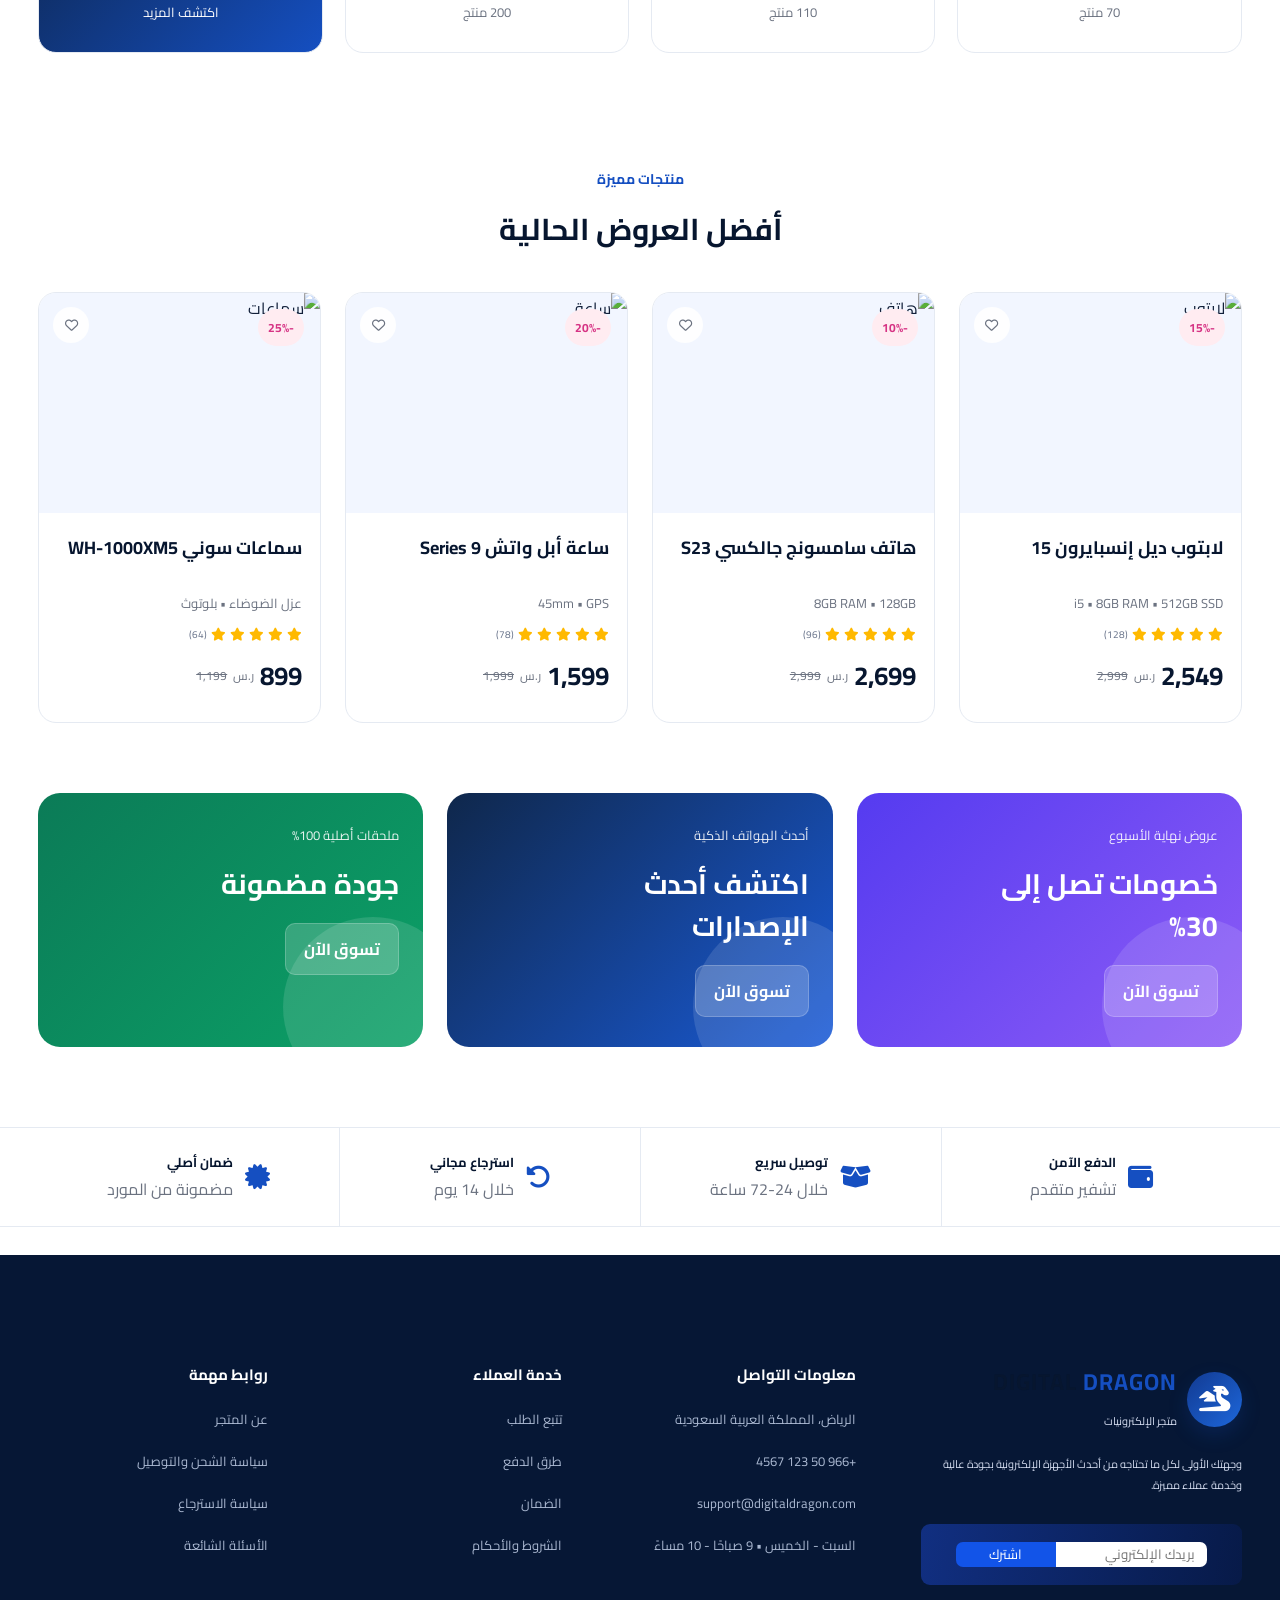
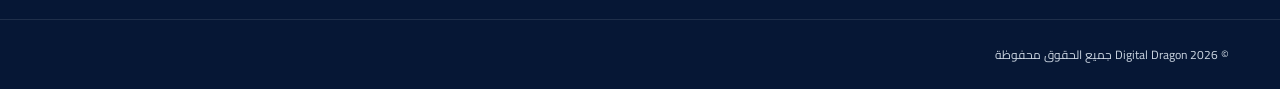
==== commit 20029219: "Add files via upload" ====
--- a/index.html
+++ b/index.html
@@ -51,7 +51,6 @@
                     <li><a href="Categories.html">التصنيفات</a></li>
                     <li><a href="offers.html">العروض</a></li>
                     <li><a href="about.html">عن المتجر</a></li>
-                    <li><a href="add-product.html">إضافة منتجك</a></li>
                     <li><a href="contact us.html">تواصل معنا</a></li>
                 </ul>
             </nav>
@@ -425,14 +424,17 @@
         </div>
     </footer>
 
-<!-- أيقونة واتساب -->
-<a href="contact.html" class="whatsapp-button" aria-label="واتساب" title="تواصل معنا">
-    <i class="fab fa-whatsapp"></i>
-</a>
+    <a
+        class="whatsapp-float"
+        href="https://wa.me/966501234567?text=%D8%A7%D9%84%D8%B3%D9%84%D8%A7%D9%85%20%D8%B9%D9%84%D9%8A%D9%83%D9%85%20%D8%B9%D9%86%20%D8%A7%D9%84%D9%85%D9%86%D8%AA%D8%A7%D8%AC%20%D8%AF%D9%8A%D8%BA%20%D8%A7%D9%84%D9%85%D9%85%D8%AA%D8%A7%D8%82%20%D8%B5%D9%81%D8%A8%D8%A7%D8%8C"
+        target="_blank"
+        rel="noreferrer"
+        aria-label="تواصل عبر الواتساب"
+    >
+        <i class="fa-brands fa-whatsapp"></i>
+    </a>
+
     <script src="https://cdnjs.cloudflare.com/ajax/libs/font-awesome/6.5.1/js/all.min.js"></script>
-
-
-  
 </body>
 
 </html>
--- a/style.css
+++ b/style.css
@@ -43,6 +43,29 @@
     list-style: none;
 }
 
+.whatsapp-float {
+    position: fixed;
+    left: 22px;
+    bottom: 22px;
+    width: 60px;
+    height: 60px;
+    display: flex;
+    align-items: center;
+    justify-content: center;
+    background: linear-gradient(135deg, #25d366, #128c7e);
+    color: var(--white);
+    border-radius: 50%;
+    box-shadow: 0 16px 32px rgba(18, 140, 126, 0.35);
+    font-size: 28px;
+    z-index: 1200;
+    transition: transform 0.25s ease, box-shadow 0.25s ease;
+}
+
+.whatsapp-float:hover {
+    transform: translateY(-3px) scale(1.04);
+    box-shadow: 0 20px 40px rgba(18, 140, 126, 0.45);
+}
+
 .container {
     width: 92%;
     max-width: 1350px;
@@ -494,7 +517,7 @@
 ========================= */
 
 .main-header {
-    background: #ffffff;
+  background: #ffffff;
     border-bottom: 1px solid var(--border);
     padding: 15px 0;
 }
@@ -502,9 +525,14 @@
 .header-content {
     display: flex;
     align-items: center;
-    gap: 20px;
-    justify-content: space-between;
-}
+    flex-wrap: wrap;
+    gap: 35px;
+}
+
+
+/* =========================
+   اللوجو
+========================= */
 
 .logo {
     display: flex;
@@ -542,9 +570,15 @@
     color: var(--gray);
 }
 
+
+/* =========================
+   القائمة
+========================= */
+
 .nav-menu {
-    flex: 1 1 auto;
-    min-width: 0;
+    flex: 1 1 100%;
+    order: 3;
+    width: 100%;
 }
 
 .nav-menu ul {
@@ -564,6 +598,11 @@
 .nav-menu .active {
     color: var(--primary);
 }
+
+
+/* =========================
+   البحث
+========================= */
 
 .search-box {
     width: 300px;
@@ -573,7 +612,6 @@
     display: flex;
     align-items: center;
     overflow: hidden;
-    margin-left: auto;
 }
 
 .search-box input {
@@ -4987,1761 +5025,111 @@
       min-width: 0;
     }
   }
-/* زر تواصل معنا */
-.contact-button {
-    position: fixed;
-    right: 20px;
-    bottom: 85px;
-
-    background-color: #25D366;
-    color: white;
-
-    padding: 7px 14px;
-    border-radius: 18px;
-
-    text-decoration: none;
-    font-size: 13px;
-    font-weight: bold;
-
-    z-index: 9999;
-}
-
-/* أيقونة واتساب */
-.whatsapp-button {
-    position: fixed;
-    right: 20px;
-    bottom: 20px;
-
-    width: 55px;
-    height: 55px;
-
-    background-color: #25D366;
-    color: white;
-
-    border-radius: 50%;
-
-    display: flex;
-    align-items: center;
-    justify-content: center;
-
-    font-size: 32px;
-    text-decoration: none;
-    cursor: pointer;
-
-    z-index: 9999;
-}
-
-/* =========================
-   الإعدادات العامة
-========================= */
-
-* {
+
+
+:root .auth-page {
+  background: linear-gradient(135deg, #eef4ff 0%, #f8fbff 52%, #e7efff 100%);
+  color: var(--text);
+}
+
+:root .auth-page .auth-header {
+  background: #ffffff;
+  border-bottom-color: var(--border);
+  backdrop-filter: none;
+}
+
+:root .auth-page .auth-copy {
+  background: linear-gradient(145deg, #0d2347, #154fc1 78%);
+  border-color: rgba(255, 255, 255, .18);
+  border-radius: 15px;
+}
+
+:root .auth-page .auth-copy h1,
+:root .auth-page .auth-copy p {
+  color: #ffffff;
+}
+
+:root .auth-page .auth-panel h2 {
+  color: var(--dark);
+}
+
+:root .auth-page .auth-field label {
+  color: var(--text);
+  font-weight: 600;
+}
+
+:root .auth-page .auth-copy p {
+  color: #dbe6ff;
+}
+
+:root .auth-page .auth-panel {
+  background: #ffffff;
+  border-color: var(--border);
+  border-radius: 15px;
+  box-shadow: 0 18px 50px rgba(7, 22, 47, .1);
+}
+
+:root .auth-page .auth-panel p,
+:root .auth-page .auth-switch {
+  color: var(--gray);
+}
+
+:root .auth-page .auth-tabs {
+  background: var(--light);
+  border-color: var(--border);
+}
+
+:root .auth-page .auth-tab {
+  color: var(--gray);
+}
+
+:root .auth-page .auth-tab.active,
+:root .auth-page .auth-submit {
+  background: var(--primary);
+  color: #ffffff;
+}
+
+:root .auth-page .auth-field input {
+  background: #fbfcff;
+  border-color: #dce3ef;
+  color: var(--text);
+}
+
+:root .auth-page .auth-copy::after {
+  content: "\1F409";
+  color: #b9d3ff;
+  opacity: .28;
+}
+
+/* Logout message panel: center it when it is the only auth section */
+.auth-main > .auth-panel:only-child {
+  grid-column: 1 / -1;
+  width: 100%;
+  max-width: 520px;
+  margin: 0 auto;
+}
+
+@media (max-width: 760px) {
+  .auth-main > .auth-panel:only-child {
+    max-width: none;
+    width: 100%;
     margin: 0;
-    padding: 0;
-    box-sizing: border-box;
-}
-
-
-html {
-    scroll-behavior: smooth;
-}
-
-
-body {
-    font-family: "Cairo", sans-serif;
-    direction: rtl;
-    color: #18253d;
-    background: #f5f7fb;
-    overflow-x: hidden;
-}
-
-
-a {
-    text-decoration: none;
-}
-
-
-ul {
-    list-style: none;
-}
-
-
-button,
-input,
-textarea,
-select {
-    font-family: inherit;
-}
-
-
-button {
-    cursor: pointer;
-}
-
-
-.container {
-    width: min(1280px, 92%);
-    margin: auto;
-}
-
-
-/* =========================
-   الشريط العلوي
-========================= */
-
-.top-bar {
-    background: #111f35;
-    color: #ffffff;
-    font-size: 12px;
-}
-
-
-.top-bar-content {
-    min-height: 42px;
-
-    display: flex;
-    align-items: center;
-    justify-content: space-between;
-}
-
-
-.top-right,
-.top-left {
-    display: flex;
-    align-items: center;
-    gap: 35px;
-}
-
-
-.top-bar span {
-    display: flex;
-    align-items: center;
-    gap: 7px;
-}
-
-
-.top-bar i {
-    color: #ffffff;
-}
-
-
-/* =========================
-   الهيدر
-========================= */
-
-.main-header {
-    background: #ffffff;
-    border-bottom: 1px solid #edf0f5;
-}
-
-
-.header-content {
-    min-height: 165px;
-
-    display: flex;
-    align-items: center;
-    gap: 25px;
-}
-
-
-.logo {
-    display: flex;
-    align-items: center;
-    gap: 12px;
-    color: #18253d;
-    flex-shrink: 0;
-}
-
-
-.dragon-icon {
-    width: 68px;
-    height: 68px;
-
-    border-radius: 50%;
-
-    background: #28559c;
-
-    display: flex;
-    align-items: center;
-    justify-content: center;
-
-    color: #ffffff;
-    font-size: 30px;
-
-    box-shadow: 0 10px 25px rgba(40, 85, 156, 0.25);
-}
-
-
-.logo-text h2 {
-    font-size: 23px;
-    letter-spacing: 1px;
-    white-space: nowrap;
-}
-
-
-.logo-text h2 span {
-    color: #28559c;
-}
-
-
-.logo-text p {
-    font-size: 12px;
-    color: #788294;
-    margin-top: 3px;
-}
-
-
-/* =========================
-   القائمة
-========================= */
-
-.nav-menu {
-    margin-right: auto;
-}
-
-
-.nav-menu ul {
-    display: flex;
-    align-items: center;
-    gap: 28px;
-}
-
-
-.nav-menu a {
-    position: relative;
-
-    display: block;
-
-    padding: 10px 0;
-
-    color: #23324a;
-
-    font-size: 14px;
-    font-weight: 600;
-
-    transition: 0.3s;
-}
-
-
-.nav-menu a:hover,
-.nav-menu a.active {
-    color: #28559c;
-}
-
-
-.nav-menu a.active::after {
-    content: "";
-
-    position: absolute;
-
-    bottom: 0;
-    right: 0;
-
-    width: 100%;
-    height: 2px;
-
-    background: #28559c;
-
-    border-radius: 10px;
-}
-
-
-/* =========================
-   البحث
-========================= */
-
-.search-box {
-    width: 300px;
-    height: 45px;
-
-    display: flex;
-
-    border: 1px solid #d7dee9;
-
-    border-radius: 8px;
-
-    overflow: hidden;
-
-    flex-shrink: 0;
-}
-
-
-.search-box input {
-    width: 100%;
-    border: none;
-    outline: none;
-
-    padding: 0 15px;
-
-    color: #263750;
-
-    font-size: 13px;
-}
-
-
-.search-box input::placeholder {
-    color: #a1a9b6;
-}
-
-
-.search-box button {
-    width: 55px;
-
-    border: none;
-
-    background: #28559c;
-
-    color: #ffffff;
-
-    font-size: 17px;
-
-    transition: 0.3s;
-}
-
-
-.search-box button:hover {
-    background: #1d447f;
-}
-
-
-/* =========================
-   أيقونات الهيدر
-========================= */
-
-.header-icons {
-    display: flex;
-    align-items: center;
-    gap: 16px;
-}
-
-
-.header-icon {
-    position: relative;
-
-    display: flex;
-    align-items: center;
-    gap: 5px;
-
-    color: #263750;
-
-    font-size: 13px;
-    font-weight: 500;
-
-    cursor: pointer;
-
-    white-space: nowrap;
-}
-
-
-.header-icon i {
-    font-size: 16px;
-}
-
-
-.badge {
-    position: absolute;
-
-    top: -13px;
-    right: -10px;
-
-    width: 20px;
-    height: 20px;
-
-    border-radius: 50%;
-
-    display: flex;
-    align-items: center;
-    justify-content: center;
-
-    background: #28559c;
-
-    color: #ffffff;
-
-    font-size: 10px;
-}
-
-
-.account-menu {
-    position: relative;
-}
-
-
-.account-menu summary {
-    list-style: none;
-}
-
-
-.account-menu summary::-webkit-details-marker {
-    display: none;
-}
-
-
-.account-dropdown {
-    position: absolute;
-
-    top: 35px;
-    right: 0;
-
-    width: 160px;
-
-    padding: 10px;
-
-    background: #ffffff;
-
-    border-radius: 10px;
-
-    box-shadow: 0 10px 30px rgba(16, 31, 53, 0.15);
-
-    z-index: 20;
-}
-
-
-.account-dropdown a {
-    display: block;
-
-    padding: 10px;
-
-    color: #263750;
-
-    font-size: 13px;
-
-    border-radius: 7px;
-}
-
-
-.account-dropdown a:hover {
-    background: #f3f6fa;
-    color: #28559c;
-}
-
-
-/* =========================
-   مسار الصفحة
-========================= */
-
-.breadcrumb {
-    background: #ffffff;
-    border-bottom: 1px solid #edf0f5;
-}
-
-
-.breadcrumb-content {
-    min-height: 62px;
-
-    display: flex;
-    align-items: center;
-    gap: 12px;
-
-    font-size: 13px;
-}
-
-
-.breadcrumb a {
-    color: #28559c;
-    font-weight: 700;
-}
-
-
-.breadcrumb span {
-    color: #8993a1;
-}
-
-
-.breadcrumb i {
-    color: #9ba4b0;
-}
-
-
-/* =========================
-   صفحة التواصل
-========================= */
-
-.contact-page {
-    position: relative;
-
-    padding: 65px 0 70px;
-
-    background:
-        radial-gradient(
-            circle at top right,
-            rgba(40, 85, 156, 0.08),
-            transparent 30%
-        ),
-
-        radial-gradient(
-            circle at bottom left,
-            rgba(40, 85, 156, 0.06),
-            transparent 25%
-        );
-}
-
-
-/* الزخارف */
-
-.contact-decoration {
-    position: absolute;
-
-    border-radius: 50%;
-
-    pointer-events: none;
-}
-
-
-.decoration-one {
-    width: 300px;
-    height: 300px;
-
-    top: 130px;
-    right: -180px;
-
-    border: 45px solid rgba(40, 85, 156, 0.035);
-}
-
-
-.decoration-two {
-    width: 220px;
-    height: 220px;
-
-    bottom: 120px;
-    left: -130px;
-
-    border: 35px solid rgba(40, 85, 156, 0.035);
-}
-
-
-/* =========================
-   عنوان الصفحة
-========================= */
-
-.contact-heading {
-    position: relative;
-
-    width: min(800px, 90%);
-    margin: 0 auto 40px;
-
-    text-align: center;
-}
-
-
-.page-small-title {
-    display: inline-block;
-
-    padding: 7px 18px;
-
-    border-radius: 30px;
-
-    background: #edf3fb;
-
-    color: #28559c;
-
-    font-size: 12px;
-    font-weight: 700;
-}
-
-
-.contact-heading h1 {
-    margin-top: 18px;
-
-    color: #18253d;
-
-    font-size: 45px;
-    font-weight: 800;
-}
-
-
-.contact-heading p {
-    max-width: 650px;
-
-    margin: 12px auto 0;
-
-    color: #718096;
-
-    font-size: 15px;
-    line-height: 2;
-}
-
-
-.heading-line {
-    display: flex;
-    align-items: center;
-    justify-content: center;
-    gap: 6px;
-
-    margin-top: 18px;
-}
-
-
-.heading-line span {
-    width: 6px;
-    height: 6px;
-
-    border-radius: 50%;
-
-    background: #28559c;
-}
-
-
-.heading-line span:first-child,
-.heading-line span:last-child {
-    opacity: 0.4;
-}
-
-
-/* =========================
-   طرق التواصل
-========================= */
-
-.contact-methods {
-    position: relative;
-
-    max-width: 900px;
-
-    margin-bottom: 30px;
-
-    padding: 28px;
-
-    background: #ffffff;
-
-    border: 1px solid #e6ebf2;
-
-    border-radius: 20px;
-
-    box-shadow: 0 15px 40px rgba(18, 38, 68, 0.08);
-}
-
-
-.methods-title {
-    text-align: center;
-
-    margin-bottom: 22px;
-}
-
-
-.methods-title h2 {
-    color: #1d2d46;
-
-    font-size: 20px;
-}
-
-
-.methods-title p {
-    margin-top: 5px;
-
-    color: #7e8897;
-
-    font-size: 13px;
-}
-
-
-.methods-grid {
-    display: grid;
-
-    grid-template-columns: 1fr 1fr;
-
-    gap: 20px;
-}
-
-
-.contact-method {
-    min-height: 155px;
-
-    padding: 25px;
-
-    border-radius: 15px;
-
-    display: flex;
-    align-items: center;
-
-    gap: 16px;
-
-    transition: 0.3s;
-
-    position: relative;
-
-    overflow: hidden;
-}
-
-
-.contact-method:hover {
-    transform: translateY(-5px);
-}
-
-
-/* فتح التطبيق */
-
-.app-method {
-    background: linear-gradient(
-        135deg,
-        #238c3d,
-        #2ead4d
-    );
-
-    color: #ffffff;
-
-    box-shadow: 0 10px 25px rgba(35, 140, 61, 0.22);
-}
-
-
-.app-method::before {
-    content: "";
-
-    position: absolute;
-
-    width: 180px;
-    height: 180px;
-
-    border-radius: 50%;
-
-    background: rgba(255, 255, 255, 0.07);
-
-    left: -80px;
-    bottom: -100px;
-}
-
-
-.app-method:hover {
-    box-shadow: 0 15px 35px rgba(35, 140, 61, 0.3);
-}
-
-
-/* المتصفح */
-
-.browser-method {
-    background: #ffffff;
-
-    color: #20324d;
-
-    border: 1px solid #dce3ec;
-
-    box-shadow: 0 8px 20px rgba(16, 31, 53, 0.04);
-}
-
-
-.browser-method:hover {
-    border-color: #28559c;
-
-    box-shadow: 0 12px 25px rgba(40, 85, 156, 0.12);
-}
-
-
-.method-icon {
-    width: 68px;
-    height: 68px;
-
-    border-radius: 50%;
-
-    display: flex;
-    align-items: center;
-    justify-content: center;
-
-    font-size: 34px;
-
-    flex-shrink: 0;
-}
-
-
-.app-method .method-icon {
-    background: rgba(255, 255, 255, 0.14);
-}
-
-
-.browser-method .method-icon {
-    background: #edf3fb;
-
-    color: #28559c;
-}
-
-
-.method-text {
-    flex: 1;
-}
-
-
-.method-text h3 {
-    font-size: 18px;
-    margin-bottom: 5px;
-}
-
-
-.method-text p {
-    font-size: 12px;
-    opacity: 0.8;
-}
-
-
-.method-arrow {
-    transition: 0.3s;
-}
-
-
-.contact-method:hover .method-arrow {
-    transform: translateX(-6px);
-}
-
-
-/* =========================
-   المحتوى الرئيسي
-========================= */
-
-.contact-main {
-    position: relative;
-
-    display: grid;
-
-    grid-template-columns: 380px 1fr;
-
-    gap: 25px;
-
-    align-items: start;
-}
-
-
-/* =========================
-   بطاقة المعلومات
-========================= */
-
-.contact-info-card {
-    padding: 28px;
-
-    background: #ffffff;
-
-    border: 1px solid #e5eaf1;
-
-    border-radius: 18px;
-
-    box-shadow: 0 12px 35px rgba(16, 31, 53, 0.07);
-}
-
-
-.card-title {
-    display: flex;
-    align-items: center;
-
-    gap: 12px;
-
-    padding-bottom: 22px;
-
-    border-bottom: 1px solid #edf0f5;
-
-    margin-bottom: 10px;
-}
-
-
-.card-icon {
-    width: 50px;
-    height: 50px;
-
-    border-radius: 14px;
-
-    display: flex;
-    align-items: center;
-    justify-content: center;
-
-    background: #edf3fb;
-
-    color: #28559c;
-
-    font-size: 20px;
-}
-
-
-.card-title h2 {
-    font-size: 19px;
-    color: #1b2b44;
-}
-
-
-.card-title p {
-    font-size: 11px;
-
-    color: #87919f;
-
-    margin-top: 4px;
-}
-
-
-/* معلومات الاتصال */
-
-.contact-info-item {
-    display: flex;
-    align-items: center;
-
-    gap: 14px;
-
-    padding: 17px 0;
-
-    border-bottom: 1px solid #edf0f5;
-}
-
-
-.info-icon {
-    width: 48px;
-    height: 48px;
-
-    border-radius: 50%;
-
-    display: flex;
-    align-items: center;
-    justify-content: center;
-
-    flex-shrink: 0;
-
-    background: #f1f5fa;
-
-    color: #28559c;
-
-    font-size: 17px;
-}
-
-
-.info-content {
-    display: flex;
-    flex-direction: column;
-}
-
-
-.info-content span {
-    color: #7d8796;
-
-    font-size: 11px;
-
-    margin-bottom: 3px;
-}
-
-
-.info-content strong {
-    color: #263750;
-
-    font-size: 12px;
-
-    font-weight: 700;
-}
-
-
-.info-content small {
-    margin-top: 3px;
-
-    color: #87919f;
-
-    font-size: 10px;
-}
-
-
-/* السوشيال */
-
-.contact-social {
-    margin-top: 22px;
-}
-
-
-.contact-social h3 {
-    text-align: center;
-
-    color: #263750;
-
-    font-size: 14px;
-
-    margin-bottom: 15px;
-}
-
-
-.social-list {
-    display: flex;
-    justify-content: center;
-
-    gap: 12px;
-}
-
-
-.social-list a {
-    width: 42px;
-    height: 42px;
-
-    border: 1px solid #dce3ec;
-
-    border-radius: 50%;
-
-    display: flex;
-    align-items: center;
-    justify-content: center;
-
-    color: #28559c;
-
-    transition: 0.3s;
-}
-
-
-.social-list a:hover {
-    transform: translateY(-4px);
-
-    background: #28559c;
-
-    border-color: #28559c;
-
-    color: #ffffff;
-}
-
-
-/* =========================
-   نموذج التواصل
-========================= */
-
-.contact-form-card {
-    padding: 32px;
-
-    background: #ffffff;
-
-    border: 1px solid #e5eaf1;
-
-    border-radius: 18px;
-
-    box-shadow: 0 12px 35px rgba(16, 31, 53, 0.07);
-}
-
-
-.form-heading {
-    margin-bottom: 25px;
-}
-
-
-.form-heading h2 {
-    position: relative;
-
-    display: inline-block;
-
-    color: #1b2b44;
-
-    font-size: 22px;
-
-    padding-bottom: 10px;
-}
-
-
-.form-heading h2::after {
-    content: "";
-
-    position: absolute;
-
-    bottom: 0;
-    right: 0;
-
-    width: 55px;
-    height: 3px;
-
-    background: #28559c;
-
-    border-radius: 5px;
-}
-
-
-.form-heading p {
-    margin-top: 10px;
-
-    color: #7e8897;
-
-    font-size: 12px;
-}
-
-
-.form-row {
-    display: grid;
-
-    grid-template-columns: 1fr 1fr;
-
-    gap: 18px;
-}
-
-
-.form-group {
-    margin-bottom: 18px;
-}
-
-
-.form-group label {
-    display: block;
-
-    color: #34445c;
-
-    font-size: 13px;
-
-    font-weight: 700;
-
-    margin-bottom: 8px;
-}
-
-
-.input-wrapper,
-.textarea-wrapper {
-    position: relative;
-}
-
-
-.input-wrapper i,
-.textarea-wrapper > i {
-    position: absolute;
-
-    top: 50%;
-    right: 16px;
-
-    transform: translateY(-50%);
-
-    color: #8d98a7;
-
-    font-size: 15px;
-}
-
-
-.input-wrapper input,
-.input-wrapper select {
-    width: 100%;
-    height: 50px;
-
-    border: 1px solid #dce3ec;
-
-    border-radius: 10px;
-
-    outline: none;
-
-    padding: 0 45px 0 15px;
-
-    color: #34445c;
-
-    font-size: 12px;
-
-    background: #ffffff;
-
-    transition: 0.3s;
-}
-
-
-.input-wrapper input:focus,
-.input-wrapper select:focus,
-.textarea-wrapper textarea:focus {
-    border-color: #28559c;
-
-    box-shadow: 0 0 0 3px rgba(40, 85, 156, 0.08);
-}
-
-
-.input-wrapper select {
-    cursor: pointer;
-}
-
-
-.textarea-wrapper textarea {
-    width: 100%;
-    height: 145px;
-
-    resize: vertical;
-
-    border: 1px solid #dce3ec;
-
-    border-radius: 10px;
-
-    outline: none;
-
-    padding: 16px 45px 15px 15px;
-
-    color: #34445c;
-
-    font-size: 12px;
-
-    transition: 0.3s;
-}
-
-
-.textarea-wrapper > i {
-    top: 20px;
-    transform: none;
-}
-
-
-/* زر الإرسال */
-
-.send-message-btn {
-    width: 100%;
-    height: 52px;
-
-    border: none;
-
-    border-radius: 10px;
-
-    background: #28559c;
-
-    color: #ffffff;
-
-    font-size: 14px;
-    font-weight: 700;
-
-    display: flex;
-    align-items: center;
-    justify-content: center;
-
-    gap: 10px;
-
-    transition: 0.3s;
-}
-
-
-.send-message-btn:hover {
-    background: #1e447e;
-
-    transform: translateY(-2px);
-
-    box-shadow: 0 10px 20px rgba(40, 85, 156, 0.2);
-}
-
-
-/* =========================
-   مميزات التواصل
-========================= */
-
-.contact-features {
-    display: grid;
-
-    grid-template-columns: repeat(3, 1fr);
-
-    gap: 20px;
-
-    margin-top: 28px;
-}
-
-
-.contact-feature {
-    display: flex;
-    align-items: center;
-
-    gap: 15px;
-
-    padding: 22px;
-
-    background: #ffffff;
-
-    border: 1px solid #e5eaf1;
-
-    border-radius: 15px;
-}
-
-
-.contact-feature > div {
-    width: 50px;
-    height: 50px;
-
-    border-radius: 50%;
-
-    display: flex;
-    align-items: center;
-    justify-content: center;
-
-    flex-shrink: 0;
-
-    background: #edf3fb;
-
-    color: #28559c;
-
-    font-size: 19px;
-}
-
-
-.contact-feature h3 {
-    color: #263750;
-
-    font-size: 14px;
-
-    margin-bottom: 3px;
-}
-
-
-.contact-feature p {
-    color: #8993a1;
-
-    font-size: 11px;
-}
-
-
-/* =========================
-   الفوتر
-========================= */
-
-footer {
-    background: #111f35;
-    color: #ffffff;
-
-    margin-top: 0;
-}
-
-
-.footer-grid {
-    padding: 55px 0 40px;
-
-    display: grid;
-
-    grid-template-columns: 1.5fr 1fr 1fr 1fr;
-
-    gap: 45px;
-}
-
-
-.footer-column h3 {
-    font-size: 16px;
-
-    margin-bottom: 20px;
-}
-
-
-.footer-logo {
-    display: flex;
-    align-items: center;
-
-    gap: 12px;
-}
-
-
-.footer-logo .dragon-icon {
-    width: 58px;
-    height: 58px;
-
-    font-size: 25px;
-}
-
-
-.footer-text {
-    max-width: 340px;
-
-    color: #aeb8c5;
-
-    font-size: 13px;
-
-    line-height: 2;
-
-    margin: 20px 0;
-}
-
-
-.newsletter {
-    display: flex;
-
-    max-width: 350px;
-}
-
-
-.newsletter input {
-    width: 100%;
-    height: 45px;
-
-    border: none;
-
-    border-radius: 0 8px 8px 0;
-
-    outline: none;
-
-    padding: 0 12px;
-
-    font-size: 12px;
-}
-
-
-.newsletter button {
-    border: none;
-
-    padding: 0 18px;
-
-    background: #28559c;
-
-    color: #ffffff;
-
-    border-radius: 8px 0 0 8px;
-}
-
-
-.footer-column ul {
-    display: flex;
-    flex-direction: column;
-
-    gap: 13px;
-}
-
-
-.footer-column ul a {
-    color: #aeb8c5;
-
-    font-size: 12px;
-
-    transition: 0.3s;
-}
-
-
-.footer-column ul a:hover {
-    color: #ffffff;
-
-    padding-right: 5px;
-}
-
-
-.footer-bottom {
-    text-align: center;
-
-    padding: 18px;
-
-    border-top: 1px solid rgba(255, 255, 255, 0.08);
-
-    color: #aeb8c5;
-
-    font-size: 12px;
-}
-
-
-/* =========================
-   زر تواصل معنا
-========================= */
-
-.contact-button {
-    position: fixed;
-
-    left: 30px;
-    bottom: 95px;
-
-    padding: 12px 22px;
-
-    border-radius: 30px;
-
-    background: #24a148;
-
-    color: #ffffff;
-
-    font-size: 13px;
-    font-weight: 700;
-
-    box-shadow: 0 8px 20px rgba(36, 161, 72, 0.25);
-
-    z-index: 100;
-
-    transition: 0.3s;
-}
-
-
-.contact-button:hover {
-    background: #1d883b;
-
-    transform: translateY(-3px);
-}
-
-
-/* =========================
-   زر واتساب
-========================= */
-
-.whatsapp-button {
-    position: fixed;
-
-    left: 30px;
-    bottom: 28px;
-
-    width: 58px;
-    height: 58px;
-
-    border-radius: 50%;
-
-    display: flex;
-    align-items: center;
-    justify-content: center;
-
-    background: #25d366;
-
-    color: #ffffff;
-
-    font-size: 30px;
-    text-decoration: none;
-    cursor: pointer;
-
-    box-shadow: 0 8px 22px rgba(37, 211, 102, 0.3);
-
-    z-index: 100;
-
-    transition: 0.3s;
-}
-
-
-.whatsapp-button:hover {
-    transform: scale(1.08);
-}
-
-
-/* =========================
-   الشاشات المتوسطة
-========================= */
-
-@media (max-width: 1200px) {
-
-    .header-content {
-        flex-wrap: wrap;
-
-        padding: 25px 0;
-    }
-
-
-    .nav-menu {
-        order: 3;
-
-        width: 100%;
-    }
-
-
-    .nav-menu ul {
-        justify-content: center;
-    }
-
-
-    .search-box {
-        width: 280px;
-    }
-
-
-    .contact-main {
-        grid-template-columns: 330px 1fr;
-    }
-
-
-    .footer-grid {
-        grid-template-columns: 1.5fr 1fr 1fr;
-    }
-
-
-    .footer-column:first-child {
-        grid-column: span 3;
-    }
-
-}
-
-
-/* =========================
-   التابلت
-========================= */
-
-@media (max-width: 900px) {
-
-    .top-bar-content {
-        padding: 10px 0;
-
-        gap: 10px;
-
-        flex-wrap: wrap;
-    }
-
-
-    .top-right,
-    .top-left {
-        gap: 15px;
-    }
-
-
-    .contact-main {
-        grid-template-columns: 1fr;
-    }
-
-
-    .contact-info-card {
-        max-width: 100%;
-    }
-
-
-    .contact-features {
-        grid-template-columns: 1fr;
-    }
-
-
-    .footer-grid {
-        grid-template-columns: 1fr 1fr;
-    }
-
-
-    .footer-column:first-child {
-        grid-column: span 2;
-    }
-
-}
-
-
-/* =========================
-   الموبايل
-========================= */
-
-@media (max-width: 650px) {
-
-    .container {
-        width: 92%;
-    }
-
-
-    .top-bar-content {
-        justify-content: center;
-
-        font-size: 10px;
-    }
-
-
-    .top-right,
-    .top-left {
-        justify-content: center;
-
-        flex-wrap: wrap;
-    }
-
-
-    .header-content {
-        justify-content: center;
-    }
-
-
-    .logo {
-        width: 100%;
-
-        justify-content: center;
-    }
-
-
-    .search-box {
-        width: 100%;
-    }
-
-
-    .header-icons {
-        width: 100%;
-
-        justify-content: center;
-    }
-
-
-    .nav-menu {
-        overflow-x: auto;
-    }
-
-
-    .nav-menu ul {
-        width: max-content;
-
-        justify-content: flex-start;
-
-        gap: 22px;
-
-        padding: 0 5px;
-    }
-
-
-    .contact-page {
-        padding: 45px 0;
-    }
-
-
-    .contact-heading h1 {
-        font-size: 34px;
-    }
-
-
-    .contact-heading p {
-        font-size: 13px;
-    }
-
-
-    .contact-methods {
-        padding: 20px;
-    }
-
-
-    .methods-grid {
-        grid-template-columns: 1fr;
-    }
-
-
-    .contact-method {
-        min-height: 130px;
-    }
-
-
-    .form-row {
-        grid-template-columns: 1fr;
-        gap: 0;
-    }
-
-
-    .contact-form-card {
-        padding: 22px;
-    }
-
-
-    .footer-grid {
-        grid-template-columns: 1fr;
-
-        text-align: center;
-    }
-
-
-    .footer-column:first-child {
-        grid-column: auto;
-    }
-
-
-    .footer-logo {
-        justify-content: center;
-    }
-
-
-    .footer-text {
-        margin-left: auto;
-        margin-right: auto;
-    }
-
-
-    .newsletter {
-        margin: auto;
-    }
-
-
-    
-}
-.contact-button {
-    position: fixed !important;
-
-    left: auto !important;
-    right: 30px !important;
-
-    top: auto !important;
-    bottom: 95px !important;
-
-    width: auto !important;
-    max-width: max-content !important;
-    height: auto !important;
-
-    padding: 12px 22px !important;
-    margin: 0 !important;
-
-    display: flex !important;
-    align-items: center !important;
-    justify-content: center !important;
-
-    background: #24a148 !important;
-    color: #ffffff !important;
-
-    border-radius: 30px !important;
-
-    font-size: 13px !important;
-    font-weight: 700 !important;
-
-    white-space: nowrap !important;
-
-    z-index: 9999 !important;
-
-    box-shadow: 0 8px 20px rgba(36, 161, 72, 0.25) !important;
-}
-.contact-button:hover {
-    background: #1d883b !important;
-    transform: translateY(-3px);
-}
-
-    .whatsapp-button {
-        right: 18px;
-        bottom: 18px;
-
-        width: 52px;
-        height: 52px;
-    }+  }
+}
+
+/* Auth pages: keep header branding and back link readable on the light header */
+:root .auth-page .logo-text h2 {
+  color: var(--dark);
+}
+
+:root .auth-page .logo-text h2 span {
+  color: var(--primary);
+}
+
+:root .auth-page .auth-back {
+  color: var(--primary);
+  border-color: var(--border);
+  background: #ffffff;
+}
+
+
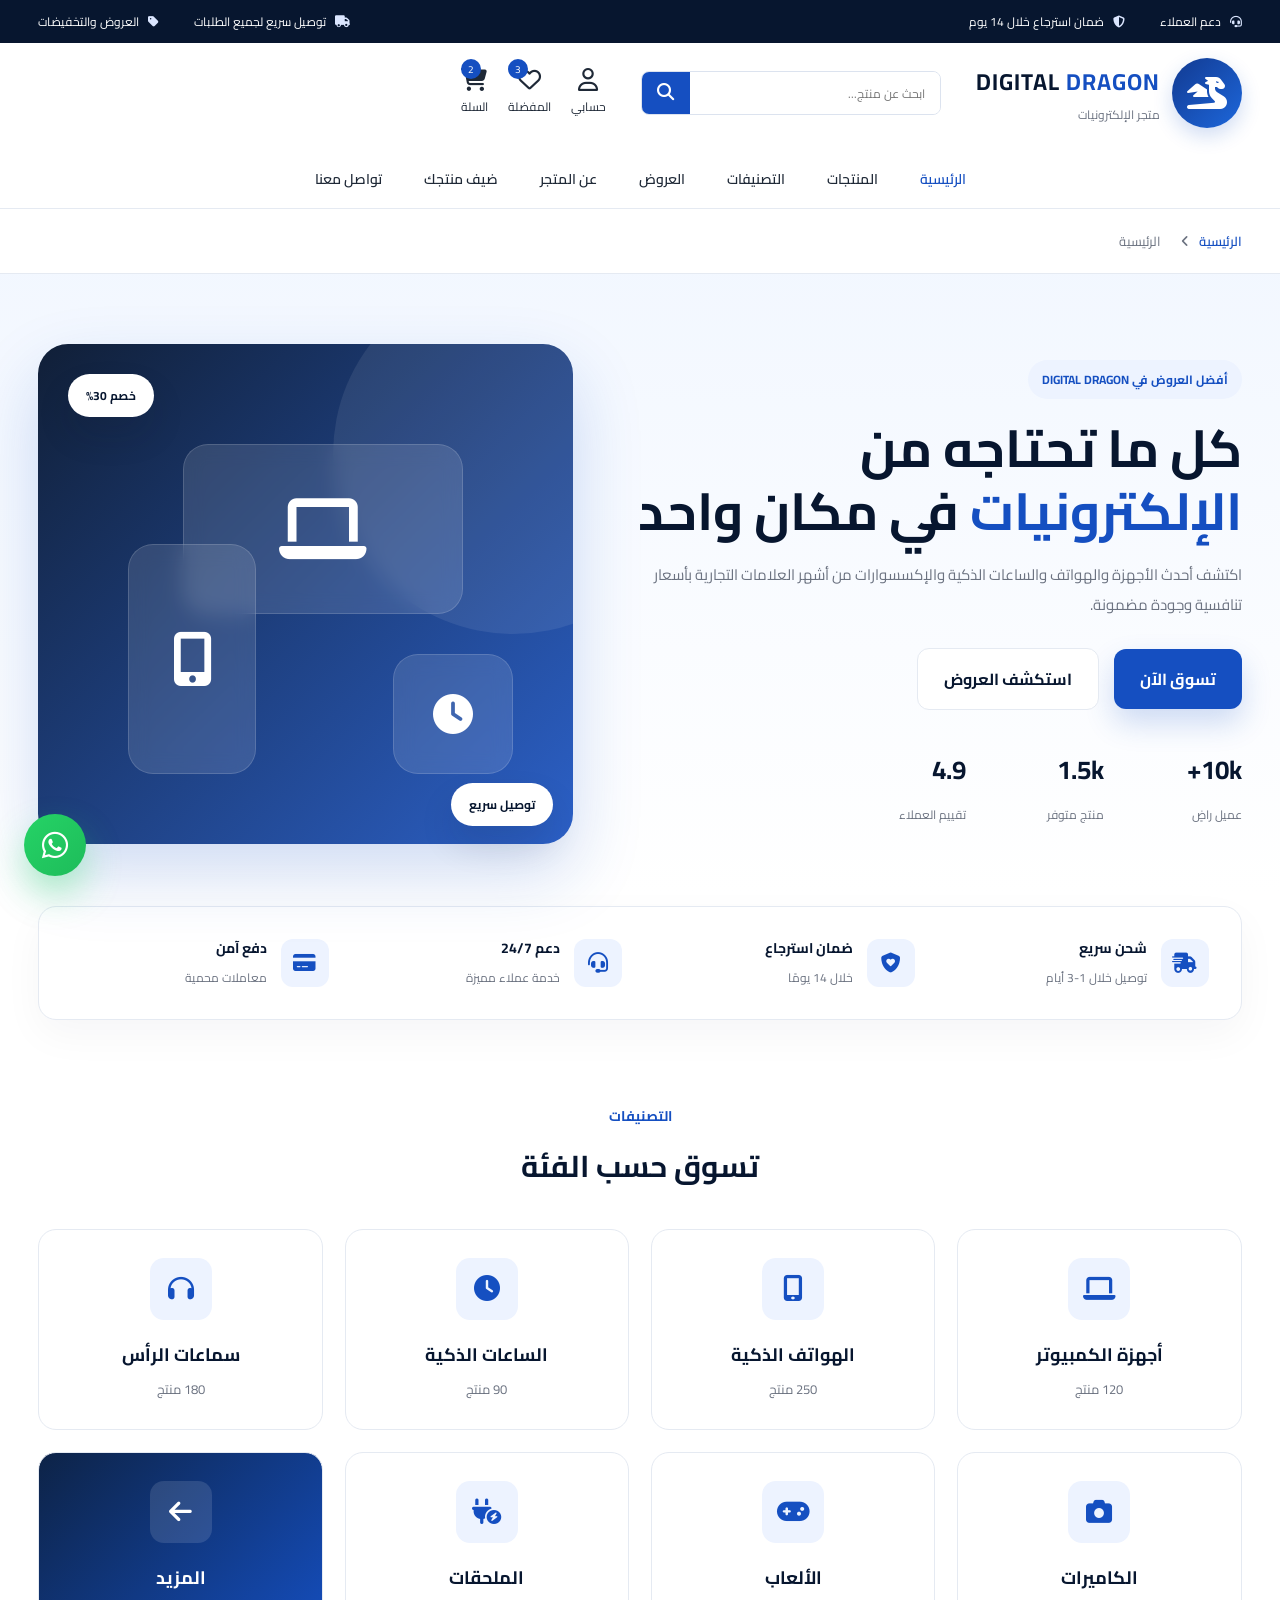
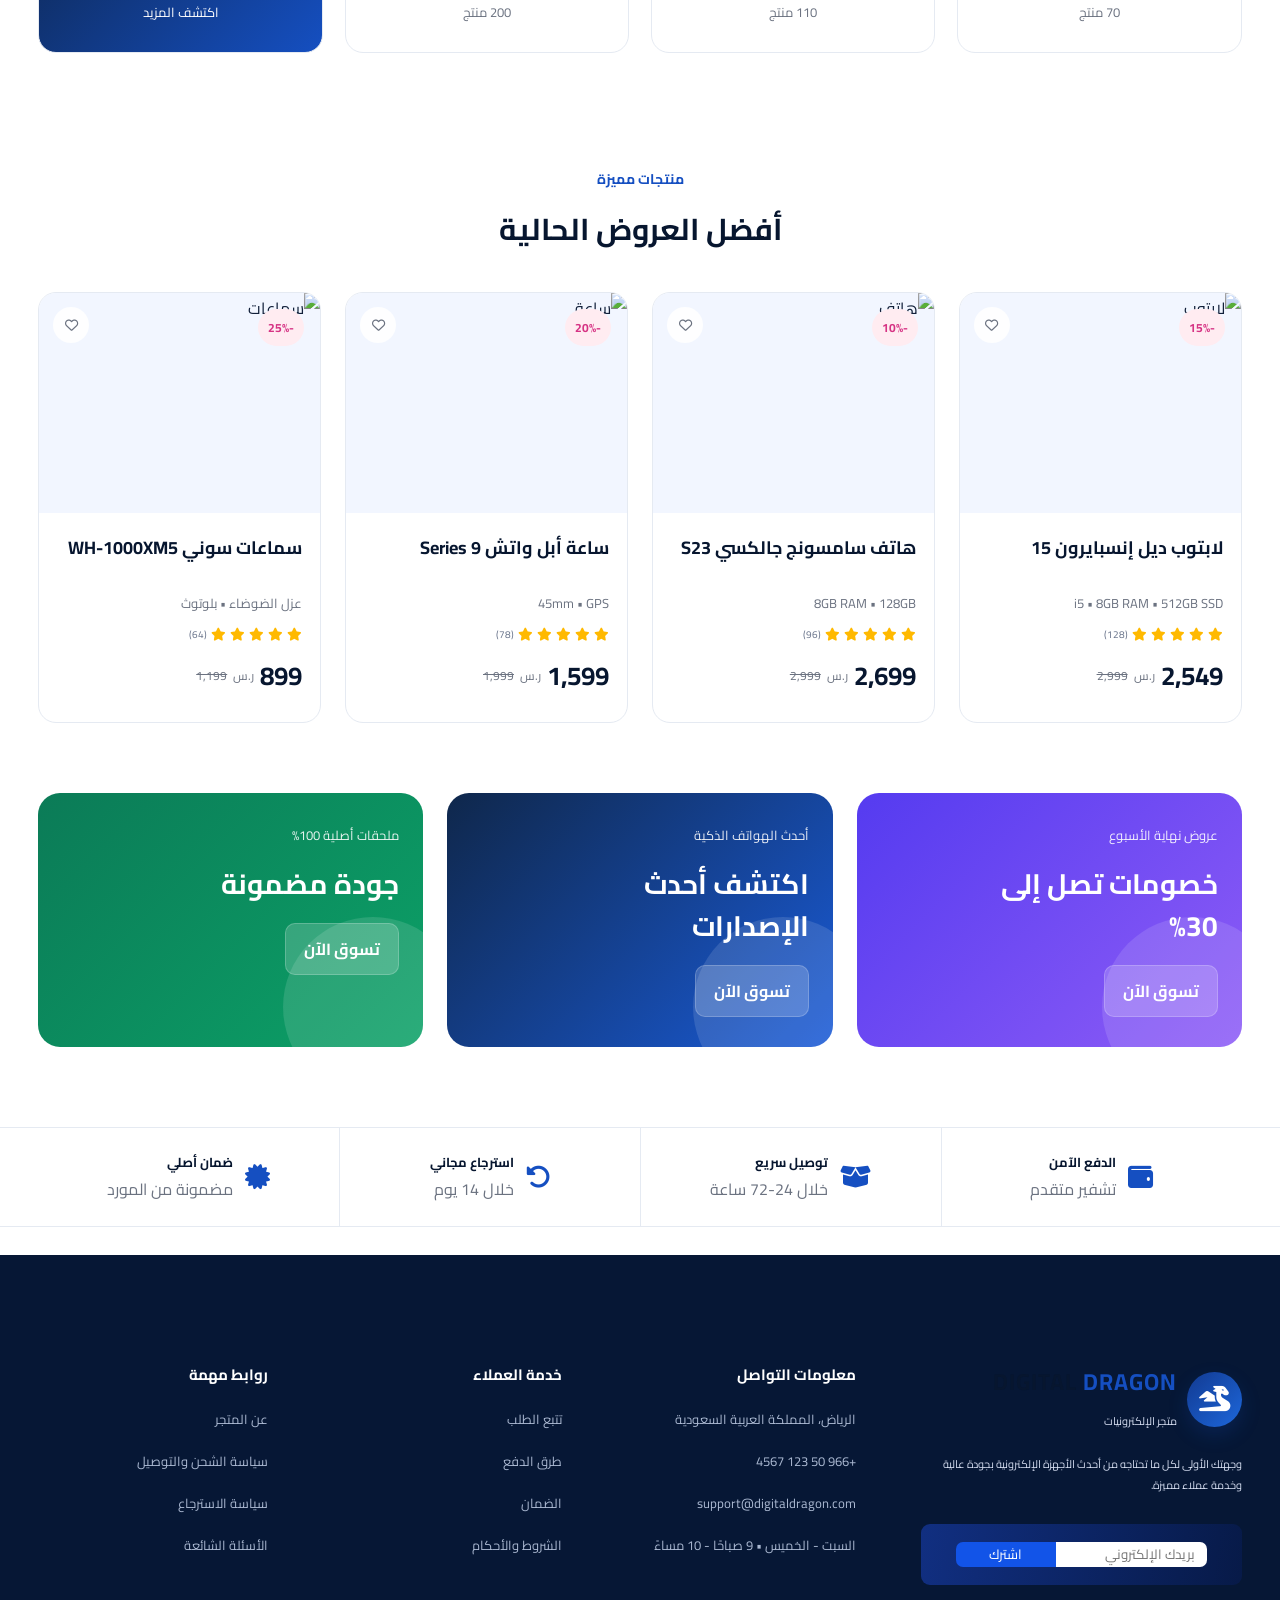
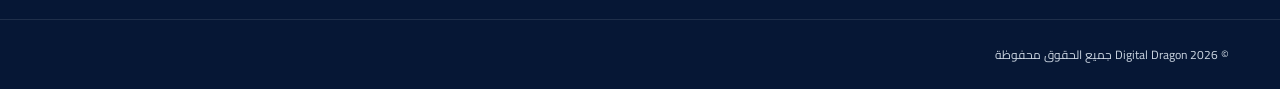
==== commit c178e510: "Update print statement from 'Hello' to 'Goodbye'" ====
--- a/index.html
+++ b/index.html
@@ -51,6 +51,8 @@
                     <li><a href="Categories.html">التصنيفات</a></li>
                     <li><a href="offers.html">العروض</a></li>
                     <li><a href="about.html">عن المتجر</a></li>
+                     <li><a href="add-product.html">ضيف منتجك</a></li>
+
                     <li><a href="contact us.html">تواصل معنا</a></li>
                 </ul>
             </nav>
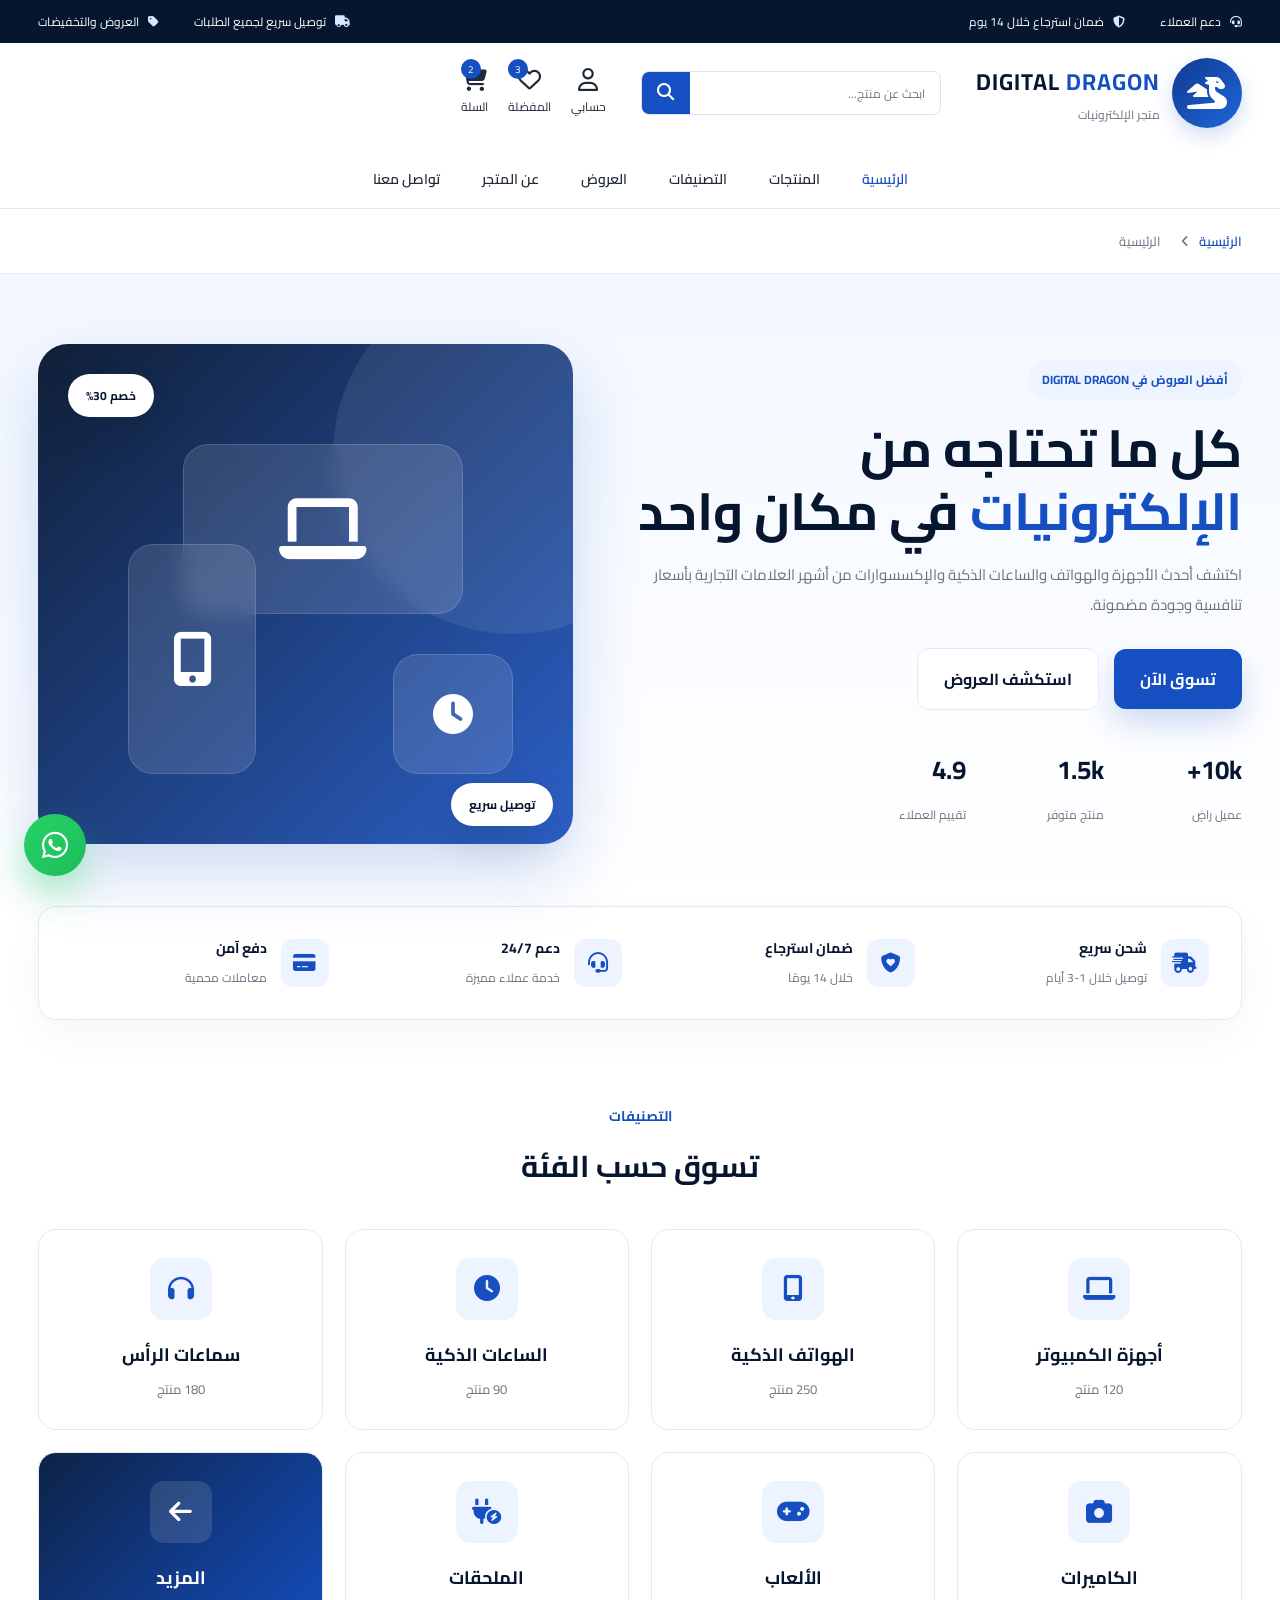
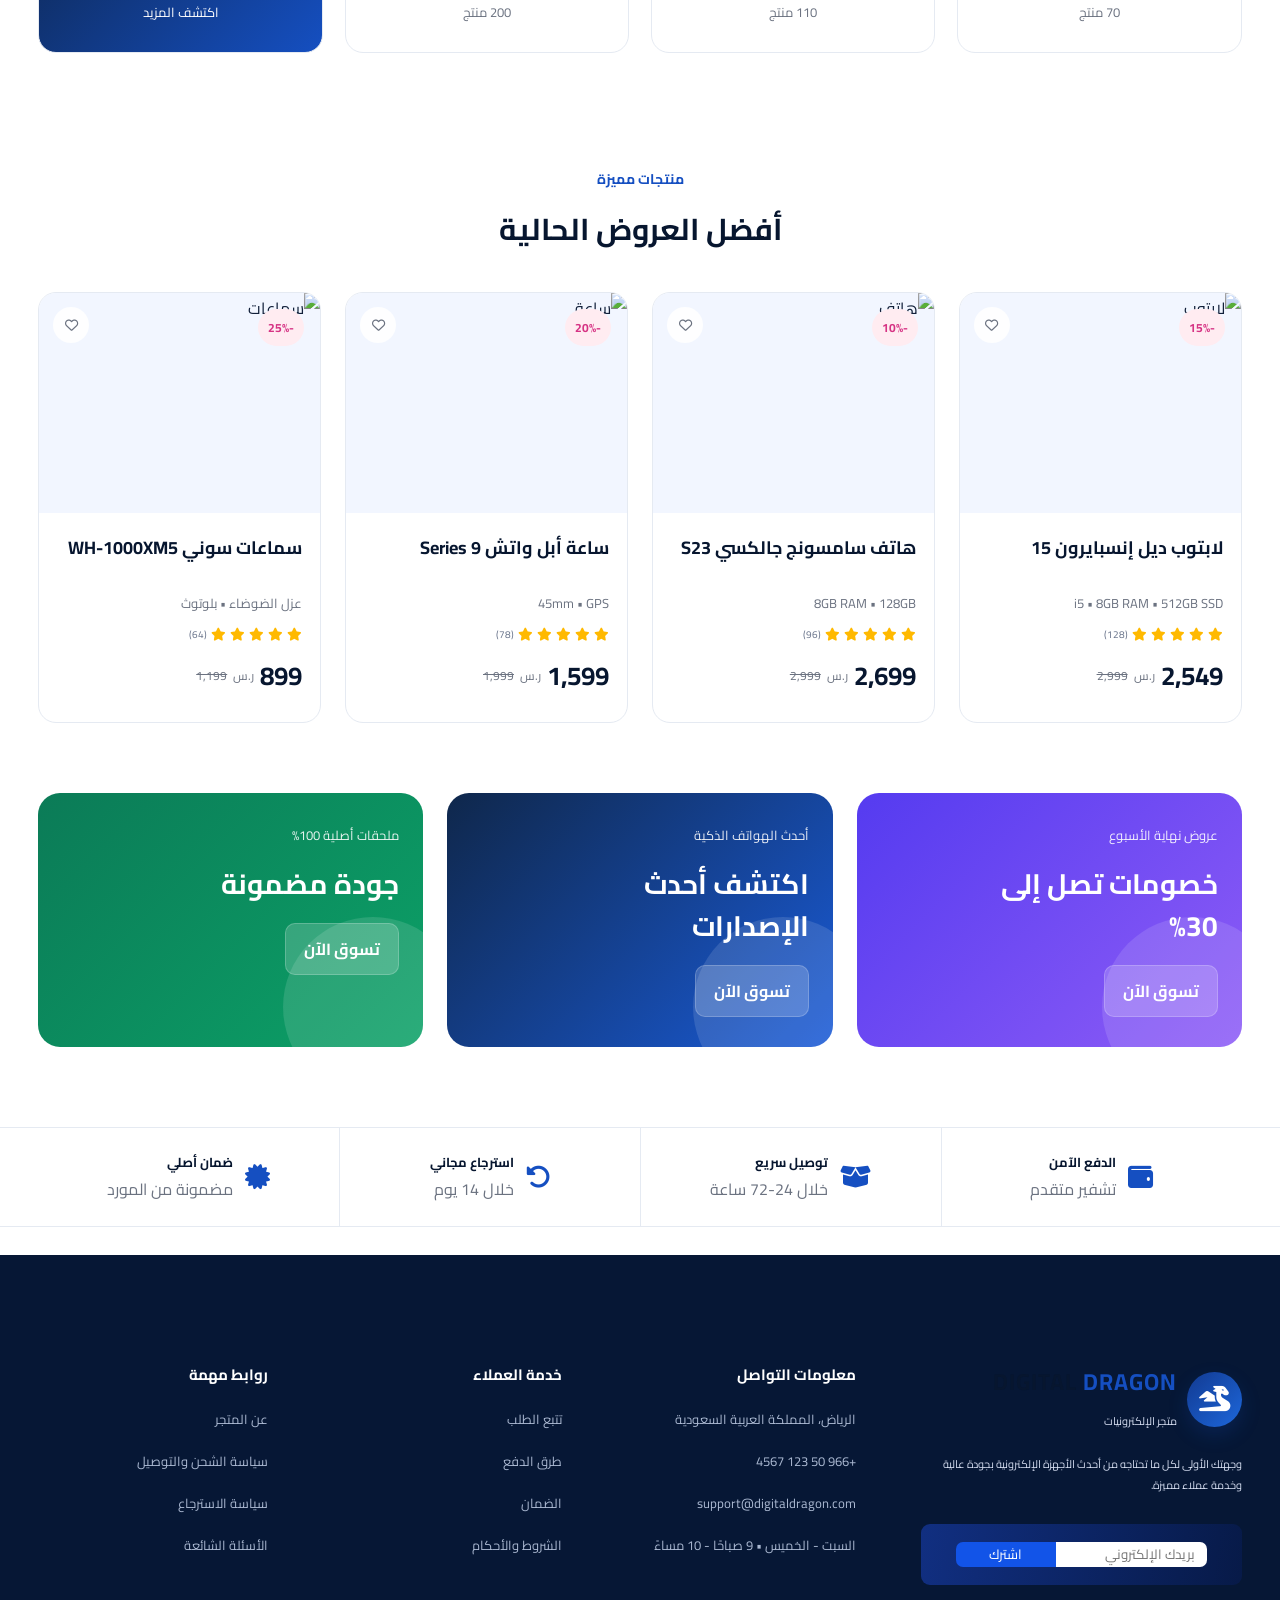
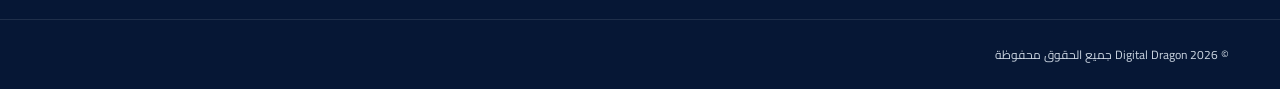
==== commit 7da6a96e: "Add files via upload" ====
--- a/index.html
+++ b/index.html
@@ -18,6 +18,10 @@
 </head>
 
 <body>
+    <div class="page-loader" id="pageLoader" aria-live="polite" aria-label="جارٍ تحميل الصفحة">
+        <div class="loader-ring"></div>
+        <div class="loader-brand">DIGITAL <span>DRAGON</span></div>
+    </div>
 
     <div class="top-bar">
         <div class="container top-bar-content">
@@ -51,8 +55,6 @@
                     <li><a href="Categories.html">التصنيفات</a></li>
                     <li><a href="offers.html">العروض</a></li>
                     <li><a href="about.html">عن المتجر</a></li>
-                     <li><a href="add-product.html">ضيف منتجك</a></li>
-
                     <li><a href="contact us.html">تواصل معنا</a></li>
                 </ul>
             </nav>
@@ -437,6 +439,17 @@
     </a>
 
     <script src="https://cdnjs.cloudflare.com/ajax/libs/font-awesome/6.5.1/js/all.min.js"></script>
+    <script>
+        window.addEventListener("load", function () {
+            const loader = document.getElementById("pageLoader");
+            if (!loader) return;
+
+            setTimeout(function () {
+                loader.classList.add("hidden");
+                document.body.classList.add("loaded");
+            }, 500);
+        });
+    </script>
 </body>
 
 </html>
--- a/style.css
+++ b/style.css
@@ -32,6 +32,58 @@
     font-family: "Cairo", sans-serif;
     background: var(--light);
     color: var(--text);
+    overflow: hidden;
+}
+
+body.loaded {
+    overflow-x: hidden;
+}
+
+.page-loader {
+    position: fixed;
+    inset: 0;
+    z-index: 99999;
+    display: flex;
+    flex-direction: column;
+    align-items: center;
+    justify-content: center;
+    gap: 18px;
+    background: rgba(7, 22, 47, 0.96);
+    transition: opacity 0.45s ease, visibility 0.45s ease;
+}
+
+.page-loader.hidden {
+    opacity: 0;
+    visibility: hidden;
+    pointer-events: none;
+}
+
+.loader-ring {
+    width: 72px;
+    height: 72px;
+    border: 4px solid rgba(255, 255, 255, 0.15);
+    border-top-color: #8ab8ff;
+    border-right-color: #5ad7b1;
+    border-radius: 50%;
+    animation: spinLoader 1s linear infinite;
+    box-shadow: 0 0 24px rgba(138, 184, 255, 0.4);
+}
+
+.loader-brand {
+    color: #eef4ff;
+    letter-spacing: 2px;
+    font-size: 14px;
+    font-weight: 700;
+}
+
+.loader-brand span {
+    color: #8ab8ff;
+}
+
+@keyframes spinLoader {
+    to {
+        transform: rotate(360deg);
+    }
 }
 
 a {
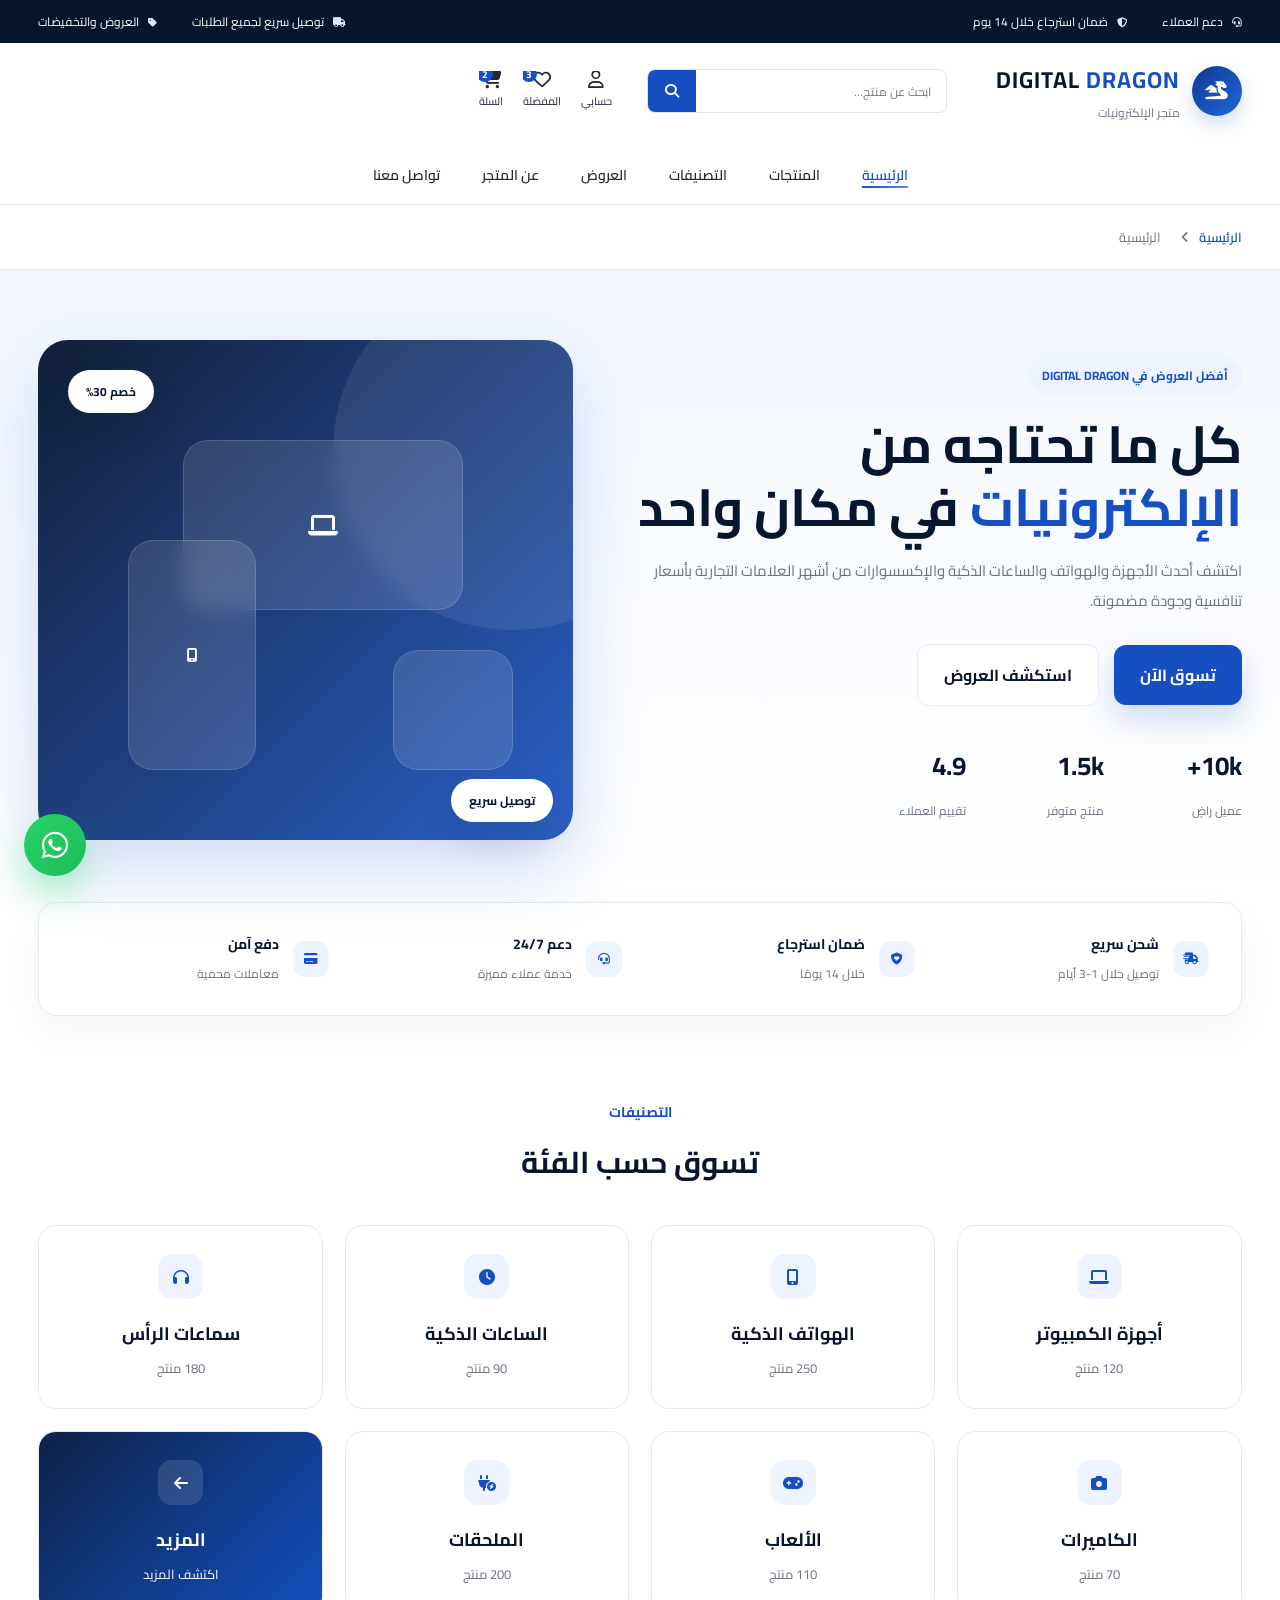
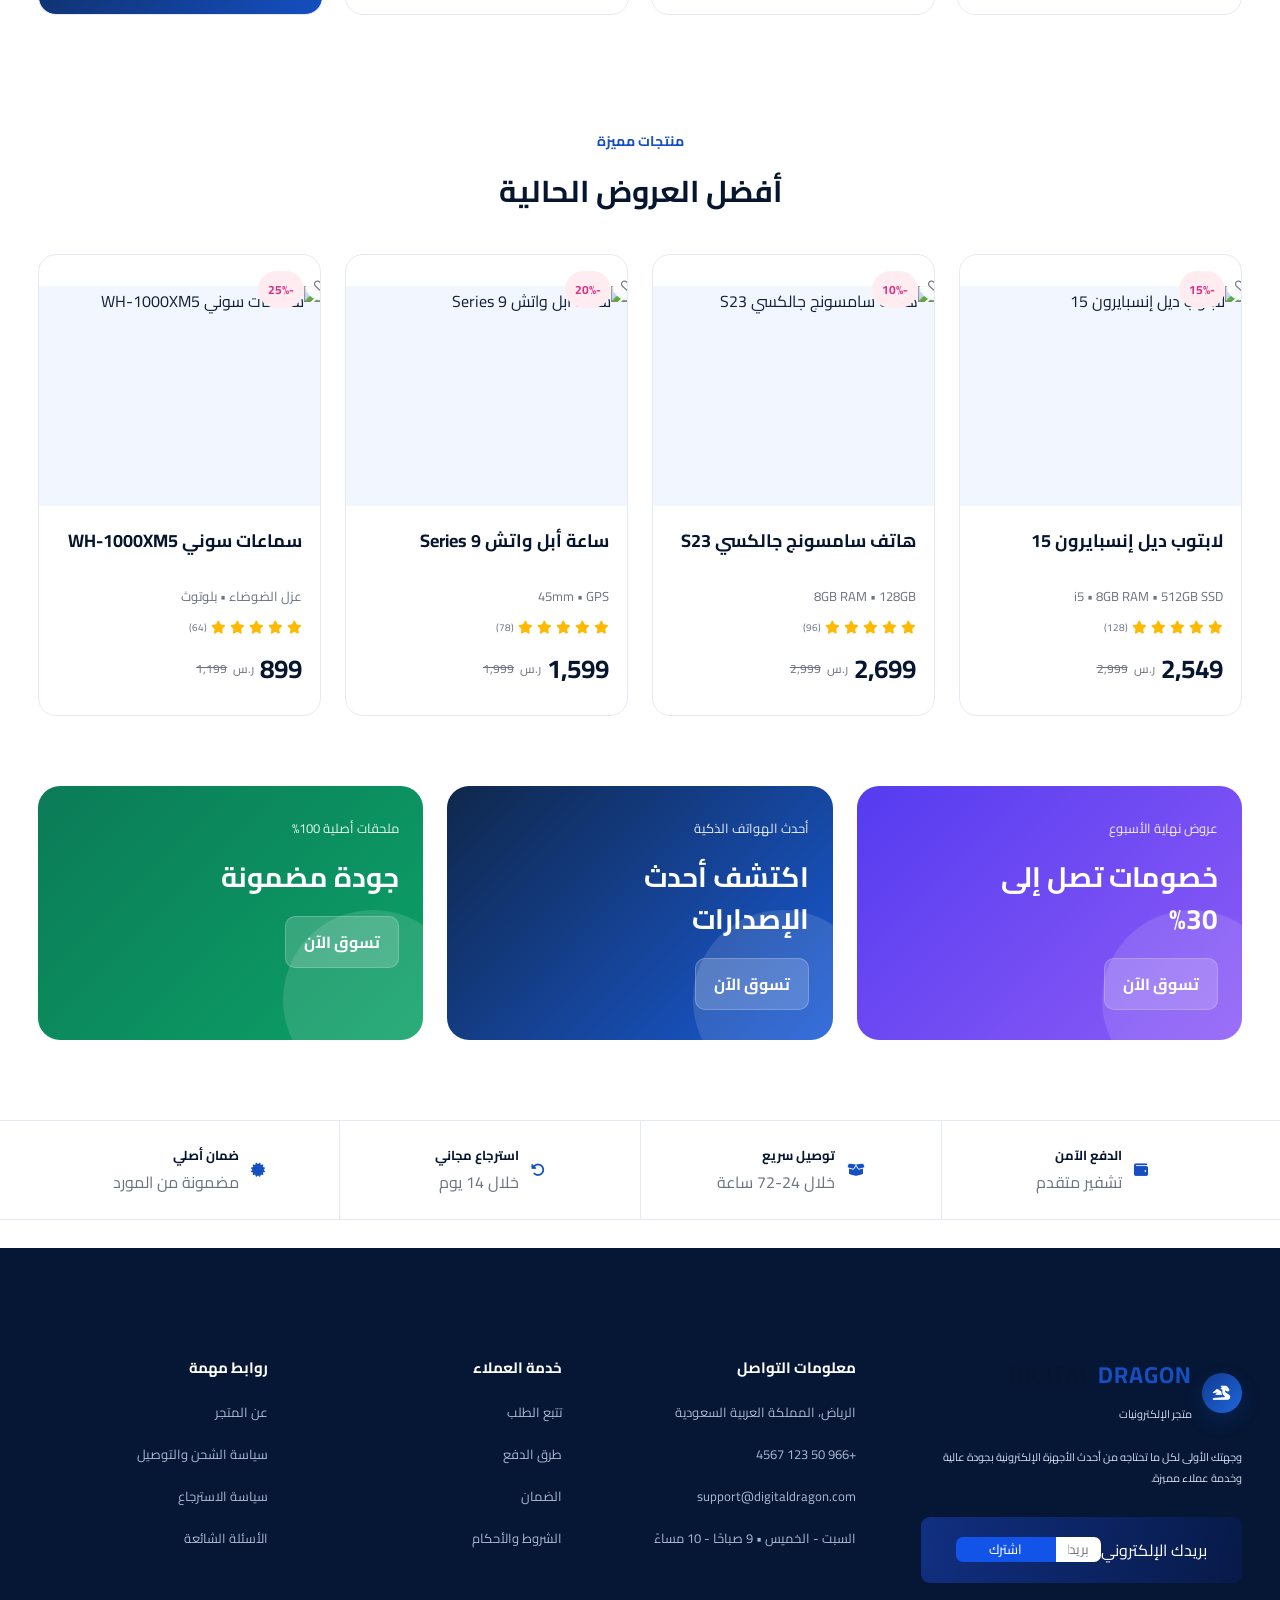
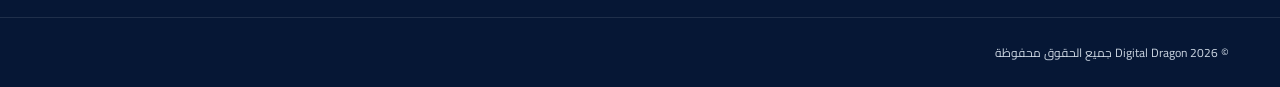
==== commit 65ebb1be: "Add files via upload" ====
--- a/index.html
+++ b/index.html
@@ -4,6 +4,10 @@
 <head>
     <meta charset="UTF-8">
     <meta name="viewport" content="width=device-width, initial-scale=1.0">
+    <meta name="description" content="Digital Dragon - متجر الإلكترونيات. اكتشف أحدث الأجهزة والهواتف والساعات الذكية والإكسسوارات من أشهر العلامات التجارية بأسعار تنافسية.">
+    <meta name="keywords" content="إلكترونيات, هواتف, لابتوب, ساعات ذكية, سماعات, متجر, أونلاين">
+    <meta name="author" content="Digital Dragon">
+    <meta name="theme-color" content="#6366f1">
 
     <title>Digital Dragon | متجر الإلكترونيات</title>
 
@@ -12,7 +16,13 @@
     <link
         href="https://fonts.googleapis.com/css2?family=Cairo:wght@400;500;600;700;800&display=swap"
         rel="stylesheet">
-    <link href="https://cdnjs.cloudflare.com/ajax/libs/font-awesome/6.5.1/css/all.min.css" rel="stylesheet">
+    <link href="https://cdnjs.cloudflare.com/ajax/libs/font-awesome/6.6.0/css/all.min.css" rel="stylesheet" integrity="sha512-KcZ23Vn6JFzLnuQFB2q8cKQ3rZf+6q6W5y1v2c3jRkGJLfu4UBHxq4mL6HjMNdGxUe5jX4h6m8g3e6q3u6y6qg==" crossorigin="anonymous">
+
+    <link rel="icon" type="image/jpeg" href="images/صورة.jpg">
+    <link rel="icon" type="image/png" sizes="32x32" href="images/صورة.jpg">
+    <link rel="icon" type="image/png" sizes="16x16" href="images/صورة.jpg">
+    <link rel="apple-touch-icon" sizes="180x180" href="images/صورة.jpg">
+    <link rel="icon" type="image/png" sizes="192x192" href="images/صورة.jpg">
 
     <link rel="stylesheet" href="style.css">
 </head>
@@ -23,24 +33,24 @@
         <div class="loader-brand">DIGITAL <span>DRAGON</span></div>
     </div>
 
-    <div class="top-bar">
+    <div class="top-bar" role="banner">
         <div class="container top-bar-content">
             <div class="top-right">
-                <span><i class="fa-solid fa-headset"></i> دعم العملاء</span>
-                <span><i class="fa-solid fa-shield-halved"></i> ضمان استرجاع خلال 14 يوم</span>
+                <span><i class="fa-solid fa-headset" aria-hidden="true"></i> دعم العملاء</span>
+                <span><i class="fa-solid fa-shield-halved" aria-hidden="true"></i> ضمان استرجاع خلال 14 يوم</span>
             </div>
             <div class="top-left">
-                <span><i class="fa-solid fa-truck"></i> توصيل سريع لجميع الطلبات</span>
-                <span><i class="fa-solid fa-tag"></i> العروض والتخفيضات</span>
+                <span><i class="fa-solid fa-truck" aria-hidden="true"></i> توصيل سريع لجميع الطلبات</span>
+                <span><i class="fa-solid fa-tag" aria-hidden="true"></i> العروض والتخفيضات</span>
             </div>
         </div>
     </div>
 
-    <header class="main-header">
+    <header class="main-header" role="banner">
         <div class="container header-content">
-            <a href="index.html" class="logo">
+            <a href="index.html" class="logo" aria-label="Digital Dragon الرئيسية">
                 <div class="dragon-icon">
-                    <i class="fa-solid fa-dragon"></i>
+                    <i class="fa-solid fa-dragon" aria-hidden="true"></i>
                 </div>
                 <div class="logo-text">
                     <h2>DIGITAL <span>DRAGON</span></h2>
@@ -48,61 +58,61 @@
                 </div>
             </a>
 
-            <nav class="nav-menu">
-                <ul>
-                    <li><a href="index.html" class="active">الرئيسية</a></li>
-                    <li><a href="products.html">المنتجات</a></li>
-                    <li><a href="Categories.html">التصنيفات</a></li>
-                    <li><a href="offers.html">العروض</a></li>
-                    <li><a href="about.html">عن المتجر</a></li>
-                    <li><a href="contact us.html">تواصل معنا</a></li>
+            <nav class="nav-menu" role="navigation" aria-label="القائمة الرئيسية">
+                <ul role="menubar">
+                    <li role="none"><a href="index.html" class="active" role="menuitem">الرئيسية</a></li>
+                    <li role="none"><a href="products.html" role="menuitem">المنتجات</a></li>
+                    <li role="none"><a href="Categories.html" role="menuitem">التصنيفات</a></li>
+                    <li role="none"><a href="offers.html" role="menuitem">العروض</a></li>
+                    <li role="none"><a href="about.html" role="menuitem">عن المتجر</a></li>
+                    <li role="none"><a href="contact us.html" role="menuitem">تواصل معنا</a></li>
                 </ul>
             </nav>
 
-            <div class="search-box">
-                <input type="text" placeholder="ابحث عن منتج...">
-                <button><i class="fa-solid fa-magnifying-glass"></i></button>
-            </div>
-
-            <div class="header-icons">
+            <div class="search-box" role="search">
+                <input type="text" placeholder="ابحث عن منتج..." aria-label="بحث عن منتج">
+                <button type="button" aria-label="بحث"><i class="fa-solid fa-magnifying-glass" aria-hidden="true"></i></button>
+            </div>
+
+            <div class="header-icons" role="group" aria-label="أدوات المستخدم">
                 <details class="account-menu">
-                    <summary class="header-icon">
-                        <i class="fa-regular fa-user"></i>
+                    <summary class="header-icon" aria-label="قائمة الحساب">
+                        <i class="fa-regular fa-user" aria-hidden="true"></i>
                         حسابي
                     </summary>
                     <div class="account-dropdown">
                         <a href="signin.html">تسجيل الدخول</a>
-                        <a href="logout.html"><i class="fa-solid fa-right-from-bracket"></i> تسجيل الخروج</a>
+                        <a href="logout.html"><i class="fa-solid fa-right-from-bracket" aria-hidden="true"></i> تسجيل الخروج</a>
                     </div>
                 </details>
-                <a href="favorites.html" class="header-icon">
-                    <span class="badge">3</span>
-                    <i class="fa-regular fa-heart"></i>
+                <a href="favorites.html" class="header-icon" aria-label="المفضلة (3 منتجات)">
+                    <span class="badge" aria-hidden="true">3</span>
+                    <i class="fa-regular fa-heart" aria-hidden="true"></i>
                     المفضلة
                 </a>
-                <a href="sales.html" class="header-icon">
-                    <span class="badge">2</span>
-                    <i class="fa-solid fa-cart-shopping"></i>
+                <a href="sales.html" class="header-icon" aria-label="السلة (2 منتجات)">
+                    <span class="badge" aria-hidden="true">2</span>
+                    <i class="fa-solid fa-cart-shopping" aria-hidden="true"></i>
                     السلة
                 </a>
             </div>
         </div>
     </header>
 
-    <section class="breadcrumb">
+    <section class="breadcrumb" aria-label="مسار التنقل">
         <div class="container breadcrumb-content">
             <a href="index.html">الرئيسية</a>
-            <i class="fa-solid fa-angle-left"></i>
-            <span>الرئيسية</span>
+            <i class="fa-solid fa-angle-left" aria-hidden="true"></i>
+            <span aria-current="page">الرئيسية</span>
         </div>
     </section>
 
     <main>
-        <section class="hero-home">
+        <section class="hero-home" aria-labelledby="hero-heading">
             <div class="container hero-home-inner">
                 <div class="hero-content">
                     <span class="hero-badge">أفضل العروض في DIGITAL DRAGON</span>
-                    <h1>كل ما تحتاجه من <span>الإلكترونيات</span> في مكان واحد</h1>
+                    <h1 id="hero-heading">كل ما تحتاجه من <span>الإلكترونيات</span> في مكان واحد</h1>
                     <p>
                         اكتشف أحدث الأجهزة والهواتف والساعات الذكية والإكسسوارات من أشهر
                         العلامات التجارية بأسعار تنافسية وجودة مضمونة.
@@ -113,7 +123,7 @@
                         <a class="btn btn-secondary" href="#offers">استكشف العروض</a>
                     </div>
 
-                    <div class="hero-meta">
+                    <div class="hero-meta" role="group" aria-label="إحصائيات المتجر">
                         <div>
                             <strong>10k+</strong>
                             <span>عميل راضٍ</span>
@@ -129,7 +139,7 @@
                     </div>
                 </div>
 
-                <div class="hero-visual">
+                <div class="hero-visual" aria-hidden="true">
                     <div class="main-device-card">
                         <div class="device-glow"></div>
                         <div class="device-box device-laptop">
@@ -148,31 +158,31 @@
             </div>
         </section>
 
-        <section class="trust-strip">
+        <section class="trust-strip" aria-label="مميزات المتجر">
             <div class="container trust-grid">
                 <div class="trust-item">
-                    <i class="fa-solid fa-truck-fast"></i>
+                    <i class="fa-solid fa-truck-fast" aria-hidden="true"></i>
                     <div>
                         <strong>شحن سريع</strong>
                         <span>توصيل خلال 1-3 أيام</span>
                     </div>
                 </div>
                 <div class="trust-item">
-                    <i class="fa-solid fa-shield-heart"></i>
+                    <i class="fa-solid fa-shield-heart" aria-hidden="true"></i>
                     <div>
                         <strong>ضمان استرجاع</strong>
                         <span>خلال 14 يومًا</span>
                     </div>
                 </div>
                 <div class="trust-item">
-                    <i class="fa-solid fa-headset"></i>
+                    <i class="fa-solid fa-headset" aria-hidden="true"></i>
                     <div>
                         <strong>دعم 24/7</strong>
                         <span>خدمة عملاء مميزة</span>
                     </div>
                 </div>
                 <div class="trust-item">
-                    <i class="fa-solid fa-credit-card"></i>
+                    <i class="fa-solid fa-credit-card" aria-hidden="true"></i>
                     <div>
                         <strong>دفع آمن</strong>
                         <span>معاملات محمية</span>
@@ -181,51 +191,51 @@
             </div>
         </section>
 
-        <section class="categories-section" id="categories">
+        <section class="categories-section" id="categories" aria-labelledby="categories-heading">
             <div class="container">
                 <div class="section-heading">
                     <span>التصنيفات</span>
-                    <h2>تسوق حسب الفئة</h2>
-                </div>
-
-                <div class="category-grid">
-                    <article class="category-card">
-                        <div class="category-icon"><i class="fa-solid fa-laptop"></i></div>
+                    <h2 id="categories-heading">تسوق حسب الفئة</h2>
+                </div>
+
+                <div class="category-grid" role="list">
+                    <article class="category-card" role="listitem">
+                        <div class="category-icon"><i class="fa-solid fa-laptop" aria-hidden="true"></i></div>
                         <h3>أجهزة الكمبيوتر</h3>
                         <p>120 منتج</p>
                     </article>
-                    <article class="category-card">
-                        <div class="category-icon"><i class="fa-solid fa-mobile-screen-button"></i></div>
+                    <article class="category-card" role="listitem">
+                        <div class="category-icon"><i class="fa-solid fa-mobile-screen-button" aria-hidden="true"></i></div>
                         <h3>الهواتف الذكية</h3>
                         <p>250 منتج</p>
                     </article>
-                    <article class="category-card">
-                        <div class="category-icon"><i class="fa-solid fa-clock"></i></div>
+                    <article class="category-card" role="listitem">
+                        <div class="category-icon"><i class="fa-solid fa-clock" aria-hidden="true"></i></div>
                         <h3>الساعات الذكية</h3>
                         <p>90 منتج</p>
                     </article>
-                    <article class="category-card">
-                        <div class="category-icon"><i class="fa-solid fa-headphones"></i></div>
+                    <article class="category-card" role="listitem">
+                        <div class="category-icon"><i class="fa-solid fa-headphones" aria-hidden="true"></i></div>
                         <h3>سماعات الرأس</h3>
                         <p>180 منتج</p>
                     </article>
-                    <article class="category-card">
-                        <div class="category-icon"><i class="fa-solid fa-camera"></i></div>
+                    <article class="category-card" role="listitem">
+                        <div class="category-icon"><i class="fa-solid fa-camera" aria-hidden="true"></i></div>
                         <h3>الكاميرات</h3>
                         <p>70 منتج</p>
                     </article>
-                    <article class="category-card">
-                        <div class="category-icon"><i class="fa-solid fa-gamepad"></i></div>
+                    <article class="category-card" role="listitem">
+                        <div class="category-icon"><i class="fa-solid fa-gamepad" aria-hidden="true"></i></div>
                         <h3>الألعاب</h3>
                         <p>110 منتج</p>
                     </article>
-                    <article class="category-card">
-                        <div class="category-icon"><i class="fa-solid fa-plug-circle-bolt"></i></div>
+                    <article class="category-card" role="listitem">
+                        <div class="category-icon"><i class="fa-solid fa-plug-circle-bolt" aria-hidden="true"></i></div>
                         <h3>الملحقات</h3>
                         <p>200 منتج</p>
                     </article>
-                    <article class="category-card accent-card">
-                        <div class="category-icon"><i class="fa-solid fa-arrow-left"></i></div>
+                    <article class="category-card accent-card" role="listitem">
+                        <div class="category-icon"><i class="fa-solid fa-arrow-left" aria-hidden="true"></i></div>
                         <h3>المزيد</h3>
                         <p>اكتشف المزيد</p>
                     </article>
@@ -233,24 +243,24 @@
             </div>
         </section>
 
-        <section class="products-section" id="featured">
+        <section class="products-section" id="featured" aria-labelledby="products-heading">
             <div class="container">
                 <div class="section-heading">
                     <span>منتجات مميزة</span>
-                    <h2>أفضل العروض الحالية</h2>
-                </div>
-
-                <div class="product-grid">
-                    <article class="product-card">
-                        <span class="product-label">-15%</span>
-                        <button class="wish-btn"><i class="fa-regular fa-heart"></i></button>
+                    <h2 id="products-heading">أفضل العروض الحالية</h2>
+                </div>
+
+                <div class="product-grid" role="list">
+                    <article class="product-card" role="listitem">
+                        <span class="product-label" aria-label="خصم 15%">-15%</span>
+                        <button class="wish-btn" aria-label="أضف إلى المفضلة"><i class="fa-regular fa-heart" aria-hidden="true"></i></button>
                         <div class="product-media">
-                            <img src="https://images.unsplash.com/photo-1496181133206-80ce9b88a853?auto=format&fit=crop&w=800&q=80" alt="لابتوب">
+                            <img src="https://images.unsplash.com/photo-1496181133206-80ce9b88a853?auto=format&fit=crop&w=800&q=80" alt="لابتوب ديل إنسبايرون 15" loading="lazy">
                         </div>
                         <div class="product-content">
                             <h3>لابتوب ديل إنسبايرون 15</h3>
                             <p>i5 • 8GB RAM • 512GB SSD</p>
-                            <div class="rating"><i class="fa-solid fa-star"></i><i class="fa-solid fa-star"></i><i class="fa-solid fa-star"></i><i class="fa-solid fa-star"></i><i class="fa-solid fa-star"></i> <span>(128)</span></div>
+                            <div class="rating" aria-label="تقييم 5 من 5 نجوم (128 تقييم)"><i class="fa-solid fa-star" aria-hidden="true"></i><i class="fa-solid fa-star" aria-hidden="true"></i><i class="fa-solid fa-star" aria-hidden="true"></i><i class="fa-solid fa-star" aria-hidden="true"></i><i class="fa-solid fa-star" aria-hidden="true"></i> <span>(128)</span></div>
                             <div class="price-row">
                                 <strong>2,549</strong>
                                 <span>ر.س</span>
@@ -259,16 +269,16 @@
                         </div>
                     </article>
 
-                    <article class="product-card">
-                        <span class="product-label">-10%</span>
-                        <button class="wish-btn"><i class="fa-regular fa-heart"></i></button>
+                    <article class="product-card" role="listitem">
+                        <span class="product-label" aria-label="خصم 10%">-10%</span>
+                        <button class="wish-btn" aria-label="أضف إلى المفضلة"><i class="fa-regular fa-heart" aria-hidden="true"></i></button>
                         <div class="product-media">
-                            <img src="https://images.unsplash.com/photo-1598327105666-5b89351aff97?auto=format&fit=crop&w=800&q=80" alt="هاتف">
+                            <img src="https://images.unsplash.com/photo-1598327105666-5b89351aff97?auto=format&fit=crop&w=800&q=80" alt="هاتف سامسونج جالكسي S23" loading="lazy">
                         </div>
                         <div class="product-content">
                             <h3>هاتف سامسونج جالكسي S23</h3>
                             <p>8GB RAM • 128GB</p>
-                            <div class="rating"><i class="fa-solid fa-star"></i><i class="fa-solid fa-star"></i><i class="fa-solid fa-star"></i><i class="fa-solid fa-star"></i><i class="fa-solid fa-star"></i> <span>(96)</span></div>
+                            <div class="rating" aria-label="تقييم 5 من 5 نجوم (96 تقييم)"><i class="fa-solid fa-star" aria-hidden="true"></i><i class="fa-solid fa-star" aria-hidden="true"></i><i class="fa-solid fa-star" aria-hidden="true"></i><i class="fa-solid fa-star" aria-hidden="true"></i><i class="fa-solid fa-star" aria-hidden="true"></i> <span>(96)</span></div>
                             <div class="price-row">
                                 <strong>2,699</strong>
                                 <span>ر.س</span>
@@ -277,16 +287,16 @@
                         </div>
                     </article>
 
-                    <article class="product-card">
-                        <span class="product-label">-20%</span>
-                        <button class="wish-btn"><i class="fa-regular fa-heart"></i></button>
+                    <article class="product-card" role="listitem">
+                        <span class="product-label" aria-label="خصم 20%">-20%</span>
+                        <button class="wish-btn" aria-label="أضف إلى المفضلة"><i class="fa-regular fa-heart" aria-hidden="true"></i></button>
                         <div class="product-media">
-                            <img src="https://images.unsplash.com/photo-1523275335684-37898b6baf30?auto=format&fit=crop&w=800&q=80" alt="ساعة">
+                            <img src="https://images.unsplash.com/photo-1523275335684-37898b6baf30?auto=format&fit=crop&w=800&q=80" alt="ساعة أبل واتش Series 9" loading="lazy">
                         </div>
                         <div class="product-content">
                             <h3>ساعة أبل واتش Series 9</h3>
                             <p>45mm • GPS</p>
-                            <div class="rating"><i class="fa-solid fa-star"></i><i class="fa-solid fa-star"></i><i class="fa-solid fa-star"></i><i class="fa-solid fa-star"></i><i class="fa-solid fa-star"></i> <span>(78)</span></div>
+                            <div class="rating" aria-label="تقييم 5 من 5 نجوم (78 تقييم)"><i class="fa-solid fa-star" aria-hidden="true"></i><i class="fa-solid fa-star" aria-hidden="true"></i><i class="fa-solid fa-star" aria-hidden="true"></i><i class="fa-solid fa-star" aria-hidden="true"></i><i class="fa-solid fa-star" aria-hidden="true"></i> <span>(78)</span></div>
                             <div class="price-row">
                                 <strong>1,599</strong>
                                 <span>ر.س</span>
@@ -295,16 +305,16 @@
                         </div>
                     </article>
 
-                    <article class="product-card">
-                        <span class="product-label">-25%</span>
-                        <button class="wish-btn"><i class="fa-regular fa-heart"></i></button>
+                    <article class="product-card" role="listitem">
+                        <span class="product-label" aria-label="خصم 25%">-25%</span>
+                        <button class="wish-btn" aria-label="أضف إلى المفضلة"><i class="fa-regular fa-heart" aria-hidden="true"></i></button>
                         <div class="product-media">
-                            <img src="https://images.unsplash.com/photo-1505740420928-5e560c06d30e?auto=format&fit=crop&w=800&q=80" alt="سماعات">
+                            <img src="https://images.unsplash.com/photo-1505740420928-5e560c06d30e?auto=format&fit=crop&w=800&q=80" alt="سماعات سوني WH-1000XM5" loading="lazy">
                         </div>
                         <div class="product-content">
                             <h3>سماعات سوني WH-1000XM5</h3>
                             <p>عزل الضوضاء • بلوتوث</p>
-                            <div class="rating"><i class="fa-solid fa-star"></i><i class="fa-solid fa-star"></i><i class="fa-solid fa-star"></i><i class="fa-solid fa-star"></i><i class="fa-solid fa-star"></i> <span>(64)</span></div>
+                            <div class="rating" aria-label="تقييم 5 من 5 نجوم (64 تقييم)"><i class="fa-solid fa-star" aria-hidden="true"></i><i class="fa-solid fa-star" aria-hidden="true"></i><i class="fa-solid fa-star" aria-hidden="true"></i><i class="fa-solid fa-star" aria-hidden="true"></i><i class="fa-solid fa-star" aria-hidden="true"></i> <span>(64)</span></div>
                             <div class="price-row">
                                 <strong>899</strong>
                                 <span>ر.س</span>
@@ -316,11 +326,11 @@
             </div>
         </section>
 
-        <section class="promo-section" id="offers">
+        <section class="promo-section" id="offers" aria-labelledby="promo-heading">
             <div class="container promo-grid">
                 <article class="promo-card promo-purple">
                     <span>عروض نهاية الأسبوع</span>
-                    <h3>خصومات تصل إلى 30%</h3>
+                    <h3 id="promo-heading">خصومات تصل إلى 30%</h3>
                     <a href="sales.html">تسوق الآن</a>
                 </article>
                 <article class="promo-card promo-blue">
@@ -336,31 +346,31 @@
             </div>
         </section>
 
-        <div class="service-bar">
+        <div class="service-bar" role="region" aria-label="خدمات المتجر">
             <div class="container service-items">
                 <div class="service-item">
-                    <i class="fa-solid fa-wallet"></i>
+                    <i class="fa-solid fa-wallet" aria-hidden="true"></i>
                     <div>
                         <h4>الدفع الآمن</h4>
                         <p>تشفير متقدم</p>
                     </div>
                 </div>
                 <div class="service-item">
-                    <i class="fa-solid fa-box-open"></i>
+                    <i class="fa-solid fa-box-open" aria-hidden="true"></i>
                     <div>
                         <h4>توصيل سريع</h4>
                         <p>خلال 24-72 ساعة</p>
                     </div>
                 </div>
                 <div class="service-item">
-                    <i class="fa-solid fa-rotate-left"></i>
+                    <i class="fa-solid fa-rotate-left" aria-hidden="true"></i>
                     <div>
                         <h4>استرجاع مجاني</h4>
                         <p>خلال 14 يوم</p>
                     </div>
                 </div>
                 <div class="service-item">
-                    <i class="fa-solid fa-certificate"></i>
+                    <i class="fa-solid fa-certificate" aria-hidden="true"></i>
                     <div>
                         <h4>ضمان أصلي</h4>
                         <p>مضمونة من المورد</p>
@@ -370,12 +380,12 @@
         </div>
     </main>
 
-    <footer id="contact">
+    <footer id="contact" role="contentinfo">
         <div class="container footer-grid">
             <div class="footer-column">
                 <div class="footer-logo">
                     <div class="dragon-icon">
-                        <i class="fa-solid fa-dragon"></i>
+                        <i class="fa-solid fa-dragon" aria-hidden="true"></i>
                     </div>
                     <div class="logo-text">
                         <h2>DIGITAL <span>DRAGON</span></h2>
@@ -387,7 +397,8 @@
                     وخدمة عملاء مميزة.
                 </p>
                 <div class="newsletter">
-                    <input type="email" placeholder="بريدك الإلكتروني">
+                    <label for="newsletter-email" class="visually-hidden">بريدك الإلكتروني</label>
+                    <input type="email" id="newsletter-email" placeholder="بريدك الإلكتروني" aria-label="بريدك الإلكتروني">
                     <button type="button">اشترك</button>
                 </div>
             </div>
@@ -396,8 +407,8 @@
                 <h3>معلومات التواصل</h3>
                 <ul>
                     <li><a href="#">الرياض، المملكة العربية السعودية</a></li>
-                    <li><a href="#">+966 50 123 4567</a></li>
-                    <li><a href="#">support@digitaldragon.com</a></li>
+                    <li><a href="tel:+966501234567">+966 50 123 4567</a></li>
+                    <li><a href="mailto:support@digitaldragon.com">support@digitaldragon.com</a></li>
                     <li><a href="#">السبت - الخميس • 9 صباحًا - 10 مساءً</a></li>
                 </ul>
             </div>
--- a/style.css
+++ b/style.css
@@ -15,6 +15,16 @@
     --blue: #1254e8;
     --green: #22a563;
     --dark-blue: #07162f;
+    
+    /* Icon Size System */
+    --icon-xs: 10px;
+    --icon-sm: 12px;
+    --icon-md: 14px;
+    --icon-lg: 16px;
+    --icon-xl: 18px;
+    --icon-2xl: 20px;
+    --icon-3xl: 24px;
+    --icon-4xl: 32px;
 }
 
 
@@ -59,14 +69,24 @@
 }
 
 .loader-ring {
-    width: 72px;
-    height: 72px;
-    border: 4px solid rgba(255, 255, 255, 0.15);
-    border-top-color: #8ab8ff;
-    border-right-color: #5ad7b1;
-    border-radius: 50%;
-    animation: spinLoader 1s linear infinite;
-    box-shadow: 0 0 24px rgba(138, 184, 255, 0.4);
+    position: relative;
+    width: 250px;
+    height: 5px;
+    background-color: #e0e0e0;
+    border-radius: 4px;
+    overflow: hidden;
+}
+
+.loader-ring::before {
+    content: "";
+    position: absolute;
+    top: 0;
+    left: 0;
+    height: 100%;
+    width: 0%;
+    background-color: #007bff;
+    border-radius: 4px;
+    animation: fill-line 2s cubic-bezier(0.4, 0, 0.2, 1) infinite;
 }
 
 .loader-brand {
@@ -80,9 +100,18 @@
     color: #8ab8ff;
 }
 
-@keyframes spinLoader {
-    to {
-        transform: rotate(360deg);
+@keyframes fill-line {
+    0% {
+        width: 0%;
+        left: 0;
+    }
+    50% {
+        width: 100%;
+        left: 0;
+    }
+    100% {
+        width: 100%;
+        left: 100%;
     }
 }
 
@@ -99,8 +128,8 @@
     position: fixed;
     left: 22px;
     bottom: 22px;
-    width: 60px;
-    height: 60px;
+    width: 50px;
+    height: 50px;
     display: flex;
     align-items: center;
     justify-content: center;
@@ -108,7 +137,7 @@
     color: var(--white);
     border-radius: 50%;
     box-shadow: 0 16px 32px rgba(18, 140, 126, 0.35);
-    font-size: 28px;
+    font-size: var(--icon-xl);
     z-index: 1200;
     transition: transform 0.25s ease, box-shadow 0.25s ease;
 }
@@ -478,6 +507,28 @@
   cursor: pointer;
   font: inherit;
   font-weight: 700;
+  position: relative;
+  overflow: hidden;
+  transition: 0.3s;
+}
+
+.auth-switch button::after {
+  content: '';
+  position: absolute;
+  bottom: 0;
+  left: 0;
+  width: 0;
+  height: 2px;
+  background: linear-gradient(90deg, #72e2b2, #a3e4d7);
+  transition: width 0.3s ease;
+}
+
+.auth-switch button:hover::after {
+  width: 100%;
+}
+
+.auth-switch button:hover {
+  color: #5bcfa0;
 }
 
 .auth-error {
@@ -561,6 +612,7 @@
 .top-bar i {
     margin-left: 6px;
     color: #dbe6ff;
+    font-size: var(--icon-xs);
 }
 
 
@@ -594,15 +646,15 @@
 }
 
 .dragon-icon {
-    width: 70px;
-    height: 70px;
+    width: 50px;
+    height: 50px;
     background: linear-gradient(135deg, #123a91, #1d67db);
     border-radius: 50%;
     display: flex;
     align-items: center;
     justify-content: center;
     color: white;
-    font-size: 32px;
+    font-size: var(--icon-xl);
     box-shadow: 0 8px 20px rgba(21, 79, 193, 0.2);
 }
 
@@ -644,6 +696,24 @@
     font-weight: 600;
     color: var(--text);
     transition: 0.3s;
+    position: relative;
+    overflow: hidden;
+}
+
+.nav-menu a::after {
+    content: '';
+    position: absolute;
+    bottom: 0;
+    left: 0;
+    width: 0;
+    height: 2px;
+    background: linear-gradient(90deg, var(--primary), #4d8cff);
+    transition: width 0.3s ease;
+}
+
+.nav-menu a:hover::after,
+.nav-menu .active::after {
+    width: 100%;
 }
 
 .nav-menu a:hover,
@@ -683,7 +753,29 @@
     background: var(--primary);
     color: white;
     cursor: pointer;
-    font-size: 17px;
+    font-size: var(--icon-md);
+    position: relative;
+    overflow: hidden;
+    transition: 0.3s;
+}
+
+.search-box button::after {
+    content: '';
+    position: absolute;
+    bottom: 0;
+    left: 0;
+    width: 0;
+    height: 3px;
+    background: linear-gradient(90deg, rgba(255, 255, 255, 0.8), rgba(255, 255, 255, 0.4));
+    transition: width 0.3s ease;
+}
+
+.search-box button:hover::after {
+    width: 100%;
+}
+
+.search-box button:hover {
+    transform: scale(1.05);
 }
 
 
@@ -694,20 +786,36 @@
 .header-icons {
     display: flex;
     align-items: center;
-    gap: 22px;
+    gap: 28px;
 }
 
 .header-icon {
     text-align: center;
     position: relative;
     color: var(--text);
-    font-size: 12px;
+    font-size: 11px;
+    overflow: hidden;
+}
+
+.header-icon::after {
+    content: '';
+    position: absolute;
+    bottom: 0;
+    left: 0;
+    width: 0;
+    height: 2px;
+    background: linear-gradient(90deg, var(--primary), #4d8cff);
+    transition: width 0.3s ease;
+}
+
+.header-icon:hover::after {
+    width: 100%;
 }
 
 .header-icon i {
     display: block;
-    font-size: 23px;
-    margin-bottom: 4px;
+    font-size: 18px;
+    margin-bottom: 2px;
 }
 
 .account-menu {
@@ -756,15 +864,15 @@
 .account-dropdown a i {
   display: inline;
   margin: 0;
-  font-size: 14px;
+  font-size: var(--icon-sm);
 }
 
 .badge {
     position: absolute;
-    top: -9px;
-    left: 0;
-    width: 20px;
-    height: 20px;
+    top: -5px;
+    left: -2px;
+    width: 16px;
+    height: 16px;
     border-radius: 50%;
     background: var(--primary);
     color: white;
@@ -772,6 +880,7 @@
     align-items: center;
     justify-content: center;
     font-size: 10px;
+    font-weight: bold;
 }
 
 
@@ -796,6 +905,24 @@
 .breadcrumb a {
     color: var(--primary);
     font-weight: 600;
+    position: relative;
+    overflow: hidden;
+    transition: 0.3s;
+}
+
+.breadcrumb a::after {
+    content: '';
+    position: absolute;
+    bottom: 0;
+    left: 0;
+    width: 0;
+    height: 2px;
+    background: linear-gradient(90deg, var(--primary), #4d8cff);
+    transition: width 0.3s ease;
+}
+
+.breadcrumb a:hover::after {
+    width: 100%;
 }
 
 
@@ -883,8 +1010,8 @@
 }
 
 .dragon-big {
-    width: 170px;
-    height: 170px;
+    width: 120px;
+    height: 120px;
     border-radius: 50%;
     background: rgba(255, 255, 255, 0.12);
     border: 1px solid rgba(255, 255, 255, 0.25);
@@ -894,7 +1021,7 @@
     justify-content: center;
 
     color: white;
-    font-size: 75px;
+    font-size: var(--icon-3xl);
     z-index: 1;
 }
 
@@ -942,8 +1069,8 @@
 }
 
 .feature-item i {
-    width: 35px;
-    height: 35px;
+    width: 28px;
+    height: 28px;
     background: #edf3ff;
     color: var(--primary);
     border-radius: 8px;
@@ -951,6 +1078,7 @@
     display: flex;
     align-items: center;
     justify-content: center;
+    font-size: var(--icon-sm);
 }
 
 
@@ -982,7 +1110,7 @@
 }
 
 .stat-box i {
-    font-size: 28px;
+    font-size: var(--icon-lg);
     color: #78a4ff;
     margin-bottom: 15px;
 }
@@ -1043,8 +1171,8 @@
 }
 
 .why-icon {
-    width: 60px;
-    height: 60px;
+    width: 45px;
+    height: 45px;
     border-radius: 12px;
     background: #edf3ff;
     color: var(--primary);
@@ -1053,7 +1181,7 @@
     align-items: center;
     justify-content: center;
 
-    font-size: 25px;
+    font-size: var(--icon-md);
     margin-bottom: 20px;
 }
 
@@ -1099,7 +1227,7 @@
 }
 
 .service-item i {
-    font-size: 25px;
+    font-size: var(--icon-md);
     color: var(--primary);
 }
 
@@ -1139,9 +1267,9 @@
 }
 
 .footer-logo .dragon-icon {
-    width: 55px;
-    height: 55px;
-    font-size: 25px;
+    width: 40px;
+    height: 40px;
+    font-size: var(--icon-md);
 }
 
 .footer-text {
@@ -1194,6 +1322,28 @@
     cursor: pointer;
     font-family: inherit;
     border-radius: 7px 0 0 7px;
+    position: relative;
+    overflow: hidden;
+    transition: 0.3s;
+}
+
+.newsletter button::after {
+    content: '';
+    position: absolute;
+    bottom: 0;
+    left: 0;
+    width: 0;
+    height: 3px;
+    background: linear-gradient(90deg, rgba(255, 255, 255, 0.8), rgba(255, 255, 255, 0.4));
+    transition: width 0.3s ease;
+}
+
+.newsletter button:hover::after {
+    width: 100%;
+}
+
+.newsletter button:hover {
+    transform: translateY(-2px);
 }
 
 .footer-bottom {
@@ -1390,6 +1540,23 @@
     border-radius: 12px;
     font-weight: 700;
     transition: 0.3s;
+    position: relative;
+    overflow: hidden;
+}
+
+.btn::after {
+    content: '';
+    position: absolute;
+    bottom: 0;
+    left: 0;
+    width: 0;
+    height: 3px;
+    background: linear-gradient(90deg, var(--primary), #4d8cff);
+    transition: width 0.3s ease;
+}
+
+.btn:hover::after {
+    width: 100%;
 }
 
 .btn-primary {
@@ -1402,6 +1569,10 @@
     background: white;
     color: var(--dark);
     border: 1px solid var(--border);
+}
+
+.btn-secondary::after {
+    background: linear-gradient(90deg, var(--primary), #4d8cff);
 }
 
 .btn:hover {
@@ -1509,7 +1680,7 @@
     height: 170px;
     right: 110px;
     top: 100px;
-    font-size: 70px;
+    font-size: var(--icon-3xl);
 }
 
 .device-phone {
@@ -1517,7 +1688,7 @@
     height: 230px;
     left: 90px;
     bottom: 70px;
-    font-size: 54px;
+    font-size: calc(var(--icon-3xl) - 10px);
 }
 
 .device-watch {
@@ -1525,7 +1696,7 @@
     height: 120px;
     right: 60px;
     bottom: 70px;
-    font-size: 40px;
+    font-size: calc(var(--icon-4xl) - 35px);
 }
 
 .floating-badge {
@@ -1572,15 +1743,15 @@
 }
 
 .trust-item i {
-    width: 48px;
-    height: 48px;
+    width: 36px;
+    height: 36px;
     border-radius: 12px;
     background: #edf3ff;
     color: var(--primary);
     display: flex;
     align-items: center;
     justify-content: center;
-    font-size: 20px;
+    font-size: var(--icon-sm);
 }
 
 .trust-item strong {
@@ -1629,6 +1800,23 @@
     padding: 28px 20px;
     text-align: center;
     transition: 0.3s;
+    position: relative;
+    overflow: hidden;
+}
+
+.category-card::after {
+    content: '';
+    position: absolute;
+    bottom: 0;
+    left: 0;
+    width: 0;
+    height: 3px;
+    background: linear-gradient(90deg, var(--primary), #4d8cff);
+    transition: width 0.3s ease;
+}
+
+.category-card:hover::after {
+    width: 100%;
 }
 
 .category-card:hover {
@@ -1637,8 +1825,8 @@
 }
 
 .category-icon {
-    width: 62px;
-    height: 62px;
+    width: 45px;
+    height: 45px;
     border-radius: 14px;
     display: flex;
     align-items: center;
@@ -1646,7 +1834,7 @@
     margin: 0 auto 18px;
     background: #edf3ff;
     color: var(--primary);
-    font-size: 26px;
+    font-size: var(--icon-lg);
 }
 
 .category-card h3 {
@@ -1688,6 +1876,22 @@
     overflow: hidden;
     position: relative;
     transition: 0.3s;
+}
+
+.product-card::after {
+    content: '';
+    position: absolute;
+    bottom: 0;
+    left: 0;
+    width: 0;
+    height: 3px;
+    background: linear-gradient(90deg, var(--primary), #4d8cff);
+    transition: width 0.3s ease;
+    z-index: 10;
+}
+
+.product-card:hover::after {
+    width: 100%;
 }
 
 .product-card:hover {
@@ -1712,13 +1916,38 @@
     position: absolute;
     top: 14px;
     left: 14px;
-    width: 36px;
-    height: 36px;
+    width: 28px;
+    height: 28px;
     border: none;
     border-radius: 50%;
     background: rgba(255, 255, 255, 0.9);
     color: var(--gray);
     z-index: 2;
+    position: relative;
+    overflow: hidden;
+    transition: 0.3s;
+    font-size: var(--icon-sm);
+}
+
+.wish-btn::after {
+    content: '';
+    position: absolute;
+    bottom: 0;
+    left: 0;
+    width: 0;
+    height: 2px;
+    background: linear-gradient(90deg, var(--primary), #4d8cff);
+    transition: width 0.3s ease;
+}
+
+.wish-btn:hover::after {
+    width: 100%;
+}
+
+.wish-btn:hover {
+    background: white;
+    color: var(--primary);
+    transform: scale(1.1);
 }
 
 .product-media {
@@ -1803,6 +2032,27 @@
     min-height: 190px;
     color: white;
     overflow: hidden;
+    transition: 0.3s;
+}
+
+.promo-card::after {
+    content: '';
+    position: absolute;
+    bottom: 0;
+    left: 0;
+    width: 0;
+    height: 3px;
+    background: linear-gradient(90deg, rgba(255, 255, 255, 0.8), rgba(255, 255, 255, 0.4));
+    transition: width 0.3s ease;
+    z-index: 2;
+}
+
+.promo-card:hover::after {
+    width: 100%;
+}
+
+.promo-card:hover {
+    transform: translateY(-4px);
 }
 
 .promo-card::before {
@@ -1962,7 +2212,7 @@
 
 .offer-category-grid i {
   color: var(--primary);
-  font-size: 19px;
+  font-size: var(--icon-md);
 }
 
 .offer-products {
@@ -2104,7 +2354,7 @@
 
 .favorites-empty > i {
   color: #d63384;
-  font-size: 25px;
+  font-size: var(--icon-lg);
 }
 
 .favorites-empty strong {
@@ -2278,10 +2528,29 @@
 }
 
 
+.nav a {
+    position: relative;
+    overflow: hidden;
+    transition: 0.3s;
+}
+
+.nav a::after {
+    content: '';
+    position: absolute;
+    bottom: 0;
+    left: 0;
+    width: 0;
+    height: 2px;
+    background: linear-gradient(90deg, var(--blue), #4d8cff);
+    transition: width 0.3s ease;
+}
+
+.nav a:hover::after {
+    width: 100%;
+}
+
 .nav a:hover {
-
     color: var(--blue);
-
 }
 
 
@@ -2330,6 +2599,28 @@
 
     color: white;
 
+    position: relative;
+    overflow: hidden;
+    transition: 0.3s;
+}
+
+.search button::after {
+    content: '';
+    position: absolute;
+    bottom: 0;
+    left: 0;
+    width: 0;
+    height: 3px;
+    background: linear-gradient(90deg, rgba(255, 255, 255, 0.8), rgba(255, 255, 255, 0.4));
+    transition: width 0.3s ease;
+}
+
+.search button:hover::after {
+    width: 100%;
+}
+
+.search button:hover {
+    transform: scale(1.05);
 }
 
 
@@ -2849,6 +3140,28 @@
 
     border: 0;
 
+    position: relative;
+    overflow: hidden;
+    transition: 0.3s;
+}
+
+.coupon button::after {
+    content: '';
+    position: absolute;
+    bottom: 0;
+    left: 0;
+    width: 0;
+    height: 3px;
+    background: linear-gradient(90deg, rgba(255, 255, 255, 0.8), rgba(255, 255, 255, 0.4));
+    transition: width 0.3s ease;
+}
+
+.coupon button:hover::after {
+    width: 100%;
+}
+
+.coupon button:hover {
+    transform: translateY(-2px);
 }
 
 
@@ -3249,6 +3562,28 @@
 
     color: white;
 
+    position: relative;
+    overflow: hidden;
+    transition: 0.3s;
+}
+
+.newsletter button::after {
+    content: '';
+    position: absolute;
+    bottom: 0;
+    left: 0;
+    width: 0;
+    height: 3px;
+    background: linear-gradient(90deg, rgba(255, 255, 255, 0.8), rgba(255, 255, 255, 0.4));
+    transition: width 0.3s ease;
+}
+
+.newsletter button:hover::after {
+    width: 100%;
+}
+
+.newsletter button:hover {
+    transform: translateY(-2px);
 }
 
 
@@ -3722,20 +4057,35 @@
   height:100%;
   display:grid;
   place-items:center;
-  position:relative
-}
-.header nav a.active {
-  color:var(--blue);
-  font-weight:700
-}
-.header nav a.active:after {
+  position:relative;
+  overflow: hidden;
+  transition: 0.3s;
+}
+
+.header nav a::after {
   content:"";
   position:absolute;
   bottom:0;
   right:0;
   left:0;
   height:2px;
-  background:var(--blue)
+  background:var(--blue);
+  width: 0;
+  transition: width 0.3s ease;
+}
+
+.header nav a:hover::after,
+.header nav a.active::after {
+  width: 100%;
+}
+
+.header nav a:hover {
+  color:var(--blue);
+}
+
+.header nav a.active {
+  color:var(--blue);
+  font-weight:700
 }
 .search {
   height:42px;
@@ -3830,7 +4180,29 @@
   border-radius:6px;
   text-decoration:none;
   margin:25px 8px 0 0;
-  font-size:13px
+  font-size:13px;
+  position: relative;
+  overflow: hidden;
+  transition: 0.3s;
+}
+
+.button::after {
+  content: '';
+  position: absolute;
+  bottom: 0;
+  left: 0;
+  width: 0;
+  height: 3px;
+  background: linear-gradient(90deg, rgba(255, 255, 255, 0.8), rgba(255, 255, 255, 0.4));
+  transition: width 0.3s ease;
+}
+
+.button:hover::after {
+  width: 100%;
+}
+
+.button:hover {
+  transform: translateY(-2px);
 }
 .button.primary {
   background:#145bea;
@@ -4212,7 +4584,29 @@
   background:var(--blue);
   color:#fff;
   font-family:inherit;
-  padding:0 22px
+  padding:0 22px;
+  position: relative;
+  overflow: hidden;
+  transition: 0.3s;
+}
+
+.newsletter button::after {
+  content: '';
+  position: absolute;
+  bottom: 0;
+  left: 0;
+  width: 0;
+  height: 3px;
+  background: linear-gradient(90deg, rgba(255, 255, 255, 0.8), rgba(255, 255, 255, 0.4));
+  transition: width 0.3s ease;
+}
+
+.newsletter button:hover::after {
+  width: 100%;
+}
+
+.newsletter button:hover {
+  transform: translateY(-2px);
 }
 .paper {
   font-size:32px;
@@ -4296,15 +4690,16 @@
 }
 
 .contact-detail > i {
-  width: 44px;
-  height: 44px;
-  flex: 0 0 44px;
+  width: 32px;
+  height: 32px;
+  flex: 0 0 32px;
   display: flex;
   align-items: center;
   justify-content: center;
   color: var(--primary);
   background: #edf3ff;
   border-radius: 10px;
+  font-size: var(--icon-sm);
 }
 
 .contact-detail span { display: grid; gap: 3px; }
@@ -4373,7 +4768,7 @@
 .contact-support { padding: 0 0 75px; }
 .support-grid { display: grid; grid-template-columns: repeat(3, 1fr); gap: 18px; }
 .support-card { display: flex; align-items: center; gap: 14px; padding: 22px; background: #fff; border: 1px solid var(--border); border-radius: 12px; }
-.support-card > i { color: var(--primary); font-size: 24px; }
+.support-card > i { color: var(--primary); font-size: var(--icon-md); }
 .support-card h3 { color: var(--dark); font-size: 15px; margin-bottom: 5px; }
 .support-card p { color: var(--gray); font-size: 11px; line-height: 1.7; }
 
@@ -4446,7 +4841,7 @@
   box-shadow: 0 18px 35px rgba(7, 22, 47, .16);
 }
 
-.category-page-card > i { font-size: 42px; margin-bottom: auto; }
+.category-page-card > i { font-size: var(--icon-xl); margin-bottom: auto; }
 .category-page-card span { font-size: 18px; font-weight: 700; }
 .category-page-card small { margin-top: 4px; opacity: .8; font-size: 12px; }
 .category-page-card b { margin-top: 17px; font-size: 12px; font-weight: 600; }
@@ -4851,7 +5246,7 @@
     .dragon-icon {
       width: 52px;
       height: 52px;
-      font-size: 24px;
+      font-size: var(--icon-lg);
     }
 
     .logo-text h2 {
@@ -4878,7 +5273,7 @@
     }
 
     .header-icon i {
-      font-size: 20px;
+      font-size: 16px;
       margin: 0;
     }
 
@@ -4975,7 +5370,7 @@
       right: 12%;
       width: 62%;
       height: 110px;
-      font-size: 44px;
+      font-size: calc(var(--icon-4xl) - 31px);
     }
 
     .device-phone {
@@ -4983,7 +5378,7 @@
       bottom: 35px;
       width: 82px;
       height: 145px;
-      font-size: 36px;
+      font-size: calc(var(--icon-4xl) - 39px);
     }
 
     .device-watch {
@@ -4991,7 +5386,7 @@
       bottom: 35px;
       width: 82px;
       height: 82px;
-      font-size: 28px;
+      font-size: var(--icon-xl);
     }
 
     .floating-badge {
